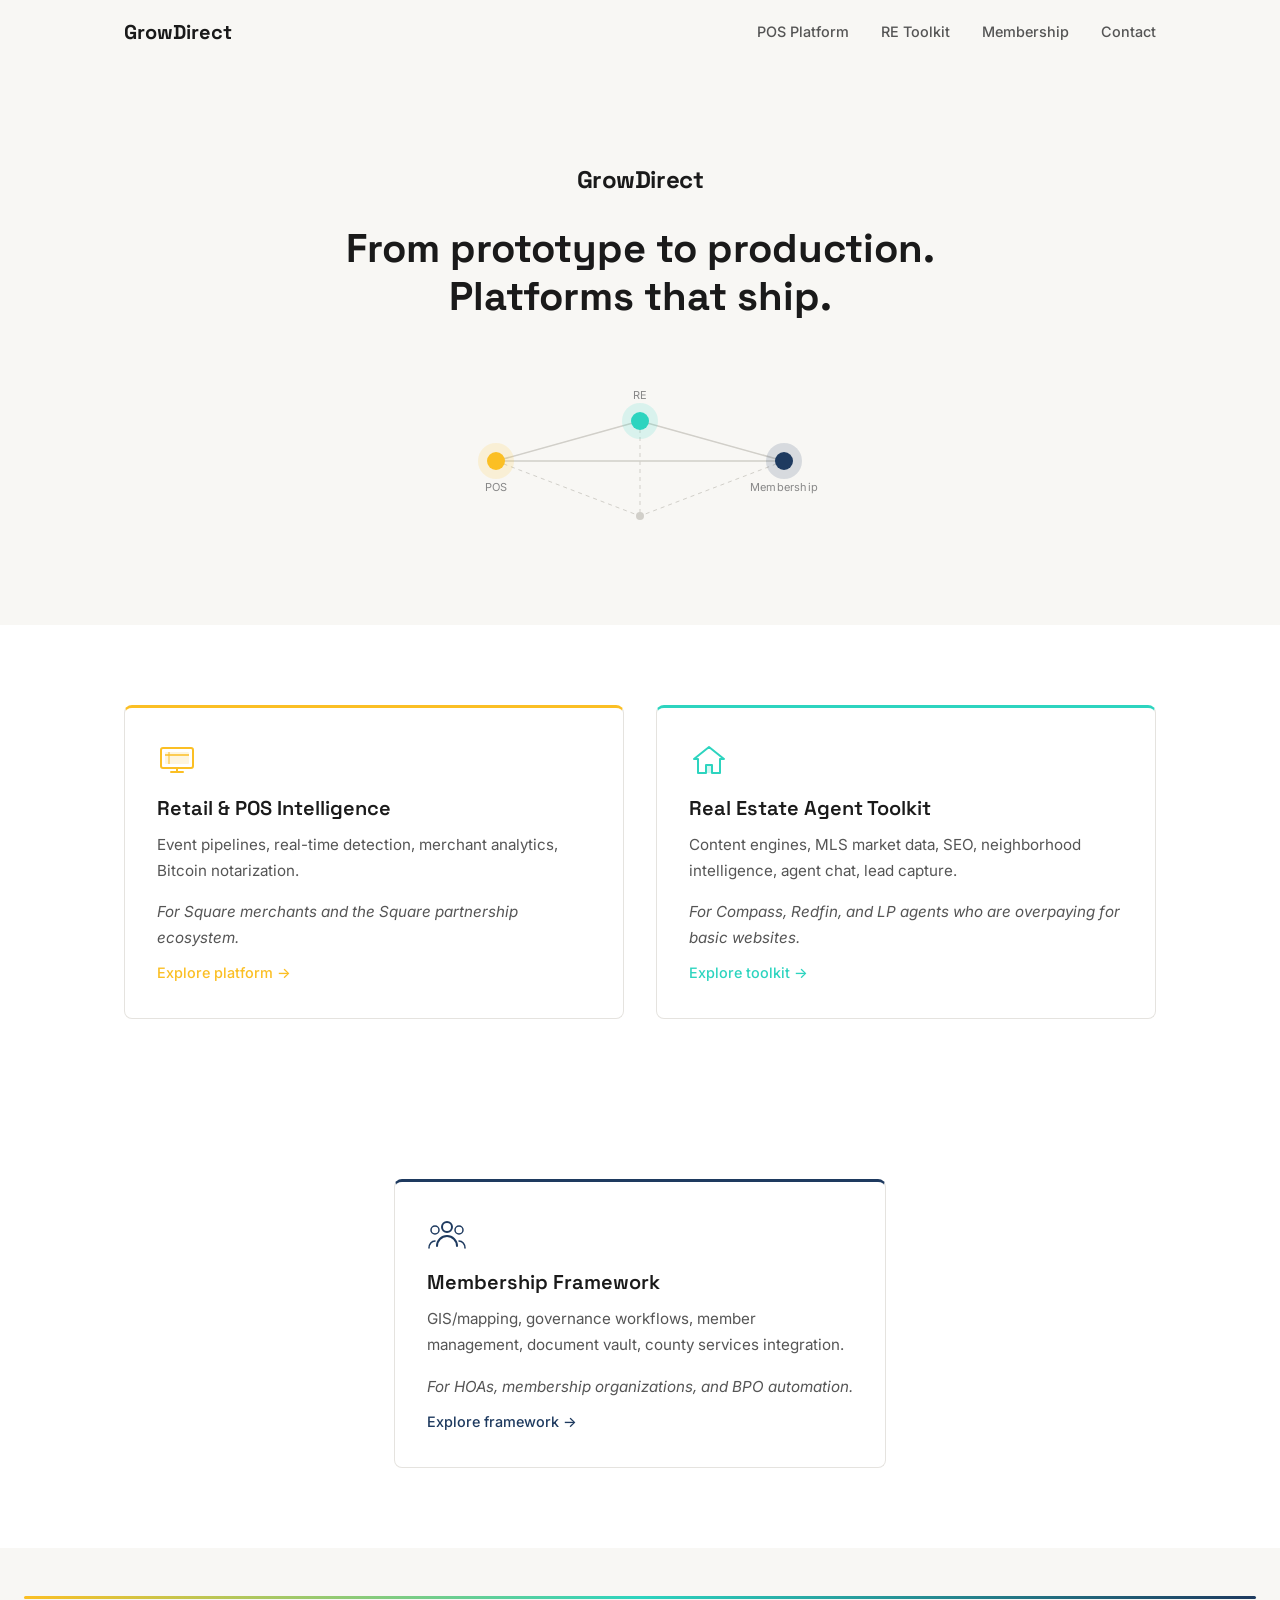
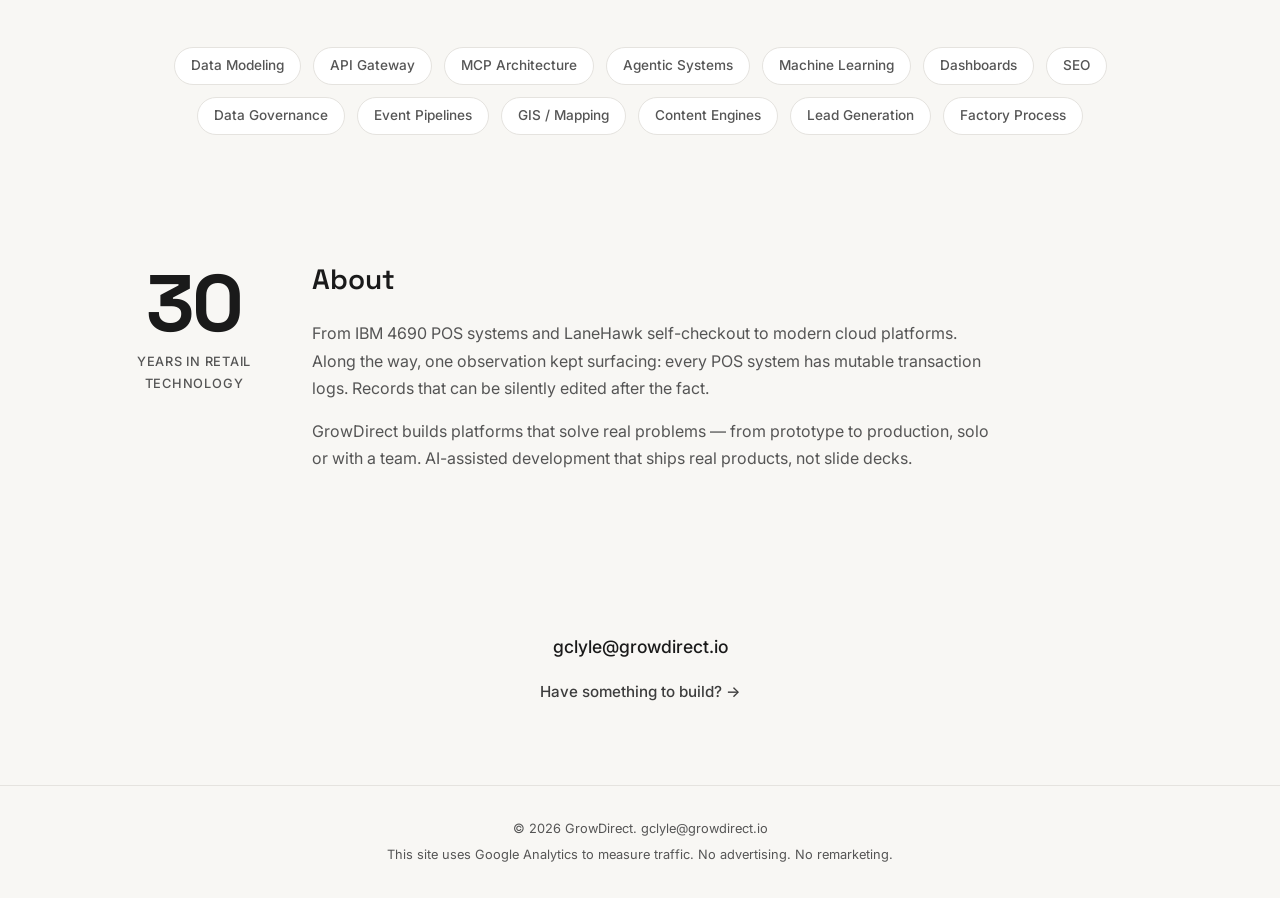
==== index.html @ a73f0853 "feat: add visual elements — hero diagram, card icons, stat callout, section rhythm - Hero: inline SV" ====
<!DOCTYPE html>
<html lang="en">
<head>
  <meta charset="utf-8">
  <meta name="viewport" content="width=device-width, initial-scale=1">
  <title>GrowDirect — Full-Stack Platform Development</title>
  <meta name="description" content="Full-stack platform development for retail, real estate, and membership organizations. From prototype to production.">
  <link rel="canonical" href="https://growdirect.io/">

  <!-- OG -->
  <meta property="og:title" content="GrowDirect — Full-Stack Platform Development">
  <meta property="og:description" content="Full-stack platform development for retail, real estate, and membership organizations. From prototype to production.">
  <meta property="og:type" content="website">
  <meta property="og:url" content="https://growdirect.io/">

  <!-- Twitter -->
  <meta name="twitter:card" content="summary">
  <meta name="twitter:title" content="GrowDirect — Full-Stack Platform Development">
  <meta name="twitter:description" content="Full-stack platform development for retail, real estate, and membership organizations. From prototype to production.">

  <!-- Favicon -->
  <link rel="icon" type="image/svg+xml" href="/favicon.svg">

  <!-- Fonts -->
  <link rel="preconnect" href="https://fonts.googleapis.com">
  <link rel="preconnect" href="https://fonts.gstatic.com" crossorigin>
  <link href="https://fonts.googleapis.com/css2?family=Inter:wght@400;500;600&family=Space+Grotesk:wght@500;600;700&display=swap" rel="stylesheet">

  <!-- Styles -->
  <link rel="stylesheet" href="/assets/css/style.css">

  <!-- GA4 -->
  <script async src="https://www.googletagmanager.com/gtag/js?id=G-ELPTR2ZLP3"></script>
  <script>
    window.dataLayer = window.dataLayer || [];
    function gtag(){dataLayer.push(arguments);}
    gtag('js', new Date());
    gtag('config', 'G-ELPTR2ZLP3');
  </script>
</head>
<body>

  <!-- Nav -->
  <nav class="site-nav" role="navigation" aria-label="Main navigation">
    <div class="container">
      <a href="/" class="site-nav__wordmark">GrowDirect</a>
      <button class="nav-toggle" aria-expanded="false" aria-label="Toggle navigation">
        <span></span><span></span><span></span>
      </button>
      <ul class="site-nav__links">
        <li><a href="/pos-platform.html">POS Platform</a></li>
        <li><a href="/re-toolkit.html">RE Toolkit</a></li>
        <li><a href="/membership.html">Membership</a></li>
        <li><a href="/contact.html">Contact</a></li>
      </ul>
    </div>
  </nav>

  <main>

    <!-- Hero -->
    <section class="hero">
      <div class="hero__wordmark">GrowDirect</div>
      <h1>From prototype to production. Platforms that ship.</h1>
      <div class="hero__visual" aria-hidden="true">
        <svg width="480" height="200" viewBox="0 0 480 200" fill="none" xmlns="http://www.w3.org/2000/svg">
          <!-- Connecting lines -->
          <line x1="96" y1="100" x2="240" y2="60" stroke="#D1CFC9" stroke-width="1.5"/>
          <line x1="384" y1="100" x2="240" y2="60" stroke="#D1CFC9" stroke-width="1.5"/>
          <line x1="96" y1="100" x2="384" y2="100" stroke="#D1CFC9" stroke-width="1.5"/>
          <!-- Secondary connectors -->
          <line x1="96" y1="100" x2="240" y2="155" stroke="#D1CFC9" stroke-width="1" stroke-dasharray="4 4"/>
          <line x1="384" y1="100" x2="240" y2="155" stroke="#D1CFC9" stroke-width="1" stroke-dasharray="4 4"/>
          <line x1="240" y1="60" x2="240" y2="155" stroke="#D1CFC9" stroke-width="1" stroke-dasharray="4 4"/>
          <!-- Center anchor dot -->
          <circle cx="240" cy="155" r="4" fill="#D1CFC9"/>
          <!-- Canary node — gold, left -->
          <circle cx="96" cy="100" r="18" fill="#FBBF24" fill-opacity="0.15"/>
          <circle cx="96" cy="100" r="9" fill="#FBBF24"/>
          <!-- Angel node — teal, top-center -->
          <circle cx="240" cy="60" r="18" fill="#2DD4BF" fill-opacity="0.15"/>
          <circle cx="240" cy="60" r="9" fill="#2DD4BF"/>
          <!-- Cove node — blue, right -->
          <circle cx="384" cy="100" r="18" fill="#1E3A5F" fill-opacity="0.15"/>
          <circle cx="384" cy="100" r="9" fill="#1E3A5F"/>
          <!-- Labels -->
          <text x="96" y="130" text-anchor="middle" font-family="Inter, system-ui, sans-serif" font-size="11" fill="#888" letter-spacing="0.02em">POS</text>
          <text x="240" y="38" text-anchor="middle" font-family="Inter, system-ui, sans-serif" font-size="11" fill="#888" letter-spacing="0.02em">RE</text>
          <text x="384" y="130" text-anchor="middle" font-family="Inter, system-ui, sans-serif" font-size="11" fill="#888" letter-spacing="0.02em">Membership</text>
        </svg>
      </div>
    </section>

    <!-- Two Lead Service Lines -->
    <section class="service-cards section--white">
      <div class="service-cards__grid service-cards__grid--two container">

        <a href="/pos-platform.html" class="service-card" data-accent="canary" data-track="pillar" data-pillar="pos-platform">
          <svg class="service-card__icon" aria-hidden="true" viewBox="0 0 40 40" fill="none" xmlns="http://www.w3.org/2000/svg">
            <rect x="4" y="8" width="32" height="20" rx="2" stroke="#FBBF24" stroke-width="2"/>
            <rect x="8" y="12" width="24" height="12" rx="1" fill="#FBBF24" fill-opacity="0.15"/>
            <line x1="8" y1="15" x2="32" y2="15" stroke="#FBBF24" stroke-width="1.5"/>
            <line x1="12" y1="12" x2="12" y2="24" stroke="#FBBF24" stroke-width="1"/>
            <line x1="14" y1="32" x2="26" y2="32" stroke="#FBBF24" stroke-width="2" stroke-linecap="round"/>
            <line x1="20" y1="28" x2="20" y2="32" stroke="#FBBF24" stroke-width="2"/>
          </svg>
          <h3>Retail &amp; POS Intelligence</h3>
          <p>Event pipelines, real-time detection, merchant analytics, Bitcoin notarization.</p>
          <p class="service-card__audience">For Square merchants and the Square partnership ecosystem.</p>
          <span class="service-card__link">Explore platform &rarr;</span>
        </a>

        <a href="/re-toolkit.html" class="service-card" data-accent="angel" data-track="pillar" data-pillar="re-toolkit">
          <svg class="service-card__icon" aria-hidden="true" viewBox="0 0 40 40" fill="none" xmlns="http://www.w3.org/2000/svg">
            <path d="M20 7L35 19H31V33H23V25H17V33H9V19H5L20 7Z" stroke="#2DD4BF" stroke-width="2" stroke-linejoin="round"/>
            <rect x="17" y="25" width="6" height="8" fill="#2DD4BF" fill-opacity="0.2"/>
          </svg>
          <h3>Real Estate Agent Toolkit</h3>
          <p>Content engines, MLS market data, SEO, neighborhood intelligence, agent chat, lead capture.</p>
          <p class="service-card__audience">For Compass, Redfin, and LP agents who are overpaying for basic websites.</p>
          <span class="service-card__link">Explore toolkit &rarr;</span>
        </a>

      </div>
    </section>

    <!-- Third Pillar -->
    <section class="service-cards section--white">
      <div class="service-cards__grid service-cards__grid--one container">

        <a href="/membership.html" class="service-card" data-accent="cove" data-track="pillar" data-pillar="membership">
          <svg class="service-card__icon" aria-hidden="true" viewBox="0 0 40 40" fill="none" xmlns="http://www.w3.org/2000/svg">
            <circle cx="20" cy="13" r="5" stroke="#1E3A5F" stroke-width="2"/>
            <circle cx="8" cy="16" r="4" stroke="#1E3A5F" stroke-width="1.5"/>
            <circle cx="32" cy="16" r="4" stroke="#1E3A5F" stroke-width="1.5"/>
            <path d="M10 32C10 26.477 14.477 22 20 22C25.523 22 30 26.477 30 32" stroke="#1E3A5F" stroke-width="2" stroke-linecap="round"/>
            <path d="M2 34C2 30.134 4.686 27 8 27" stroke="#1E3A5F" stroke-width="1.5" stroke-linecap="round"/>
            <path d="M38 34C38 30.134 35.314 27 32 27" stroke="#1E3A5F" stroke-width="1.5" stroke-linecap="round"/>
          </svg>
          <h3>Membership Framework</h3>
          <p>GIS/mapping, governance workflows, member management, document vault, county services integration.</p>
          <p class="service-card__audience">For HOAs, membership organizations, and BPO automation.</p>
          <span class="service-card__link">Explore framework &rarr;</span>
        </a>

      </div>
    </section>

    <!-- Capabilities Strip -->
    <section class="capabilities">
      <div class="capabilities__tags">
        <span class="capabilities__tag">Data Modeling</span>
        <span class="capabilities__tag">API Gateway</span>
        <span class="capabilities__tag">MCP Architecture</span>
        <span class="capabilities__tag">Agentic Systems</span>
        <span class="capabilities__tag">Machine Learning</span>
        <span class="capabilities__tag">Dashboards</span>
        <span class="capabilities__tag">SEO</span>
        <span class="capabilities__tag">Data Governance</span>
        <span class="capabilities__tag">Event Pipelines</span>
        <span class="capabilities__tag">GIS / Mapping</span>
        <span class="capabilities__tag">Content Engines</span>
        <span class="capabilities__tag">Lead Generation</span>
        <span class="capabilities__tag">Factory Process</span>
      </div>
    </section>

    <!-- About -->
    <section class="about">
      <div class="about__stat">
        <span class="about__number">30</span>
        <span class="about__label">years in retail technology</span>
      </div>
      <div class="about__text">
        <h2>About</h2>
        <p>From IBM 4690 POS systems and LaneHawk self-checkout to modern cloud platforms. Along the way, one observation kept surfacing: every POS system has mutable transaction logs. Records that can be silently edited after the fact.</p>
        <p>GrowDirect builds platforms that solve real problems &mdash; from prototype to production, solo or with a team. AI-assisted development that ships real products, not slide decks.</p>
      </div>
    </section>

    <!-- Contact CTA -->
    <section class="contact-cta">
      <a href="mailto:gclyle@growdirect.io" class="contact-cta__email">gclyle@growdirect.io</a>
      <a href="/contact.html" class="contact-cta__link" data-track="cta" data-label="homepage-contact">Have something to build? &rarr;</a>
    </section>

  </main>

  <!-- Footer -->
  <footer class="site-footer">
    <div class="container">
      <p>&copy; 2026 GrowDirect. <a href="mailto:gclyle@growdirect.io">gclyle@growdirect.io</a></p>
      <p>This site uses Google Analytics to measure traffic. No advertising. No remarketing.</p>
    </div>
  </footer>

  <script src="/assets/js/main.js"></script>
</body>
</html>
---- assets/css/style.css ----
/* ============================================
   GrowDirect Portfolio Site — style.css
   No build step. No framework. One file.
   ============================================ */

/* --- Reset --- */
*, *::before, *::after {
  box-sizing: border-box;
  margin: 0;
  padding: 0;
}

/* --- Custom Properties --- */
:root {
  /* Base palette */
  --bg: #F8F7F4;
  --text: #1A1A1A;
  --text-secondary: #555555;
  --accent: #3D3D3D;
  --border: #E5E3DF;
  --card-bg: #FFFFFF;

  /* Pillar accents — overridden per page via body class */
  --pillar-accent: var(--accent);

  /* Canary gold */
  --canary-gold: #FBBF24;
  /* Angel teal */
  --angel-teal: #2DD4BF;
  /* Cove blue */
  --cove-blue: #1E3A5F;

  /* Typography */
  --font-body: 'Inter', system-ui, -apple-system, sans-serif;
  --font-heading: 'Space Grotesk', var(--font-body);

  /* Spacing */
  --section-pad: 5rem 1.5rem;
  --container-max: 1080px;

  /* Nav */
  --nav-height: 64px;
}

/* Pillar page overrides */
body.pillar-pos { --pillar-accent: var(--canary-gold); }
body.pillar-re { --pillar-accent: var(--angel-teal); }
body.pillar-membership { --pillar-accent: var(--cove-blue); }

/* --- Base --- */
html {
  scroll-behavior: smooth;
}

body {
  font-family: var(--font-body);
  font-size: 1rem;
  font-weight: 400;
  line-height: 1.7;
  color: var(--text);
  background: var(--bg);
  -webkit-font-smoothing: antialiased;
}

a {
  color: var(--pillar-accent, var(--accent));
  text-decoration: none;
  transition: opacity 0.15s;
}

a:hover {
  opacity: 0.8;
}

img {
  max-width: 100%;
  display: block;
}

/* --- Typography --- */
h1, h2, h3, h4 {
  font-family: var(--font-heading);
  font-weight: 600;
  line-height: 1.2;
  color: var(--text);
}

h1 { font-size: 2.5rem; font-weight: 700; }
h2 { font-size: 1.75rem; }
h3 { font-size: 1.25rem; }
h4 { font-size: 1.1rem; }

p + p { margin-top: 1rem; }

/* --- Layout --- */
.container {
  max-width: var(--container-max);
  margin: 0 auto;
  padding: 0 1.5rem;
}

section {
  padding: var(--section-pad);
}

/* --- Nav --- */
.site-nav {
  position: sticky;
  top: 0;
  z-index: 100;
  background: var(--bg);
  height: var(--nav-height);
  display: flex;
  align-items: center;
  transition: box-shadow 0.2s;
}

.site-nav.scrolled {
  box-shadow: 0 1px 0 var(--border);
}

.site-nav .container {
  display: flex;
  align-items: center;
  justify-content: space-between;
  width: 100%;
}

.site-nav__wordmark {
  font-family: var(--font-heading);
  font-size: 1.25rem;
  font-weight: 700;
  color: var(--text);
  text-decoration: none;
}

.site-nav__wordmark:hover {
  opacity: 1;
}

.site-nav__links {
  display: flex;
  gap: 2rem;
  list-style: none;
}

.site-nav__links a {
  font-size: 0.9rem;
  font-weight: 500;
  color: var(--text-secondary);
  text-decoration: none;
}

.site-nav__links a:hover {
  color: var(--text);
  opacity: 1;
}

.site-nav__links a.active {
  color: var(--text);
}

/* Hamburger */
.nav-toggle {
  display: none;
  background: none;
  border: none;
  cursor: pointer;
  padding: 0.5rem;
}

.nav-toggle span {
  display: block;
  width: 24px;
  height: 2px;
  background: var(--text);
  margin: 5px 0;
  transition: transform 0.2s, opacity 0.2s;
}

/* --- Hero --- */
.hero {
  padding: 6rem 1.5rem 4rem;
  text-align: center;
}

.hero__wordmark {
  font-family: var(--font-heading);
  font-size: 1.5rem;
  font-weight: 700;
  color: var(--text);
  margin-bottom: 1.5rem;
  letter-spacing: -0.02em;
}

.hero h1 {
  max-width: 700px;
  margin: 0 auto;
}

/* --- Service Cards --- */
.service-cards {
  padding: var(--section-pad);
}

.service-cards__grid {
  display: grid;
  gap: 2rem;
  max-width: var(--container-max);
  margin: 0 auto;
}

.service-cards__grid--two {
  grid-template-columns: 1fr 1fr;
}

.service-cards__grid--one {
  max-width: 540px;
}

a.service-card {
  display: block;
  text-decoration: none;
  color: inherit;
}

.service-card {
  background: var(--card-bg);
  border: 1px solid var(--border);
  border-radius: 8px;
  padding: 2rem;
  border-top: 3px solid var(--card-accent, var(--accent));
  transition: box-shadow 0.15s;
}

.service-card:hover {
  box-shadow: 0 2px 12px rgba(0, 0, 0, 0.06);
}

.service-card[data-accent="canary"] { --card-accent: var(--canary-gold); }
.service-card[data-accent="angel"] { --card-accent: var(--angel-teal); }
.service-card[data-accent="cove"] { --card-accent: var(--cove-blue); }

.service-card h3 {
  margin-bottom: 0.75rem;
}

.service-card p {
  color: var(--text-secondary);
  font-size: 0.95rem;
  margin-bottom: 0.5rem;
}

.service-card__audience {
  font-size: 0.85rem;
  color: var(--text-secondary);
  font-style: italic;
  margin-bottom: 1rem;
}

.service-card__link {
  font-size: 0.9rem;
  font-weight: 500;
  color: var(--card-accent, var(--accent));
}

/* --- Section white background --- */
.section--white {
  background: var(--card-bg);
}

/* --- Hero visual --- */
.hero__visual {
  margin: 2.5rem auto 0;
  display: flex;
  justify-content: center;
}

/* --- Service card icon --- */
.service-card__icon {
  width: 40px;
  height: 40px;
  margin-bottom: 1rem;
  display: block;
}

/* --- Capabilities Strip --- */
.capabilities {
  padding: 3rem 1.5rem;
  text-align: center;
  position: relative;
}

.capabilities::before {
  content: '';
  display: block;
  height: 3px;
  background: linear-gradient(to right, var(--canary-gold), var(--angel-teal), var(--cove-blue));
  margin-bottom: 3rem;
  border-radius: 2px;
}

.capabilities__tags {
  display: flex;
  flex-wrap: wrap;
  justify-content: center;
  gap: 0.75rem;
  max-width: var(--container-max);
  margin: 0 auto;
}

.capabilities__tag {
  font-size: 0.85rem;
  font-weight: 500;
  color: var(--text-secondary);
  background: var(--card-bg);
  border: 1px solid var(--border);
  border-radius: 100px;
  padding: 0.4rem 1rem;
}

/* --- About --- */
.about {
  padding: var(--section-pad);
  max-width: var(--container-max);
  margin: 0 auto;
  display: grid;
  grid-template-columns: auto 1fr;
  gap: 3rem;
  align-items: start;
}

.about__stat {
  display: flex;
  flex-direction: column;
  align-items: center;
  text-align: center;
  min-width: 140px;
}

.about__number {
  font-family: var(--font-heading);
  font-size: 5rem;
  font-weight: 700;
  color: var(--text);
  line-height: 1;
  letter-spacing: -0.03em;
}

.about__label {
  font-size: 0.8rem;
  font-weight: 500;
  color: var(--text-secondary);
  text-transform: uppercase;
  letter-spacing: 0.06em;
  margin-top: 0.5rem;
  max-width: 120px;
}

.about__text h2 {
  margin-bottom: 1.5rem;
}

.about__text p {
  color: var(--text-secondary);
  max-width: 680px;
}

/* --- Contact CTA (homepage) --- */
.contact-cta {
  padding: var(--section-pad);
  text-align: center;
}

.contact-cta__email {
  font-size: 1.1rem;
  font-weight: 500;
  color: var(--text);
  display: block;
  margin-bottom: 1rem;
}

.contact-cta__link {
  font-size: 0.95rem;
  font-weight: 500;
}

/* --- Footer --- */
.site-footer {
  padding: 2rem 1.5rem;
  border-top: 1px solid var(--border);
  text-align: center;
  font-size: 0.8rem;
  color: var(--text-secondary);
}

.site-footer a {
  color: var(--text-secondary);
}

.site-footer p + p {
  margin-top: 0.25rem;
}

/* ================================
   Pillar Page Styles
   ================================ */
.pillar-hero {
  padding: 5rem 1.5rem 3rem;
  border-bottom: 3px solid var(--pillar-accent);
  position: relative;
  overflow: hidden;
}

.pillar-hero::after {
  content: '';
  position: absolute;
  top: -80px;
  right: -80px;
  width: 360px;
  height: 360px;
  border-radius: 50%;
  background: var(--pillar-accent);
  opacity: 0.08;
  pointer-events: none;
}

.pillar-hero h1 {
  font-size: 2rem;
  margin-bottom: 0.5rem;
}

.pillar-hero__product {
  font-size: 0.9rem;
  font-weight: 500;
  color: var(--pillar-accent);
  text-transform: uppercase;
  letter-spacing: 0.05em;
  margin-bottom: 0.5rem;
}

.pillar-section {
  padding: var(--section-pad);
  max-width: var(--container-max);
  margin: 0 auto;
}

.pillar-section h2 {
  margin-bottom: 1.5rem;
}

.pillar-section p {
  color: var(--text-secondary);
  max-width: 720px;
}

/* Capability list on pillar pages */
.capability-list {
  list-style: none;
  display: grid;
  gap: 1.5rem;
  margin-top: 1.5rem;
}

.capability-list li {
  padding-left: 1rem;
  border-left: 3px solid var(--pillar-accent);
}

.capability-list li strong {
  display: block;
  margin-bottom: 0.25rem;
}

.capability-list li span {
  font-size: 0.9rem;
  color: var(--text-secondary);
}

/* Stack tags */
.stack-tags {
  display: flex;
  flex-wrap: wrap;
  gap: 0.5rem;
  margin-top: 1rem;
}

.stack-tag {
  font-size: 0.8rem;
  font-weight: 500;
  background: var(--card-bg);
  border: 1px solid var(--border);
  border-radius: 4px;
  padding: 0.3rem 0.75rem;
}

/* Pillar CTA */
.pillar-cta {
  padding: var(--section-pad);
  text-align: center;
  border-top: 1px solid var(--border);
}

.pillar-cta a {
  font-size: 1rem;
  font-weight: 500;
  color: var(--pillar-accent);
}

/* ================================
   Contact Page
   ================================ */
.contact-page {
  padding: 5rem 1.5rem;
  max-width: 560px;
  margin: 0 auto;
}

.contact-page h1 {
  font-size: 2rem;
  margin-bottom: 0.5rem;
}

.contact-page > p {
  color: var(--text-secondary);
  margin-bottom: 2rem;
}

.contact-form {
  display: flex;
  flex-direction: column;
  gap: 1.25rem;
}

.contact-form label {
  font-size: 0.9rem;
  font-weight: 500;
  display: block;
  margin-bottom: 0.25rem;
}

.contact-form input,
.contact-form textarea {
  width: 100%;
  padding: 0.75rem;
  font-family: var(--font-body);
  font-size: 0.95rem;
  border: 1px solid var(--border);
  border-radius: 6px;
  background: var(--card-bg);
  color: var(--text);
}

.contact-form input:focus,
.contact-form textarea:focus {
  outline: 2px solid var(--accent);
  outline-offset: 1px;
}

.contact-form textarea {
  min-height: 120px;
  resize: vertical;
}

.contact-form button {
  align-self: flex-start;
  padding: 0.75rem 2rem;
  font-family: var(--font-body);
  font-size: 0.95rem;
  font-weight: 500;
  color: var(--bg);
  background: var(--text);
  border: none;
  border-radius: 6px;
  cursor: pointer;
  transition: opacity 0.15s;
}

.contact-form button:hover {
  opacity: 0.85;
}

.contact-form__success {
  display: none;
  padding: 1rem;
  background: #ECFDF5;
  border: 1px solid #A7F3D0;
  border-radius: 6px;
  font-size: 0.9rem;
  color: #065F46;
}

.contact-form__success.visible {
  display: block;
}

.contact-direct {
  margin-top: 2rem;
  padding-top: 1.5rem;
  border-top: 1px solid var(--border);
  font-size: 0.9rem;
  color: var(--text-secondary);
}

/* ================================
   404 Page
   ================================ */
.page-404 {
  padding: 8rem 1.5rem;
  text-align: center;
}

.page-404 h1 {
  font-size: 4rem;
  color: var(--border);
  margin-bottom: 1rem;
}

.page-404 p {
  color: var(--text-secondary);
  margin-bottom: 2rem;
}

/* ================================
   Responsive
   ================================ */

/* Mobile: < 768px */
@media (max-width: 767px) {
  :root {
    --section-pad: 3rem 1.25rem;
  }

  h1 { font-size: 1.75rem; }
  h2 { font-size: 1.35rem; }

  .hero { padding: 4rem 1.25rem 3rem; }

  /* Mobile nav */
  .nav-toggle { display: block; }

  .site-nav__links {
    display: none;
    position: absolute;
    top: var(--nav-height);
    left: 0;
    right: 0;
    background: var(--bg);
    flex-direction: column;
    padding: 1rem 1.5rem 1.5rem;
    gap: 1rem;
    border-bottom: 1px solid var(--border);
  }

  .site-nav__links.open {
    display: flex;
  }

  /* Stacked cards */
  .service-cards__grid--two {
    grid-template-columns: 1fr;
  }

  /* Capabilities wrap */
  .capabilities__tags {
    gap: 0.5rem;
  }

  .capability-list {
    grid-template-columns: 1fr;
  }

  /* About — stack on mobile */
  .about {
    grid-template-columns: 1fr;
    gap: 1.5rem;
  }

  .about__stat {
    flex-direction: row;
    align-items: baseline;
    gap: 0.75rem;
    min-width: 0;
  }

  .about__number {
    font-size: 3.5rem;
  }

  .about__label {
    max-width: none;
    margin-top: 0;
  }

  /* Hero visual — smaller on mobile */
  .hero__visual svg {
    width: 100%;
    height: auto;
  }
}

/* Tablet: 768-1024px */
@media (min-width: 768px) and (max-width: 1024px) {
  .capability-list {
    grid-template-columns: 1fr 1fr;
  }
}

/* Desktop: > 1024px */
@media (min-width: 1025px) {
  .capability-list {
    grid-template-columns: 1fr 1fr;
  }
}
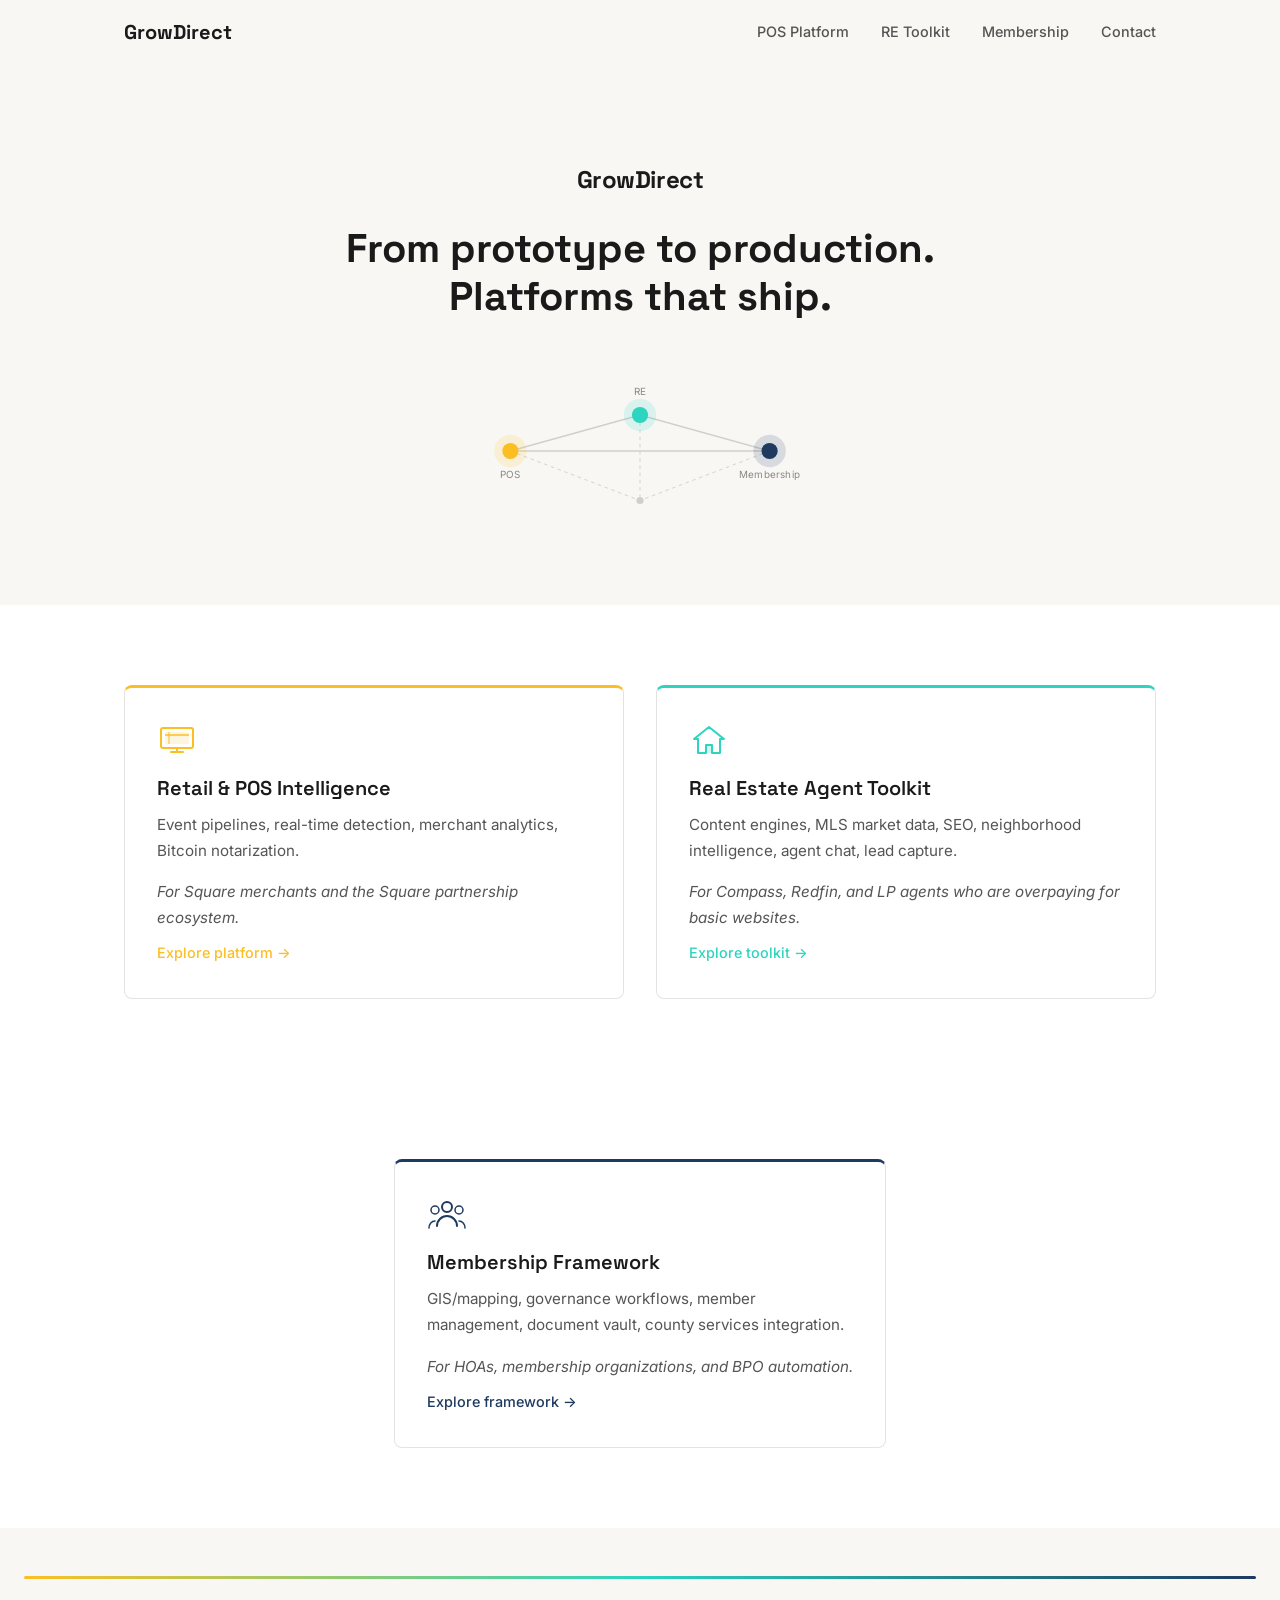
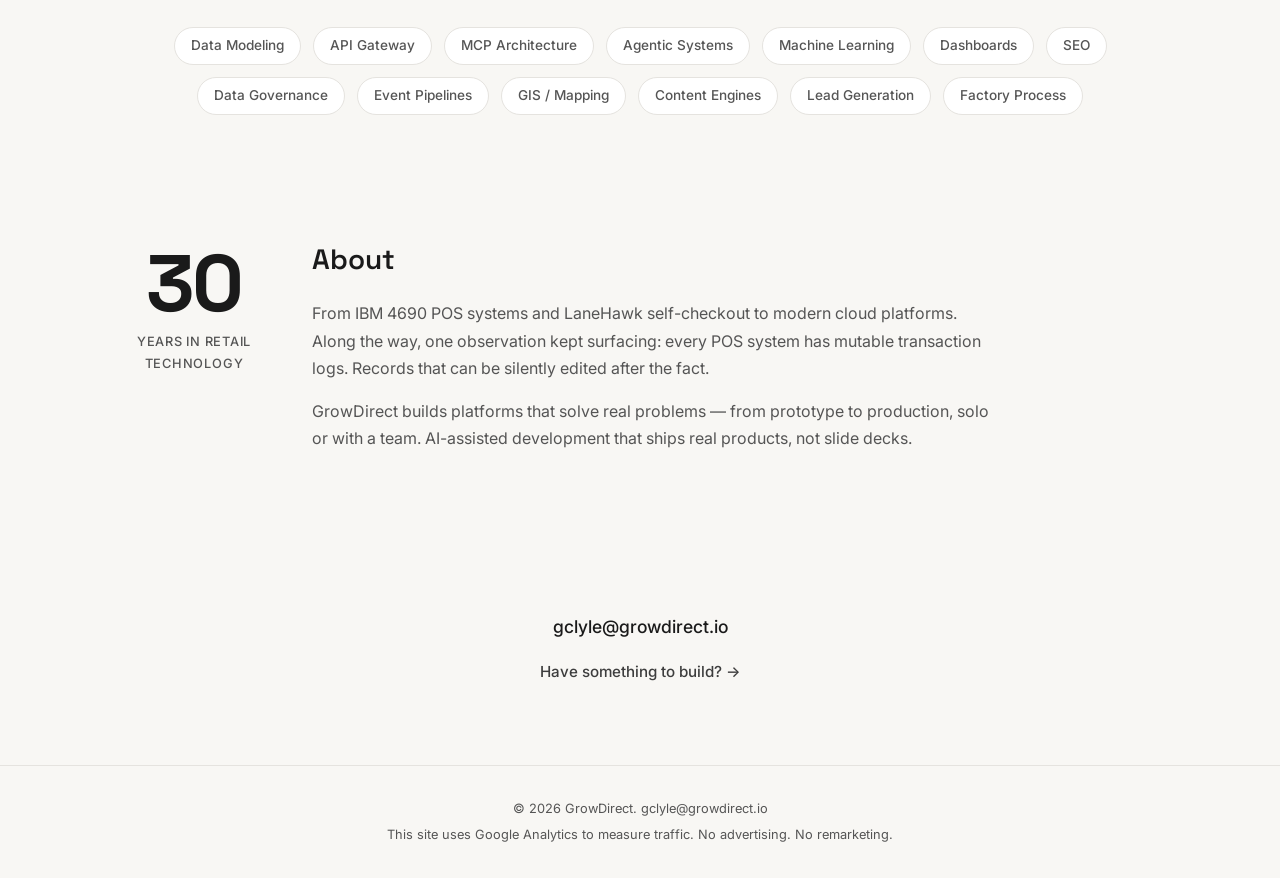
==== commit a9798132: "fix: responsive hero SVG and prevent horizontal overflow Remove fixed width/height from hero SVG, ad" ====
--- a/index.html
+++ b/index.html
@@ -63,7 +63,7 @@
       <div class="hero__wordmark">GrowDirect</div>
       <h1>From prototype to production. Platforms that ship.</h1>
       <div class="hero__visual" aria-hidden="true">
-        <svg width="480" height="200" viewBox="0 0 480 200" fill="none" xmlns="http://www.w3.org/2000/svg">
+        <svg viewBox="0 0 480 200" fill="none" xmlns="http://www.w3.org/2000/svg">
           <!-- Connecting lines -->
           <line x1="96" y1="100" x2="240" y2="60" stroke="#D1CFC9" stroke-width="1.5"/>
           <line x1="384" y1="100" x2="240" y2="60" stroke="#D1CFC9" stroke-width="1.5"/>
--- a/assets/css/style.css
+++ b/assets/css/style.css
@@ -50,6 +50,7 @@
 /* --- Base --- */
 html {
   scroll-behavior: smooth;
+  overflow-x: hidden;
 }
 
 body {
@@ -274,6 +275,13 @@
   margin: 2.5rem auto 0;
   display: flex;
   justify-content: center;
+  max-width: 480px;
+  padding: 0 1.5rem;
+}
+
+.hero__visual svg {
+  width: 100%;
+  height: auto;
 }
 
 /* --- Service card icon --- */
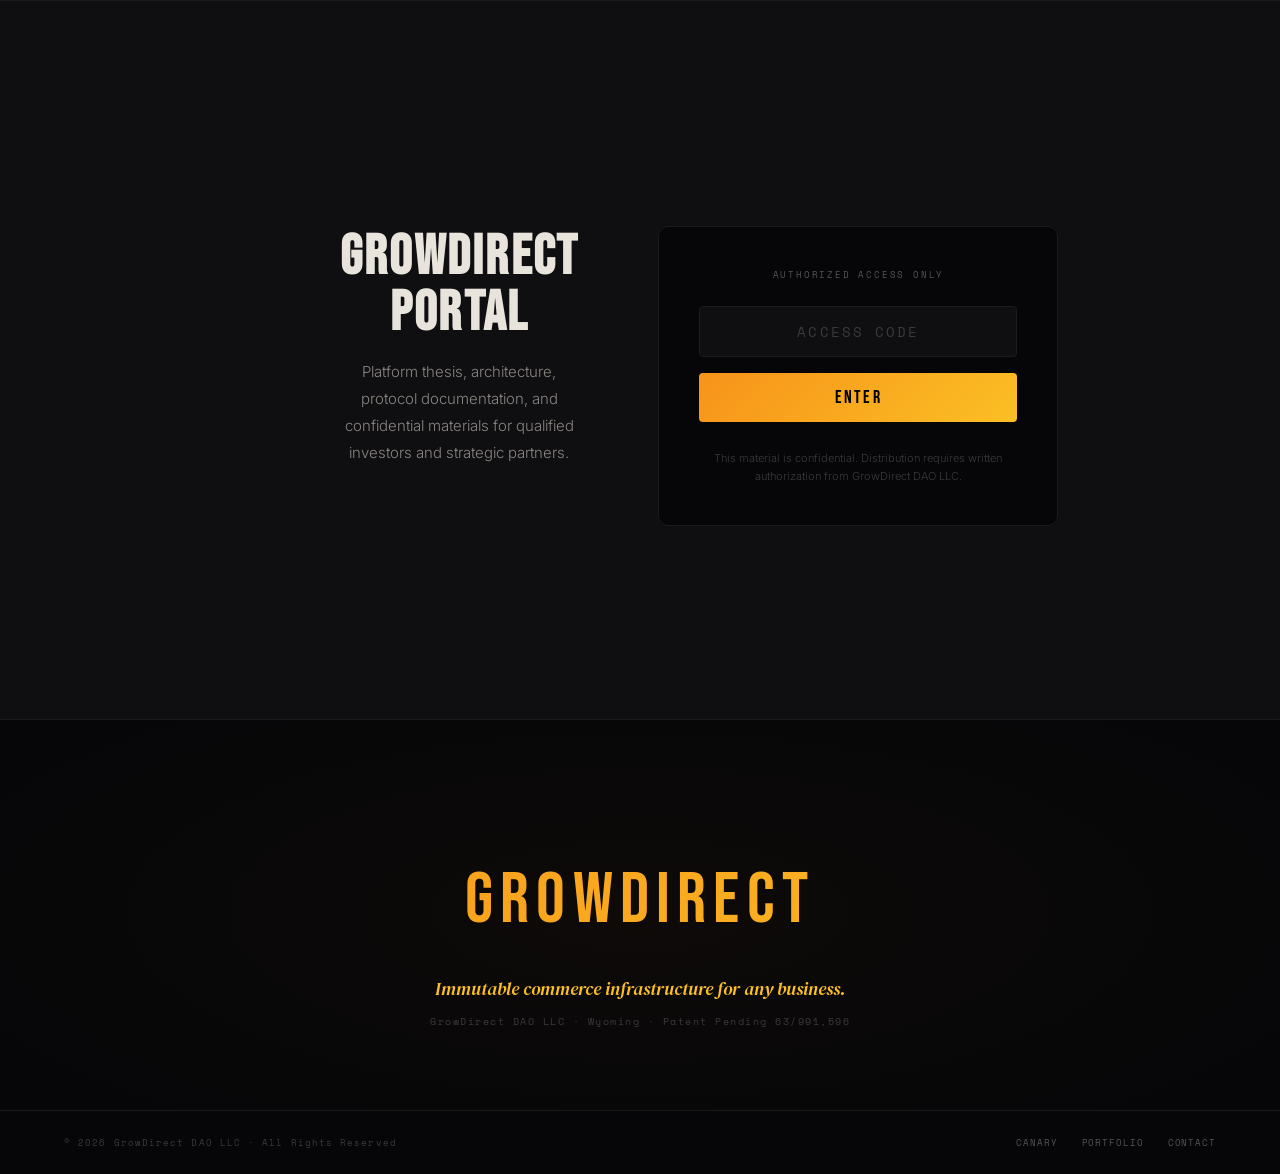
==== commit 6529ab64: "feat: deploy production site package Full rebuild of growdirect.io with Canary product page, gated i" ====
--- a/index.html
+++ b/index.html
@@ -1,199 +1,1601 @@
 <!DOCTYPE html>
 <html lang="en">
 <head>
-  <meta charset="utf-8">
-  <meta name="viewport" content="width=device-width, initial-scale=1">
-  <title>GrowDirect — Full-Stack Platform Development</title>
-  <meta name="description" content="Full-stack platform development for retail, real estate, and membership organizations. From prototype to production.">
-  <link rel="canonical" href="https://growdirect.io/">
-
-  <!-- OG -->
-  <meta property="og:title" content="GrowDirect — Full-Stack Platform Development">
-  <meta property="og:description" content="Full-stack platform development for retail, real estate, and membership organizations. From prototype to production.">
-  <meta property="og:type" content="website">
-  <meta property="og:url" content="https://growdirect.io/">
-
-  <!-- Twitter -->
-  <meta name="twitter:card" content="summary">
-  <meta name="twitter:title" content="GrowDirect — Full-Stack Platform Development">
-  <meta name="twitter:description" content="Full-stack platform development for retail, real estate, and membership organizations. From prototype to production.">
-
-  <!-- Favicon -->
-  <link rel="icon" type="image/svg+xml" href="/favicon.svg">
-
-  <!-- Fonts -->
-  <link rel="preconnect" href="https://fonts.googleapis.com">
-  <link rel="preconnect" href="https://fonts.gstatic.com" crossorigin>
-  <link href="https://fonts.googleapis.com/css2?family=Inter:wght@400;500;600&family=Space+Grotesk:wght@500;600;700&display=swap" rel="stylesheet">
-
-  <!-- Styles -->
-  <link rel="stylesheet" href="/assets/css/style.css">
-
-  <!-- GA4 -->
-  <script async src="https://www.googletagmanager.com/gtag/js?id=G-ELPTR2ZLP3"></script>
-  <script>
-    window.dataLayer = window.dataLayer || [];
-    function gtag(){dataLayer.push(arguments);}
-    gtag('js', new Date());
-    gtag('config', 'G-ELPTR2ZLP3');
-  </script>
+<meta charset="UTF-8">
+<meta name="viewport" content="width=device-width, initial-scale=1.0">
+<title>GrowDirect — Immutable Commerce Infrastructure</title>
+<meta property="og:title" content="GrowDirect — Immutable Commerce Infrastructure">
+<meta property="og:description" content="Full-stack platform development. Loss prevention, real estate intelligence, and membership governance.">
+<meta property="og:type" content="website">
+<meta property="og:url" content="https://growdirect.io/">
+<meta name="twitter:card" content="summary">
+<meta name="twitter:title" content="GrowDirect — Immutable Commerce Infrastructure">
+<meta name="twitter:description" content="Full-stack platform development. Loss prevention, real estate intelligence, and membership governance.">
+<!-- GA4 -->
+<script async src="https://www.googletagmanager.com/gtag/js?id=G-ELPTR2ZLP3"></script>
+<script>
+  window.dataLayer = window.dataLayer || [];
+  function gtag(){dataLayer.push(arguments);}
+  gtag('js', new Date());
+  gtag('config', 'G-ELPTR2ZLP3');
+</script>
+<link rel="icon" type="image/svg+xml" href="/favicon.svg">
+<link rel="preconnect" href="https://fonts.googleapis.com">
+<link rel="preconnect" href="https://fonts.gstatic.com" crossorigin>
+<link href="https://fonts.googleapis.com/css2?family=Bebas+Neue&family=DM+Serif+Display:ital@0;1&family=Space+Grotesk:wght@300;400;500;600;700&family=Inter:wght@300;400;500;600;700&family=Space+Mono:wght@400;700&display=swap" rel="stylesheet">
+<style>
+:root {
+  --ink: #060608;
+  --ink2: #0A0A0D;
+  --card: #0F0F12;
+  --card-hover: #131316;
+  --border: #1A1A1F;
+  --border-light: #252530;
+  --btc: #F7931A;
+  --gold: #FBBF24;
+  --gold-dim: #D97706;
+  --amber: #F59E0B;
+  --text: #E8E4DC;
+  --text2: #8A8580;
+  --text3: #555;
+  --text4: #3A3A3F;
+  --green: #059669;
+  --blue: #3B82F6;
+  --red: #EF4444;
+}
+
+*, *::before, *::after { margin: 0; padding: 0; box-sizing: border-box; }
+html { scroll-behavior: smooth; }
+
+body {
+  background: var(--ink);
+  color: var(--text);
+  font-family: 'Inter', sans-serif;
+  font-weight: 300;
+  line-height: 1.7;
+  overflow-x: hidden;
+}
+
+/* Grain */
+body::after {
+  content: '';
+  position: fixed;
+  inset: 0;
+  pointer-events: none;
+  z-index: 9999;
+  opacity: 0.02;
+  background-image: url("data:image/svg+xml,%3Csvg viewBox='0 0 512 512' xmlns='http://www.w3.org/2000/svg'%3E%3Cfilter id='n'%3E%3CfeTurbulence type='fractalNoise' baseFrequency='0.8' numOctaves='4' stitchTiles='stitch'/%3E%3C/filter%3E%3Crect width='100%25' height='100%25' filter='url(%23n)' opacity='0.03'/%3E%3C/svg%3E");
+}
+
+a { color: inherit; text-decoration: none; }
+
+/* ─── NAV ─── */
+nav {
+  position: fixed;
+  top: 0; left: 0; right: 0;
+  z-index: 100;
+  background: rgba(6,6,8,0.94);
+  backdrop-filter: blur(16px);
+  -webkit-backdrop-filter: blur(16px);
+  border-bottom: 1px solid var(--border);
+  height: 64px;
+  display: flex;
+  align-items: center;
+  justify-content: space-between;
+  padding: 0 clamp(24px, 5vw, 64px);
+}
+
+.nav-logo {
+  font-family: 'Bebas Neue', sans-serif;
+  font-size: 24px;
+  letter-spacing: 0.12em;
+  background: linear-gradient(135deg, var(--btc), var(--gold));
+  -webkit-background-clip: text;
+  -webkit-text-fill-color: transparent;
+  background-clip: text;
+}
+
+.nav-links {
+  display: flex;
+  gap: 36px;
+  list-style: none;
+}
+
+.nav-links a {
+  font-family: 'Space Mono', monospace;
+  font-size: 10px;
+  color: var(--text3);
+  letter-spacing: 0.15em;
+  text-transform: uppercase;
+  transition: color 0.25s;
+}
+
+.nav-links a:hover { color: var(--gold); }
+
+.nav-cta {
+  font-family: 'Space Mono', monospace;
+  font-size: 10px;
+  letter-spacing: 0.12em;
+  text-transform: uppercase;
+  color: #000;
+  background: linear-gradient(135deg, var(--btc), var(--gold));
+  padding: 8px 20px;
+  border-radius: 3px;
+  border: none;
+  cursor: pointer;
+  transition: opacity 0.2s;
+}
+
+.nav-cta:hover { opacity: 0.85; }
+
+/* ─── HERO ─── */
+.hero {
+  min-height: 100vh;
+  display: flex;
+  align-items: center;
+  justify-content: center;
+  padding: 120px clamp(24px, 5vw, 64px) 80px;
+  position: relative;
+  overflow: hidden;
+}
+
+.hero-bg {
+  position: absolute;
+  inset: 0;
+  background:
+    radial-gradient(ellipse 50% 50% at 50% 55%, rgba(247,147,26,0.035) 0%, transparent 70%),
+    radial-gradient(ellipse 30% 40% at 75% 30%, rgba(251,191,36,0.02) 0%, transparent 60%);
+}
+
+.hero-grid {
+  position: absolute;
+  inset: 0;
+  background-image:
+    linear-gradient(rgba(255,255,255,0.012) 1px, transparent 1px),
+    linear-gradient(90deg, rgba(255,255,255,0.012) 1px, transparent 1px);
+  background-size: 64px 64px;
+}
+
+.hero-content {
+  position: relative;
+  text-align: center;
+  max-width: 900px;
+}
+
+.hero-eyebrow {
+  font-family: 'Space Mono', monospace;
+  font-size: 11px;
+  color: var(--btc);
+  letter-spacing: 0.35em;
+  text-transform: uppercase;
+  margin-bottom: 28px;
+  display: flex;
+  align-items: center;
+  justify-content: center;
+  gap: 16px;
+}
+
+.hero-eyebrow::before,
+.hero-eyebrow::after {
+  content: '';
+  width: 48px;
+  height: 1px;
+  background: linear-gradient(90deg, transparent, rgba(247,147,26,0.5));
+}
+
+.hero-eyebrow::after {
+  background: linear-gradient(90deg, rgba(247,147,26,0.5), transparent);
+}
+
+.hero h1 {
+  font-family: 'Bebas Neue', sans-serif;
+  font-size: clamp(64px, 11vw, 130px);
+  letter-spacing: 0.04em;
+  line-height: 0.88;
+  margin-bottom: 16px;
+  background: linear-gradient(165deg, #fff 20%, var(--btc) 90%);
+  -webkit-background-clip: text;
+  -webkit-text-fill-color: transparent;
+  background-clip: text;
+}
+
+.hero-sub {
+  font-family: 'DM Serif Display', serif;
+  font-style: italic;
+  font-size: clamp(18px, 2.5vw, 28px);
+  color: var(--gold);
+  margin-bottom: 36px;
+  opacity: 0.9;
+}
+
+.hero-body {
+  font-size: 16px;
+  color: var(--text2);
+  max-width: 600px;
+  margin: 0 auto 56px;
+  line-height: 1.85;
+}
+
+.hero-stats {
+  display: flex;
+  gap: 56px;
+  justify-content: center;
+  flex-wrap: wrap;
+}
+
+.hero-stat-num {
+  font-family: 'Bebas Neue', sans-serif;
+  font-size: 48px;
+  letter-spacing: 0.04em;
+  color: var(--btc);
+  line-height: 1;
+}
+
+.hero-stat-label {
+  font-family: 'Space Mono', monospace;
+  font-size: 9px;
+  color: var(--text3);
+  letter-spacing: 0.15em;
+  text-transform: uppercase;
+  margin-top: 6px;
+}
+
+/* ─── SECTION SYSTEM ─── */
+.section {
+  padding: 120px clamp(24px, 5vw, 64px);
+  max-width: 1140px;
+  margin: 0 auto;
+}
+
+.section-label {
+  font-family: 'Space Mono', monospace;
+  font-size: 10px;
+  color: var(--btc);
+  letter-spacing: 0.3em;
+  text-transform: uppercase;
+  margin-bottom: 16px;
+  display: flex;
+  align-items: center;
+  gap: 14px;
+}
+
+.section-label::after {
+  content: '';
+  flex: 1;
+  height: 1px;
+  background: linear-gradient(90deg, var(--border), transparent);
+  max-width: 240px;
+}
+
+.section-title {
+  font-family: 'Bebas Neue', sans-serif;
+  font-size: clamp(40px, 5.5vw, 68px);
+  letter-spacing: 0.04em;
+  line-height: 1;
+  margin-bottom: 16px;
+  color: var(--text);
+}
+
+.section-intro {
+  font-family: 'DM Serif Display', serif;
+  font-style: italic;
+  font-size: 19px;
+  color: var(--gold);
+  margin-bottom: 56px;
+  max-width: 640px;
+  line-height: 1.55;
+}
+
+.divider {
+  width: 100%;
+  height: 1px;
+  background: linear-gradient(90deg, transparent, var(--border), transparent);
+}
+
+/* ─── THESIS SECTION ─── */
+.thesis-grid {
+  display: grid;
+  grid-template-columns: 1fr 1fr;
+  gap: 32px;
+  margin-bottom: 64px;
+}
+
+.thesis-card {
+  background: var(--card);
+  border: 1px solid var(--border);
+  border-radius: 10px;
+  padding: 40px 36px;
+  position: relative;
+  overflow: hidden;
+  transition: border-color 0.3s;
+}
+
+.thesis-card:hover { border-color: rgba(247,147,26,0.25); }
+
+.thesis-card::before {
+  content: '';
+  position: absolute;
+  top: 0; left: 0;
+  width: 3px;
+  height: 100%;
+  background: linear-gradient(180deg, var(--btc), var(--gold-dim));
+  opacity: 0;
+  transition: opacity 0.3s;
+}
+
+.thesis-card:hover::before { opacity: 1; }
+
+.thesis-num {
+  font-family: 'Space Mono', monospace;
+  font-size: 9px;
+  color: var(--btc);
+  letter-spacing: 0.2em;
+  text-transform: uppercase;
+  margin-bottom: 16px;
+}
+
+.thesis-card h3 {
+  font-family: 'Space Grotesk', sans-serif;
+  font-size: 22px;
+  font-weight: 600;
+  color: var(--text);
+  margin-bottom: 12px;
+  line-height: 1.25;
+}
+
+.thesis-card p {
+  font-size: 14px;
+  color: var(--text2);
+  line-height: 1.8;
+}
+
+/* ─── PLATFORM SECTION ─── */
+.platform-grid {
+  display: grid;
+  grid-template-columns: repeat(2, 1fr);
+  gap: 1px;
+  background: var(--border);
+  border: 1px solid var(--border);
+  border-radius: 10px;
+  overflow: hidden;
+  margin-bottom: 64px;
+}
+
+.platform-card {
+  background: var(--card);
+  padding: 44px 36px;
+  transition: background 0.3s;
+}
+
+.platform-card:hover { background: var(--card-hover); }
+
+.platform-badge {
+  display: inline-block;
+  font-family: 'Space Mono', monospace;
+  font-size: 9px;
+  letter-spacing: 0.12em;
+  text-transform: uppercase;
+  padding: 4px 12px;
+  border-radius: 3px;
+  border: 1px solid;
+  margin-bottom: 16px;
+}
+
+.platform-badge.live { color: var(--green); border-color: rgba(5,150,105,0.3); }
+.platform-badge.building { color: var(--gold); border-color: rgba(251,191,36,0.3); }
+.platform-badge.planned { color: var(--blue); border-color: rgba(59,130,246,0.3); }
+
+.platform-card h3 {
+  font-family: 'Space Grotesk', sans-serif;
+  font-size: 24px;
+  font-weight: 600;
+  color: var(--text);
+  margin-bottom: 6px;
+}
+
+.platform-codename {
+  font-family: 'Space Mono', monospace;
+  font-size: 10px;
+  color: var(--btc);
+  letter-spacing: 0.12em;
+  margin-bottom: 14px;
+}
+
+.platform-card p {
+  font-size: 14px;
+  color: var(--text2);
+  line-height: 1.8;
+}
+
+/* ─── PIPELINE ─── */
+.pipeline-wrap {
+  background: var(--card);
+  border: 1px solid var(--border);
+  border-radius: 10px;
+  padding: 48px 40px;
+  margin-bottom: 64px;
+}
+
+.pipeline-title {
+  font-family: 'Space Mono', monospace;
+  font-size: 10px;
+  color: var(--text3);
+  letter-spacing: 0.2em;
+  text-transform: uppercase;
+  margin-bottom: 36px;
+}
+
+.pipeline-nodes {
+  display: flex;
+  align-items: center;
+  justify-content: space-between;
+}
+
+.pipe-node {
+  flex: 1;
+  text-align: center;
+  position: relative;
+}
+
+.pipe-node::after {
+  content: '';
+  position: absolute;
+  right: 0;
+  top: 28px;
+  width: 100%;
+  height: 1px;
+  background: linear-gradient(90deg, transparent, rgba(247,147,26,0.2), transparent);
+  z-index: 0;
+}
+
+.pipe-node:last-child::after { display: none; }
+
+.pipe-icon {
+  width: 56px;
+  height: 56px;
+  border-radius: 50%;
+  background: var(--ink2);
+  border: 1px solid rgba(247,147,26,0.3);
+  display: flex;
+  align-items: center;
+  justify-content: center;
+  margin: 0 auto 12px;
+  font-size: 20px;
+  position: relative;
+  z-index: 1;
+  box-shadow: 0 0 24px rgba(247,147,26,0.08);
+}
+
+.pipe-label {
+  font-family: 'Space Grotesk', sans-serif;
+  font-size: 12px;
+  font-weight: 600;
+  color: var(--text);
+  margin-bottom: 4px;
+}
+
+.pipe-sub {
+  font-family: 'Space Mono', monospace;
+  font-size: 9px;
+  color: var(--text3);
+  letter-spacing: 0.08em;
+}
+
+/* ─── MARKET STATS ─── */
+.market-stats {
+  display: grid;
+  grid-template-columns: repeat(3, 1fr);
+  gap: 1px;
+  background: var(--border);
+  border-radius: 10px;
+  overflow: hidden;
+  border: 1px solid var(--border);
+  margin-bottom: 64px;
+}
+
+.market-stat {
+  background: var(--card);
+  padding: 44px 32px;
+  text-align: center;
+}
+
+.market-num {
+  font-family: 'Bebas Neue', sans-serif;
+  font-size: 56px;
+  letter-spacing: 0.04em;
+  background: linear-gradient(135deg, var(--btc), var(--gold));
+  -webkit-background-clip: text;
+  -webkit-text-fill-color: transparent;
+  background-clip: text;
+  line-height: 1;
+  margin-bottom: 8px;
+}
+
+.market-label {
+  font-family: 'Space Mono', monospace;
+  font-size: 9px;
+  color: var(--text3);
+  letter-spacing: 0.15em;
+  text-transform: uppercase;
+  margin-bottom: 10px;
+}
+
+.market-desc {
+  font-size: 13px;
+  color: var(--text2);
+  line-height: 1.6;
+}
+
+/* ─── MOAT ─── */
+.moat-grid {
+  display: grid;
+  grid-template-columns: repeat(2, 1fr);
+  gap: 24px;
+  margin-bottom: 64px;
+}
+
+.moat-card {
+  background: var(--card);
+  border: 1px solid var(--border);
+  border-radius: 10px;
+  padding: 36px;
+  transition: border-color 0.3s;
+}
+
+.moat-card:hover { border-color: rgba(247,147,26,0.25); }
+
+.moat-card h3 {
+  font-family: 'Space Grotesk', sans-serif;
+  font-size: 18px;
+  font-weight: 600;
+  color: var(--gold);
+  margin-bottom: 10px;
+}
+
+.moat-card p {
+  font-size: 14px;
+  color: var(--text2);
+  line-height: 1.8;
+}
+
+/* ─── BUILD STATUS ─── */
+.build-grid {
+  display: grid;
+  grid-template-columns: repeat(4, 1fr);
+  gap: 1px;
+  background: var(--border);
+  border: 1px solid var(--border);
+  border-radius: 10px;
+  overflow: hidden;
+  margin-bottom: 48px;
+}
+
+.build-stat {
+  background: var(--card);
+  padding: 32px;
+  text-align: center;
+}
+
+.build-num {
+  font-family: 'Bebas Neue', sans-serif;
+  font-size: 48px;
+  color: var(--btc);
+  line-height: 1;
+  margin-bottom: 6px;
+}
+
+.build-label {
+  font-family: 'Space Mono', monospace;
+  font-size: 9px;
+  color: var(--text3);
+  letter-spacing: 0.12em;
+  text-transform: uppercase;
+}
+
+.check-list {
+  list-style: none;
+  margin-bottom: 64px;
+}
+
+.check-item {
+  display: flex;
+  align-items: center;
+  gap: 14px;
+  padding: 16px 20px;
+  background: var(--card);
+  border: 1px solid var(--border);
+  border-radius: 8px;
+  margin-bottom: 8px;
+  font-size: 14px;
+  color: var(--text2);
+  transition: border-color 0.2s;
+}
+
+.check-item:hover { border-color: rgba(5,150,105,0.3); }
+
+.check-dot {
+  width: 8px;
+  height: 8px;
+  border-radius: 50%;
+  background: var(--green);
+  flex-shrink: 0;
+}
+
+/* ─── PROTECTION ─── */
+.protection-grid {
+  display: grid;
+  grid-template-columns: 1fr 1fr;
+  gap: 24px;
+  margin-bottom: 64px;
+}
+
+.prot-card {
+  background: var(--card);
+  border: 1px solid var(--border);
+  border-radius: 10px;
+  padding: 40px;
+  text-align: center;
+}
+
+.prot-num {
+  font-family: 'Bebas Neue', sans-serif;
+  font-size: 40px;
+  color: var(--gold);
+  letter-spacing: 0.04em;
+  margin-bottom: 6px;
+}
+
+.prot-label {
+  font-family: 'Space Mono', monospace;
+  font-size: 9px;
+  color: var(--text3);
+  letter-spacing: 0.15em;
+  text-transform: uppercase;
+  margin-bottom: 14px;
+}
+
+.prot-body {
+  font-size: 13px;
+  color: var(--text2);
+  line-height: 1.7;
+}
+
+/* ─── GATED SECTION ─── */
+.gate-banner {
+  background: var(--card);
+  border-top: 1px solid var(--border);
+  border-bottom: 1px solid var(--border);
+  padding: 80px clamp(24px, 5vw, 64px);
+}
+
+.gate-inner {
+  max-width: 1140px;
+  margin: 0 auto;
+  display: grid;
+  grid-template-columns: 1fr 400px;
+  gap: 80px;
+  align-items: center;
+}
+
+.gate-text h2 {
+  font-family: 'Bebas Neue', sans-serif;
+  font-size: clamp(36px, 4.5vw, 56px);
+  letter-spacing: 0.04em;
+  line-height: 1;
+  margin-bottom: 16px;
+  color: var(--text);
+}
+
+.gate-text p {
+  font-size: 15px;
+  color: var(--text2);
+  line-height: 1.8;
+  margin-bottom: 24px;
+}
+
+.gate-contents {
+  list-style: none;
+}
+
+.gate-contents li {
+  font-family: 'Space Mono', monospace;
+  font-size: 11px;
+  color: var(--text3);
+  letter-spacing: 0.08em;
+  padding: 10px 0;
+  border-bottom: 1px solid var(--border);
+  display: flex;
+  align-items: center;
+  gap: 12px;
+}
+
+.gate-contents li span { color: var(--btc); }
+
+.gate-form-wrap {
+  background: var(--ink);
+  border: 1px solid var(--border);
+  border-radius: 10px;
+  padding: 40px;
+  text-align: center;
+}
+
+.gate-form-label {
+  font-family: 'Space Mono', monospace;
+  font-size: 9px;
+  color: var(--text3);
+  letter-spacing: 0.2em;
+  text-transform: uppercase;
+  margin-bottom: 24px;
+}
+
+.gate-input {
+  width: 100%;
+  background: var(--card);
+  border: 1px solid var(--border);
+  border-radius: 4px;
+  padding: 14px 18px;
+  color: var(--text);
+  font-family: 'Space Mono', monospace;
+  font-size: 14px;
+  letter-spacing: 0.15em;
+  text-align: center;
+  outline: none;
+  transition: border-color 0.25s;
+  margin-bottom: 16px;
+}
+
+.gate-input:focus { border-color: var(--btc); }
+.gate-input::placeholder { color: var(--text4); }
+
+.gate-btn {
+  width: 100%;
+  background: linear-gradient(135deg, var(--btc), var(--gold));
+  border: none;
+  border-radius: 4px;
+  padding: 14px;
+  font-family: 'Bebas Neue', sans-serif;
+  font-size: 18px;
+  letter-spacing: 0.12em;
+  color: #000;
+  cursor: pointer;
+  transition: opacity 0.2s;
+  margin-bottom: 12px;
+}
+
+.gate-btn:hover { opacity: 0.85; }
+
+.gate-error {
+  font-family: 'Space Mono', monospace;
+  font-size: 10px;
+  color: var(--red);
+  letter-spacing: 0.1em;
+  display: none;
+}
+
+.gate-disclaimer {
+  font-size: 11px;
+  color: var(--text4);
+  margin-top: 16px;
+  line-height: 1.6;
+}
+
+/* ─── GATED CONTENT ─── */
+#gated-content {
+  display: none;
+  max-width: 1140px;
+  margin: 0 auto;
+  padding: 80px clamp(24px, 5vw, 64px);
+}
+
+.gated-header {
+  display: flex;
+  align-items: center;
+  justify-content: space-between;
+  margin-bottom: 48px;
+  padding-bottom: 24px;
+  border-bottom: 1px solid var(--border);
+}
+
+.gated-badge {
+  font-family: 'Space Mono', monospace;
+  font-size: 9px;
+  color: var(--btc);
+  letter-spacing: 0.15em;
+  border: 1px solid rgba(247,147,26,0.3);
+  padding: 6px 14px;
+  border-radius: 3px;
+}
+
+.doc-grid {
+  display: grid;
+  grid-template-columns: repeat(2, 1fr);
+  gap: 20px;
+  margin-bottom: 48px;
+}
+
+.doc-card {
+  background: var(--card);
+  border: 1px solid var(--border);
+  border-radius: 10px;
+  padding: 32px;
+  transition: border-color 0.3s, transform 0.2s;
+  cursor: pointer;
+}
+
+.doc-card:hover {
+  border-color: rgba(247,147,26,0.3);
+  transform: translateY(-2px);
+}
+
+.doc-type {
+  font-family: 'Space Mono', monospace;
+  font-size: 9px;
+  color: var(--btc);
+  letter-spacing: 0.15em;
+  text-transform: uppercase;
+  margin-bottom: 12px;
+}
+
+.doc-card h3 {
+  font-family: 'Space Grotesk', sans-serif;
+  font-size: 18px;
+  font-weight: 600;
+  color: var(--text);
+  margin-bottom: 8px;
+}
+
+.doc-card p {
+  font-size: 13px;
+  color: var(--text2);
+  line-height: 1.7;
+}
+
+.doc-card.full-width {
+  grid-column: 1 / -1;
+}
+
+/* ─── FOUNDER ─── */
+.founder-section {
+  background: var(--ink2);
+  border-top: 1px solid var(--border);
+  border-bottom: 1px solid var(--border);
+  padding: 100px clamp(24px, 5vw, 64px);
+}
+
+.founder-inner {
+  max-width: 800px;
+  margin: 0 auto;
+  text-align: center;
+}
+
+.founder-quote {
+  font-family: 'DM Serif Display', serif;
+  font-style: italic;
+  font-size: clamp(20px, 2.8vw, 32px);
+  color: var(--text);
+  line-height: 1.45;
+  margin-bottom: 24px;
+}
+
+.founder-attr {
+  font-family: 'Space Mono', monospace;
+  font-size: 10px;
+  color: var(--btc);
+  letter-spacing: 0.2em;
+  text-transform: uppercase;
+  margin-bottom: 8px;
+}
+
+.founder-title {
+  font-size: 13px;
+  color: var(--text3);
+}
+
+/* ─── CLOSING ─── */
+.closing {
+  text-align: center;
+  padding: 120px clamp(24px, 5vw, 64px) 80px;
+  position: relative;
+  overflow: hidden;
+}
+
+.closing-bg {
+  position: absolute;
+  inset: 0;
+  background: radial-gradient(ellipse 60% 70% at 50% 50%, rgba(247,147,26,0.03), transparent);
+}
+
+.closing-logo {
+  font-family: 'Bebas Neue', sans-serif;
+  font-size: 72px;
+  letter-spacing: 0.1em;
+  background: linear-gradient(135deg, var(--btc), var(--gold));
+  -webkit-background-clip: text;
+  -webkit-text-fill-color: transparent;
+  background-clip: text;
+  position: relative;
+  margin-bottom: 12px;
+}
+
+.closing-sub {
+  font-family: 'DM Serif Display', serif;
+  font-style: italic;
+  font-size: 18px;
+  color: var(--gold);
+  position: relative;
+  margin-bottom: 8px;
+}
+
+.closing-meta {
+  font-family: 'Space Mono', monospace;
+  font-size: 10px;
+  color: var(--text4);
+  letter-spacing: 0.15em;
+  position: relative;
+}
+
+/* ─── FOOTER ─── */
+footer {
+  border-top: 1px solid var(--border);
+  padding: 24px clamp(24px, 5vw, 64px);
+  display: flex;
+  justify-content: space-between;
+  align-items: center;
+}
+
+.footer-left {
+  font-family: 'Space Mono', monospace;
+  font-size: 9px;
+  color: var(--text4);
+  letter-spacing: 0.12em;
+}
+
+.footer-right {
+  display: flex;
+  gap: 24px;
+}
+
+.footer-right a {
+  font-family: 'Space Mono', monospace;
+  font-size: 9px;
+  color: var(--text3);
+  letter-spacing: 0.1em;
+  text-transform: uppercase;
+  transition: color 0.2s;
+}
+
+.footer-right a:hover { color: var(--btc); }
+
+/* ─── PORTFOLIO ─── */
+.portfolio-grid {
+  display: grid;
+  grid-template-columns: 1fr;
+  gap: 32px;
+  margin-top: 8px;
+}
+
+.portfolio-case {
+  background: var(--card);
+  border: 1px solid var(--border);
+  border-radius: 10px;
+  overflow: hidden;
+  transition: border-color 0.3s;
+}
+
+.portfolio-case:hover { border-color: var(--border-light); }
+
+.portfolio-case-header {
+  display: flex;
+  align-items: center;
+  justify-content: space-between;
+  padding: 32px 36px 0;
+}
+
+.portfolio-case-title {
+  font-family: 'Space Grotesk', sans-serif;
+  font-size: 28px;
+  font-weight: 600;
+  color: var(--text);
+}
+
+.portfolio-case-body {
+  padding: 20px 36px 36px;
+  display: grid;
+  grid-template-columns: 1fr 1fr;
+  gap: 32px;
+}
+
+.portfolio-narrative {
+  font-size: 14px;
+  color: var(--text2);
+  line-height: 1.85;
+}
+
+.portfolio-narrative p { margin-bottom: 14px; }
+
+.portfolio-sidebar {
+  display: flex;
+  flex-direction: column;
+  gap: 20px;
+}
+
+.portfolio-meta-block h4 {
+  font-family: 'Space Mono', monospace;
+  font-size: 9px;
+  color: var(--text3);
+  letter-spacing: 0.15em;
+  text-transform: uppercase;
+  margin-bottom: 8px;
+}
+
+.portfolio-tags {
+  display: flex;
+  flex-wrap: wrap;
+  gap: 6px;
+}
+
+.portfolio-tag {
+  font-family: 'Space Mono', monospace;
+  font-size: 10px;
+  color: var(--text2);
+  background: var(--ink2);
+  border: 1px solid var(--border);
+  padding: 4px 10px;
+  border-radius: 3px;
+}
+
+.portfolio-stats {
+  display: grid;
+  grid-template-columns: repeat(2, 1fr);
+  gap: 1px;
+  background: var(--border);
+  border: 1px solid var(--border);
+  border-radius: 6px;
+  overflow: hidden;
+}
+
+.portfolio-stat {
+  background: var(--ink2);
+  padding: 14px 16px;
+  text-align: center;
+}
+
+.portfolio-stat-num {
+  font-family: 'Space Grotesk', sans-serif;
+  font-size: 22px;
+  font-weight: 700;
+  color: var(--gold);
+  line-height: 1;
+  margin-bottom: 4px;
+}
+
+.portfolio-stat-label {
+  font-family: 'Space Mono', monospace;
+  font-size: 8px;
+  color: var(--text3);
+  letter-spacing: 0.1em;
+  text-transform: uppercase;
+}
+
+.portfolio-link {
+  display: inline-block;
+  font-family: 'Space Mono', monospace;
+  font-size: 10px;
+  color: var(--btc);
+  letter-spacing: 0.1em;
+  text-transform: uppercase;
+  padding: 8px 0;
+  transition: color 0.2s;
+}
+
+.portfolio-link:hover { color: var(--gold); }
+.portfolio-link::after { content: '  →'; }
+
+/* ─── RESPONSIVE ─── */
+@media (max-width: 900px) {
+  .nav-links { display: none; }
+  .thesis-grid,
+  .platform-grid,
+  .moat-grid,
+  .protection-grid,
+  .doc-grid { grid-template-columns: 1fr; }
+  .portfolio-case-body { grid-template-columns: 1fr; }
+  .market-stats,
+  .build-grid { grid-template-columns: repeat(2, 1fr); }
+  .gate-inner { grid-template-columns: 1fr; gap: 40px; }
+  .pipeline-nodes { flex-wrap: wrap; gap: 20px; }
+  .pipe-node::after { display: none; }
+  footer { flex-direction: column; gap: 12px; text-align: center; }
+  .hero-stats { gap: 32px; }
+}
+
+@media (max-width: 520px) {
+  .market-stats,
+  .build-grid { grid-template-columns: 1fr; }
+  .hero-stats { flex-direction: column; gap: 20px; }
+}
+</style>
 </head>
 <body>
 
-  <!-- Nav -->
-  <nav class="site-nav" role="navigation" aria-label="Main navigation">
-    <div class="container">
-      <a href="/" class="site-nav__wordmark">GrowDirect</a>
-      <button class="nav-toggle" aria-expanded="false" aria-label="Toggle navigation">
-        <span></span><span></span><span></span>
-      </button>
-      <ul class="site-nav__links">
-        <li><a href="/pos-platform.html">POS Platform</a></li>
-        <li><a href="/re-toolkit.html">RE Toolkit</a></li>
-        <li><a href="/membership.html">Membership</a></li>
-        <li><a href="/contact.html">Contact</a></li>
-      </ul>
-    </div>
-  </nav>
-
-  <main>
-
-    <!-- Hero -->
-    <section class="hero">
-      <div class="hero__wordmark">GrowDirect</div>
-      <h1>From prototype to production. Platforms that ship.</h1>
-      <div class="hero__visual" aria-hidden="true">
-        <svg viewBox="0 0 480 200" fill="none" xmlns="http://www.w3.org/2000/svg">
-          <!-- Connecting lines -->
-          <line x1="96" y1="100" x2="240" y2="60" stroke="#D1CFC9" stroke-width="1.5"/>
-          <line x1="384" y1="100" x2="240" y2="60" stroke="#D1CFC9" stroke-width="1.5"/>
-          <line x1="96" y1="100" x2="384" y2="100" stroke="#D1CFC9" stroke-width="1.5"/>
-          <!-- Secondary connectors -->
-          <line x1="96" y1="100" x2="240" y2="155" stroke="#D1CFC9" stroke-width="1" stroke-dasharray="4 4"/>
-          <line x1="384" y1="100" x2="240" y2="155" stroke="#D1CFC9" stroke-width="1" stroke-dasharray="4 4"/>
-          <line x1="240" y1="60" x2="240" y2="155" stroke="#D1CFC9" stroke-width="1" stroke-dasharray="4 4"/>
-          <!-- Center anchor dot -->
-          <circle cx="240" cy="155" r="4" fill="#D1CFC9"/>
-          <!-- Canary node — gold, left -->
-          <circle cx="96" cy="100" r="18" fill="#FBBF24" fill-opacity="0.15"/>
-          <circle cx="96" cy="100" r="9" fill="#FBBF24"/>
-          <!-- Angel node — teal, top-center -->
-          <circle cx="240" cy="60" r="18" fill="#2DD4BF" fill-opacity="0.15"/>
-          <circle cx="240" cy="60" r="9" fill="#2DD4BF"/>
-          <!-- Cove node — blue, right -->
-          <circle cx="384" cy="100" r="18" fill="#1E3A5F" fill-opacity="0.15"/>
-          <circle cx="384" cy="100" r="9" fill="#1E3A5F"/>
-          <!-- Labels -->
-          <text x="96" y="130" text-anchor="middle" font-family="Inter, system-ui, sans-serif" font-size="11" fill="#888" letter-spacing="0.02em">POS</text>
-          <text x="240" y="38" text-anchor="middle" font-family="Inter, system-ui, sans-serif" font-size="11" fill="#888" letter-spacing="0.02em">RE</text>
-          <text x="384" y="130" text-anchor="middle" font-family="Inter, system-ui, sans-serif" font-size="11" fill="#888" letter-spacing="0.02em">Membership</text>
-        </svg>
+<!-- NAV — hidden until gate unlocked -->
+<nav id="site-nav" style="display:none;">
+  <div class="nav-logo">GROWDIRECT</div>
+  <ul class="nav-links">
+    <li><a href="#thesis">Thesis</a></li>
+    <li><a href="#platform">Platform</a></li>
+    <li><a href="#market">Market</a></li>
+    <li><a href="#portfolio">Portfolio</a></li>
+    <li><a href="canary/">Canary</a></li>
+  </ul>
+</nav>
+
+<!-- GATE — shown on load -->
+<div class="gate-banner" id="gate-section" style="min-height:80vh;display:flex;align-items:center;justify-content:center;">
+  <div class="gate-inner" style="max-width:600px;text-align:center;">
+    <div class="gate-text">
+      <h2>GrowDirect Portal</h2>
+      <p>Platform thesis, architecture, protocol documentation, and confidential materials for qualified investors and strategic partners.</p>
+    </div>
+    <div class="gate-form-wrap" style="margin-top:32px;">
+      <div class="gate-form-label">Authorized Access Only</div>
+      <input type="password" class="gate-input" id="gate-pw" placeholder="ACCESS CODE" autocomplete="off"/>
+      <button class="gate-btn" onclick="unlockGate()">Enter</button>
+      <div class="gate-error" id="gate-err">Invalid access code</div>
+      <div class="gate-disclaimer">This material is confidential. Distribution requires written authorization from GrowDirect DAO LLC.</div>
+    </div>
+  </div>
+</div>
+
+<!-- ALL CONTENT — hidden until gate unlocked -->
+<div id="gated-content">
+
+<!-- HERO -->
+<div class="hero">
+  <div class="hero-bg"></div>
+  <div class="hero-grid"></div>
+  <div class="hero-content">
+    <div class="hero-eyebrow">Immutable Commerce Infrastructure</div>
+    <h1>GROWDIRECT</h1>
+    <div class="hero-sub">Every event that matters deserves a record no one can argue with.</div>
+    <div class="hero-body">
+      GrowDirect builds commerce infrastructure where every transaction, every alert, and every piece of evidence is captured in real time, sealed immutably, and — when it matters most — anchored to the Bitcoin time chain. We start where the pain is sharpest: loss prevention for the 4 million merchants Square serves.
+    </div>
+    <div class="hero-stats">
+      <div class="hero-stat">
+        <div class="hero-stat-num">$132B</div>
+        <div class="hero-stat-label">Annual Retail Shrink</div>
       </div>
-    </section>
-
-    <!-- Two Lead Service Lines -->
-    <section class="service-cards section--white">
-      <div class="service-cards__grid service-cards__grid--two container">
-
-        <a href="/pos-platform.html" class="service-card" data-accent="canary" data-track="pillar" data-pillar="pos-platform">
-          <svg class="service-card__icon" aria-hidden="true" viewBox="0 0 40 40" fill="none" xmlns="http://www.w3.org/2000/svg">
-            <rect x="4" y="8" width="32" height="20" rx="2" stroke="#FBBF24" stroke-width="2"/>
-            <rect x="8" y="12" width="24" height="12" rx="1" fill="#FBBF24" fill-opacity="0.15"/>
-            <line x1="8" y1="15" x2="32" y2="15" stroke="#FBBF24" stroke-width="1.5"/>
-            <line x1="12" y1="12" x2="12" y2="24" stroke="#FBBF24" stroke-width="1"/>
-            <line x1="14" y1="32" x2="26" y2="32" stroke="#FBBF24" stroke-width="2" stroke-linecap="round"/>
-            <line x1="20" y1="28" x2="20" y2="32" stroke="#FBBF24" stroke-width="2"/>
-          </svg>
-          <h3>Retail &amp; POS Intelligence</h3>
-          <p>Event pipelines, real-time detection, merchant analytics, Bitcoin notarization.</p>
-          <p class="service-card__audience">For Square merchants and the Square partnership ecosystem.</p>
-          <span class="service-card__link">Explore platform &rarr;</span>
-        </a>
-
-        <a href="/re-toolkit.html" class="service-card" data-accent="angel" data-track="pillar" data-pillar="re-toolkit">
-          <svg class="service-card__icon" aria-hidden="true" viewBox="0 0 40 40" fill="none" xmlns="http://www.w3.org/2000/svg">
-            <path d="M20 7L35 19H31V33H23V25H17V33H9V19H5L20 7Z" stroke="#2DD4BF" stroke-width="2" stroke-linejoin="round"/>
-            <rect x="17" y="25" width="6" height="8" fill="#2DD4BF" fill-opacity="0.2"/>
-          </svg>
-          <h3>Real Estate Agent Toolkit</h3>
-          <p>Content engines, MLS market data, SEO, neighborhood intelligence, agent chat, lead capture.</p>
-          <p class="service-card__audience">For Compass, Redfin, and LP agents who are overpaying for basic websites.</p>
-          <span class="service-card__link">Explore toolkit &rarr;</span>
-        </a>
-
+      <div class="hero-stat">
+        <div class="hero-stat-num">4M+</div>
+        <div class="hero-stat-label">Square Merchants</div>
       </div>
-    </section>
-
-    <!-- Third Pillar -->
-    <section class="service-cards section--white">
-      <div class="service-cards__grid service-cards__grid--one container">
-
-        <a href="/membership.html" class="service-card" data-accent="cove" data-track="pillar" data-pillar="membership">
-          <svg class="service-card__icon" aria-hidden="true" viewBox="0 0 40 40" fill="none" xmlns="http://www.w3.org/2000/svg">
-            <circle cx="20" cy="13" r="5" stroke="#1E3A5F" stroke-width="2"/>
-            <circle cx="8" cy="16" r="4" stroke="#1E3A5F" stroke-width="1.5"/>
-            <circle cx="32" cy="16" r="4" stroke="#1E3A5F" stroke-width="1.5"/>
-            <path d="M10 32C10 26.477 14.477 22 20 22C25.523 22 30 26.477 30 32" stroke="#1E3A5F" stroke-width="2" stroke-linecap="round"/>
-            <path d="M2 34C2 30.134 4.686 27 8 27" stroke="#1E3A5F" stroke-width="1.5" stroke-linecap="round"/>
-            <path d="M38 34C38 30.134 35.314 27 32 27" stroke="#1E3A5F" stroke-width="1.5" stroke-linecap="round"/>
-          </svg>
-          <h3>Membership Framework</h3>
-          <p>GIS/mapping, governance workflows, member management, document vault, county services integration.</p>
-          <p class="service-card__audience">For HOAs, membership organizations, and BPO automation.</p>
-          <span class="service-card__link">Explore framework &rarr;</span>
-        </a>
-
+      <div class="hero-stat">
+        <div class="hero-stat-num">0</div>
+        <div class="hero-stat-label">LP Apps on Marketplace</div>
       </div>
-    </section>
-
-    <!-- Capabilities Strip -->
-    <section class="capabilities">
-      <div class="capabilities__tags">
-        <span class="capabilities__tag">Data Modeling</span>
-        <span class="capabilities__tag">API Gateway</span>
-        <span class="capabilities__tag">MCP Architecture</span>
-        <span class="capabilities__tag">Agentic Systems</span>
-        <span class="capabilities__tag">Machine Learning</span>
-        <span class="capabilities__tag">Dashboards</span>
-        <span class="capabilities__tag">SEO</span>
-        <span class="capabilities__tag">Data Governance</span>
-        <span class="capabilities__tag">Event Pipelines</span>
-        <span class="capabilities__tag">GIS / Mapping</span>
-        <span class="capabilities__tag">Content Engines</span>
-        <span class="capabilities__tag">Lead Generation</span>
-        <span class="capabilities__tag">Factory Process</span>
+      <div class="hero-stat">
+        <div class="hero-stat-num">37</div>
+        <div class="hero-stat-label">Detection Rules Live</div>
       </div>
-    </section>
-
-    <!-- About -->
-    <section class="about">
-      <div class="about__stat">
-        <span class="about__number">30</span>
-        <span class="about__label">years in retail technology</span>
+    </div>
+  </div>
+</div>
+
+<div class="divider"></div>
+
+<!-- THESIS -->
+<div class="section" id="thesis">
+  <div class="section-label">01 — The Thesis</div>
+  <div class="section-title">The Record Is Broken</div>
+  <div class="section-intro">Billions of commerce events happen every day. Almost none of them produce a record that is provably immutable, independently verifiable, or useful to the merchant who generated them.</div>
+
+  <div class="thesis-grid">
+    <div class="thesis-card">
+      <div class="thesis-num">The Gap</div>
+      <h3>Small Merchants Have No Tools</h3>
+      <p>Enterprise retailers spend $50K+ per year on loss prevention platforms, dedicated LP teams, and analytics infrastructure. The single-location merchant running a Square terminal has nothing — no fraud detection, no case management, no evidence chain. They absorb the loss or they don't find it at all.</p>
+    </div>
+    <div class="thesis-card">
+      <div class="thesis-num">The Record</div>
+      <h3>Mutable Data Isn't Evidence</h3>
+      <p>Every transaction record sitting in a traditional database can be altered, deleted, or disputed. When a merchant needs to fire an employee, file an insurance claim, or report theft to law enforcement, they need records that hold up. Today, those records don't exist for SMBs.</p>
+    </div>
+    <div class="thesis-card">
+      <div class="thesis-num">The Trust</div>
+      <h3>Intermediaries Own the Truth</h3>
+      <p>Banks, card networks, and POS platforms control the record. Merchants trust that what they see is what happened — but they can't prove it independently. When disputes arise, the merchant is always at a disadvantage because the institution holds the only copy of truth.</p>
+    </div>
+    <div class="thesis-card">
+      <div class="thesis-num">The Solution</div>
+      <h3>Capture. Seal. Inscribe.</h3>
+      <p>Real-time webhook capture with zero polling gaps. Write-once PostgreSQL evidence store with INSERT-only enforcement at the database level. Merkle root inscription on Bitcoin for permanent, independently verifiable proof. Three steps. One immutable record.</p>
+    </div>
+  </div>
+</div>
+
+<div class="divider"></div>
+
+<!-- PLATFORM -->
+<div class="section" id="platform">
+  <div class="section-label">02 — The Platform</div>
+  <div class="section-title">Four Modules. One Pipeline.</div>
+  <div class="section-intro">Each module addresses a distinct phase of the merchant's loss prevention workflow: detect, investigate, document, and prove.</div>
+
+  <div class="platform-grid">
+    <div class="platform-card">
+      <div class="platform-badge live">Live</div>
+      <h3>Detection Engine</h3>
+      <div class="platform-codename">CHIRP</div>
+      <p>37 detection rules across 10 categories and 3 execution tiers. Real-time pattern recognition on Square transaction data arriving via webhook. Card fingerprint velocity, after-hours activity, refund anomalies, discount abuse. Every alert is graded, attributed to an employee, and linked to the triggering transaction. HIGH and CRITICAL alerts trigger SMS within 30 seconds.</p>
+    </div>
+    <div class="platform-card">
+      <div class="platform-badge live">Live</div>
+      <h3>Case Management</h3>
+      <div class="platform-codename">FOX</div>
+      <p>Structured incident reporting built to evidentiary standards. Evidence locker with INSERT-only enforcement and SHA-256 hash chain — every record immutable once written, by any actor, including administrators. Case timeline, resolution tracking, and documented outcomes suitable for HR proceedings, civil litigation, and law enforcement referral.</p>
+    </div>
+    <div class="platform-card">
+      <div class="platform-badge building">Building</div>
+      <h3>Bitcoin & Lightning</h3>
+      <div class="platform-codename">GOOSE</div>
+      <p>Sat-denominated credit system powered by the Strike Lightning API. Every metered operation — transaction processing, detection alerts, case management, AI analysis — draws from a single credit balance. Treasury-funded onboarding gives every merchant free credits at signup. Self-service refills via any Lightning wallet. Gold list alerts are always free. L402 macaroon tokens handle authentication. The billing infrastructure that makes the product self-sustaining without subscription tiers.</p>
+    </div>
+    <div class="platform-card">
+      <div class="platform-badge building">Phase 2</div>
+      <h3>Analytics Oracle</h3>
+      <div class="platform-codename">OWL</div>
+      <p>Total Retail Loss dashboard aggregating shrink, fraud, and operational loss across all merchant locations. Industry benchmark comparisons. AI-powered anomaly analysis. The intelligence layer that turns raw detection data into actionable operational insight.</p>
+    </div>
+  </div>
+
+  <!-- Pipeline -->
+  <div class="pipeline-wrap">
+    <div class="pipeline-title">Triple Subscriber Pipeline — Event Processing Architecture</div>
+    <div class="pipeline-nodes">
+      <div class="pipe-node">
+        <div class="pipe-icon">&#x1F4E1;</div>
+        <div class="pipe-label">Source</div>
+        <div class="pipe-sub">Square webhook</div>
       </div>
-      <div class="about__text">
-        <h2>About</h2>
-        <p>From IBM 4690 POS systems and LaneHawk self-checkout to modern cloud platforms. Along the way, one observation kept surfacing: every POS system has mutable transaction logs. Records that can be silently edited after the fact.</p>
-        <p>GrowDirect builds platforms that solve real problems &mdash; from prototype to production, solo or with a team. AI-assisted development that ships real products, not slide decks.</p>
+      <div class="pipe-node">
+        <div class="pipe-icon">&#x1F510;</div>
+        <div class="pipe-label">Hash & Seal</div>
+        <div class="pipe-sub">T+0ms · write-once</div>
       </div>
-    </section>
-
-    <!-- Contact CTA -->
-    <section class="contact-cta">
-      <a href="mailto:gclyle@growdirect.io" class="contact-cta__email">gclyle@growdirect.io</a>
-      <a href="/contact.html" class="contact-cta__link" data-track="cta" data-label="homepage-contact">Have something to build? &rarr;</a>
-    </section>
-
-  </main>
-
-  <!-- Footer -->
-  <footer class="site-footer">
-    <div class="container">
-      <p>&copy; 2026 GrowDirect. <a href="mailto:gclyle@growdirect.io">gclyle@growdirect.io</a></p>
-      <p>This site uses Google Analytics to measure traffic. No advertising. No remarketing.</p>
-    </div>
-  </footer>
-
-  <script src="/assets/js/main.js"></script>
+      <div class="pipe-node">
+        <div class="pipe-icon">&#x1F50D;</div>
+        <div class="pipe-label">Parse & Route</div>
+        <div class="pipe-sub">T+15ms · queryable</div>
+      </div>
+      <div class="pipe-node">
+        <div class="pipe-icon">&#x1F4CA;</div>
+        <div class="pipe-label">Chirp Detection</div>
+        <div class="pipe-sub">37 rules · 3 tiers</div>
+      </div>
+      <div class="pipe-node">
+        <div class="pipe-icon">&#x20BF;</div>
+        <div class="pipe-label">Ordinal</div>
+        <div class="pipe-sub">Bitcoin · T+~10min</div>
+      </div>
+    </div>
+  </div>
+</div>
+
+<div class="divider"></div>
+
+<!-- MARKET -->
+<div class="section" id="market">
+  <div class="section-label">03 — The Market</div>
+  <div class="section-title">The Beachhead Is Loss Prevention</div>
+  <div class="section-intro">Canary is the first application on the GrowDirect protocol. Four million Square merchants. Zero competing loss prevention apps on the marketplace today.</div>
+
+  <div class="market-stats">
+    <div class="market-stat">
+      <div class="market-num">4M+</div>
+      <div class="market-label">Square Merchants</div>
+      <div class="market-desc">80–90% single-location SMBs. Restaurants, retail, beauty, services. The underserved majority.</div>
+    </div>
+    <div class="market-stat">
+      <div class="market-num">$132B</div>
+      <div class="market-label">Annual U.S. Shrinkage</div>
+      <div class="market-desc">Theft, fraud, and operational error. The problem is real, measurable, and universal across every vertical.</div>
+    </div>
+    <div class="market-stat">
+      <div class="market-num">$4.7B</div>
+      <div class="market-label">U.S. POS TAM 2026</div>
+      <div class="market-desc">Square GPV growing 12% YoY. Mid-market sellers growing 20%. First-mover advantage is intact.</div>
+    </div>
+  </div>
+
+  <div class="moat-grid">
+    <div class="moat-card">
+      <h3>Genesis Pool</h3>
+      <p>10 million pre-minted Ordinals from GrowDirect's founder-earned Bitcoin. Block positions cannot be replicated retroactively. First mover wins permanently. The canonical authority is established before any competitor can occupy the same block space.</p>
+    </div>
+    <div class="moat-card">
+      <h3>Time-Dependent Advantage</h3>
+      <p>Every day the protocol runs, the moat deepens. More events inscribed means more validation history means more canonical authority. A competitor starting tomorrow inherits zero history. Time is the asset no one can buy.</p>
+    </div>
+    <div class="moat-card">
+      <h3>Compliance-Grade Evidence</h3>
+      <p>Once a merchant, healthcare provider, or supply chain operator anchors to the canonical record, switching costs become structural. Court-admissible evidence chains can't be migrated. Infrastructure doesn't churn.</p>
+    </div>
+    <div class="moat-card">
+      <h3>Network Effects</h3>
+      <p>More events mean more inscriptions mean more validation revenue mean deeper data mean a more valuable canonical record. The protocol that wins makes its users more powerful than its competitors' users.</p>
+    </div>
+  </div>
+</div>
+
+<div class="divider"></div>
+
+<!-- PORTFOLIO -->
+<div class="section" id="portfolio">
+  <div class="section-label">04 — The Portfolio</div>
+  <div class="section-title">What We Build. Who We Build For.</div>
+  <div class="section-intro">GrowDirect is a solo-founder operation: 30+ years of enterprise retail technology distilled into focused SaaS products, built with AI-augmented development and shipped without committees. Each project solves a real problem for a real audience — no speculative builds.</div>
+
+  <div class="portfolio-grid">
+
+    <!-- CANARY -->
+    <div class="portfolio-case">
+      <div class="portfolio-case-header">
+        <div class="portfolio-case-title">Canary LP</div>
+        <div class="platform-badge live">Near Beta</div>
+      </div>
+      <div class="portfolio-case-body">
+        <div class="portfolio-narrative">
+          <p>Loss prevention analytics for Square merchants. Canary watches every transaction, refund, void, discount, and cash drawer event in real time — and alerts the merchant in plain English when something looks wrong.</p>
+          <p>The detection engine descends from enterprise LP systems the founder designed for Tesco and Walmart International. Three generations of the same canonical data architecture, now targeting the 4 million SMBs that Square serves — merchants who have never had access to tools like this.</p>
+          <p>37 detection rules across 10 fraud categories. Fox case management with evidence-grade documentation. INSERT-only evidence chain with SHA-256 hash linking and database-enforced immutability. The whole stack is running, tested, and filed for patent protection.</p>
+          <a href="canary/" class="portfolio-link">Explore Canary</a>
+        </div>
+        <div class="portfolio-sidebar">
+          <div class="portfolio-stats">
+            <div class="portfolio-stat"><div class="portfolio-stat-num">37</div><div class="portfolio-stat-label">Detection Rules</div></div>
+            <div class="portfolio-stat"><div class="portfolio-stat-num">60+</div><div class="portfolio-stat-label">DB Models</div></div>
+            <div class="portfolio-stat"><div class="portfolio-stat-num">4M</div><div class="portfolio-stat-label">Target Market</div></div>
+          </div>
+          <div class="portfolio-meta-block">
+            <h4>Stack</h4>
+            <div class="portfolio-tags">
+              <span class="portfolio-tag">Flask 3</span>
+              <span class="portfolio-tag">PostgreSQL 17</span>
+              <span class="portfolio-tag">SQLAlchemy 2</span>
+              <span class="portfolio-tag">Valkey</span>
+              <span class="portfolio-tag">Square OAuth</span>
+              <span class="portfolio-tag">Tailwind</span>
+              <span class="portfolio-tag">Alpine.js</span>
+            </div>
+          </div>
+          <div class="portfolio-meta-block">
+            <h4>Status</h4>
+            <div class="portfolio-tags">
+              <span class="portfolio-tag">Patent Filed 63/991,596</span>
+              <span class="portfolio-tag">Square Marketplace Target</span>
+            </div>
+          </div>
+        </div>
+      </div>
+    </div>
+
+    <!-- COVE -->
+    <div class="portfolio-case">
+      <div class="portfolio-case-header">
+        <div class="portfolio-case-title">Cove</div>
+        <div class="platform-badge building">Early Dev</div>
+      </div>
+      <div class="portfolio-case-body">
+        <div class="portfolio-narrative">
+          <p>HOA governance platform for the Westside Palos Verdes Beach Club Association — 81 lots overlooking Abalone Cove in Rancho Palos Verdes. Built because the founder lives there and the existing governance tools are a mess of email chains and paper ballots.</p>
+          <p>Interactive parcel map powered by Leaflet.js with LA County GIS boundary data for all 81 lots. Each parcel links to its owner record, assessment history, violation log, and architectural review status. The map is the interface — click a lot, see everything about it.</p>
+          <p>Governance features include ballot management, meeting minutes, document archive, assessment tracking, and a member portal with magic link authentication. The goal is a single place that replaces the filing cabinet, the treasurer's spreadsheet, and the board secretary's inbox.</p>
+        </div>
+        <div class="portfolio-sidebar">
+          <div class="portfolio-stats">
+            <div class="portfolio-stat"><div class="portfolio-stat-num">81</div><div class="portfolio-stat-label">Parcels Mapped</div></div>
+            <div class="portfolio-stat"><div class="portfolio-stat-num">1</div><div class="portfolio-stat-label">HOA Client</div></div>
+          </div>
+          <div class="portfolio-meta-block">
+            <h4>Stack</h4>
+            <div class="portfolio-tags">
+              <span class="portfolio-tag">Flask 3</span>
+              <span class="portfolio-tag">PostgreSQL 17</span>
+              <span class="portfolio-tag">Leaflet.js</span>
+              <span class="portfolio-tag">LA County GIS</span>
+              <span class="portfolio-tag">Tailwind</span>
+              <span class="portfolio-tag">Alpine.js</span>
+            </div>
+          </div>
+          <div class="portfolio-meta-block">
+            <h4>Maps Module</h4>
+            <div class="portfolio-tags">
+              <span class="portfolio-tag">Interactive Parcel Boundaries</span>
+              <span class="portfolio-tag">Owner Lookup</span>
+              <span class="portfolio-tag">Assessment History</span>
+              <span class="portfolio-tag">Violation Tracking</span>
+            </div>
+          </div>
+        </div>
+      </div>
+    </div>
+
+    <!-- ANGEL -->
+    <div class="portfolio-case">
+      <div class="portfolio-case-header">
+        <div class="portfolio-case-title">Angel</div>
+        <div class="platform-badge building">Active</div>
+      </div>
+      <div class="portfolio-case-body">
+        <div class="portfolio-narrative">
+          <p>Real estate intelligence and lead generation for Compass agents on the Palos Verdes Peninsula. Angel lives inside the Cove codebase — same database, same infrastructure — but serves a completely different audience: real estate professionals working the South Bay luxury market.</p>
+          <p>Angel watches property data, permit activity, ownership changes, and market signals across the peninsula. When a homeowner pulls a major remodel permit, lists a property, or triggers a life event that correlates with a sale, Angel surfaces that as a qualified lead with full context — not just an address, but the story behind it.</p>
+          <p>The insight engine combines public records, MLS data, and the founder's local knowledge of the RPV market into something an agent can act on immediately. Built for agents who want to work a specific geography deeply rather than spray-and-pray across the entire metro.</p>
+        </div>
+        <div class="portfolio-sidebar">
+          <div class="portfolio-meta-block">
+            <h4>Stack</h4>
+            <div class="portfolio-tags">
+              <span class="portfolio-tag">Cove Module</span>
+              <span class="portfolio-tag">pgvector</span>
+              <span class="portfolio-tag">Ollama Embeddings</span>
+              <span class="portfolio-tag">Public Records</span>
+              <span class="portfolio-tag">MLS Integration</span>
+            </div>
+          </div>
+          <div class="portfolio-meta-block">
+            <h4>Target</h4>
+            <div class="portfolio-tags">
+              <span class="portfolio-tag">Compass Agents</span>
+              <span class="portfolio-tag">PV Peninsula</span>
+              <span class="portfolio-tag">South Bay Luxury</span>
+            </div>
+          </div>
+        </div>
+      </div>
+    </div>
+
+    <!-- CONSULTING -->
+    <div class="portfolio-case">
+      <div class="portfolio-case-header">
+        <div class="portfolio-case-title">Consulting & Advisory</div>
+      </div>
+      <div class="portfolio-case-body">
+        <div class="portfolio-narrative">
+          <p>Ad hoc consulting rooted in three decades of building retail technology at enterprise scale. The founder designed and shipped LP data platforms for Tesco worldwide and Walmart International — systems that processed hundreds of billions of transaction rows across some of the largest retailers on earth. RTI, TDS, SMART System — each one a generation of the same canonical data architecture that now powers Canary.</p>
+          <p>Available for engagements in retail loss prevention strategy, POS data architecture, Square and Clover integration design, SaaS product architecture (Flask/Postgres/Docker stacks), and AI-augmented development workflows using Claude Code and similar tools. Particularly useful for teams that need enterprise-grade data architecture thinking applied to SMB product problems.</p>
+          <p>This is a solo founder who builds — not a consultancy that writes decks. Engagements produce running code, working schemas, and documented architecture. No bureaucracy. No account managers. Direct access to the person who built it.</p>
+        </div>
+        <div class="portfolio-sidebar">
+          <div class="portfolio-meta-block">
+            <h4>Expertise</h4>
+            <div class="portfolio-tags">
+              <span class="portfolio-tag">Loss Prevention</span>
+              <span class="portfolio-tag">POS Data Architecture</span>
+              <span class="portfolio-tag">Square / Clover</span>
+              <span class="portfolio-tag">SaaS Product Design</span>
+              <span class="portfolio-tag">AI-Augmented Dev</span>
+              <span class="portfolio-tag">Flask / Postgres</span>
+            </div>
+          </div>
+          <div class="portfolio-meta-block">
+            <h4>Background</h4>
+            <div class="portfolio-tags">
+              <span class="portfolio-tag">30+ Years Retail Tech</span>
+              <span class="portfolio-tag">Tesco Worldwide</span>
+              <span class="portfolio-tag">Walmart International</span>
+              <span class="portfolio-tag">RTI / TDS / SMART</span>
+              <span class="portfolio-tag">Wyoming DAO LLC</span>
+            </div>
+          </div>
+          <div class="portfolio-meta-block">
+            <h4>Contact</h4>
+            <div class="portfolio-tags">
+              <a href="mailto:lyle@growdirect.io" class="portfolio-tag" style="color:var(--btc);border-color:rgba(247,147,26,0.3)">lyle@growdirect.io</a>
+            </div>
+          </div>
+        </div>
+      </div>
+    </div>
+
+  </div>
+</div>
+
+<div class="divider"></div>
+
+<!-- FOUNDER -->
+<div class="founder-section">
+  <div class="founder-inner">
+    <div class="founder-quote">"We don't want to add to the stress. We want to ease it. Every merchant deserves the tools that enterprise retailers take for granted."</div>
+    <div class="founder-attr">Geoff Lyle</div>
+    <div class="founder-title">Founder & CEO, GrowDirect DAO LLC — 30+ years retail loss prevention</div>
+  </div>
+</div>
+
+<!-- INVESTOR MATERIALS -->
+<div class="section">
+  <div class="section-label">Investor Materials</div>
+  <div class="doc-grid">
+    <div class="doc-card full-width" onclick="window.open('investor/','_blank')">
+      <div class="doc-type">Thesis</div>
+      <h3>The Complete Thesis — GrowDirect Manifesto v1.2</h3>
+      <p>The full investment thesis: the broken record, the protocol, the closed-loop economy, the beachhead market, the vision for universal event notarization, and what's already built. 7 parts, 14 technical diagrams, 14 patent claims.</p>
+    </div>
+    <div class="doc-card" onclick="window.open('investor/eljeffe.html','_blank')">
+      <div class="doc-type">Protocol</div>
+      <h3>elJeffe — The Closed Loop</h3>
+      <p>Interactive orbital diagram of the elJeffe protocol. Treasury, Mint, Smart Contract, Royalty Revenue — the four nodes of the perpetual economy. Animated SVG visualization.</p>
+    </div>
+    <div class="doc-card" onclick="window.open('docs/canary-crdm-mapping.html','_blank')">
+      <div class="doc-type">Architecture</div>
+      <h3>CRDM — Canonical Retail Data Model</h3>
+      <p>99 tables across 3 PostgreSQL schemas. Third-generation normalized retail transaction schema covering transactions, detection, metrics, and Bitcoin settlement.</p>
+    </div>
+    <div class="doc-card" onclick="window.open('docs/canary-magazine-article.html','_blank')">
+      <div class="doc-type">Media</div>
+      <h3>"The Flock That Fights Fraud"</h3>
+      <p>Long-form magazine article on Canary's approach to democratizing loss prevention. The story of how enterprise LP expertise became accessible software.</p>
+    </div>
+    <div class="doc-card" onclick="window.open('docs/canary-api-reference.html','_blank')">
+      <div class="doc-type">API</div>
+      <h3>elJeffe API Reference</h3>
+      <p>OpenAPI specification for the notarization protocol. gLog queries, event validation, L402 payment gate. Architecture spec — roadmap, not live endpoints.</p>
+    </div>
+  </div>
+</div>
+
+</div><!-- /gated-content -->
+
+<!-- CLOSING -->
+<div class="closing">
+  <div class="closing-bg"></div>
+  <div class="closing-logo">GROWDIRECT</div>
+  <div class="closing-sub">Immutable commerce infrastructure for any business.</div>
+  <div class="closing-meta">GrowDirect DAO LLC · Wyoming · Patent Pending 63/991,596</div>
+</div>
+
+<!-- FOOTER -->
+<footer>
+  <div class="footer-left">&copy; 2026 GrowDirect DAO LLC · All Rights Reserved</div>
+  <div class="footer-right">
+    <a href="canary/">Canary</a>
+    <a href="#portfolio">Portfolio</a>
+    <a href="/contact.html">Contact</a>
+  </div>
+</footer>
+
+<script>
+const GATE_CODE = 'eljeffe2026';
+
+function unlockGate() {
+  const val = document.getElementById('gate-pw').value.trim().toLowerCase();
+  if (val === GATE_CODE) {
+    document.getElementById('gated-content').style.display = 'block';
+    document.getElementById('site-nav').style.display = '';
+    document.getElementById('gate-section').style.display = 'none';
+    window.scrollTo({ top: 0, behavior: 'smooth' });
+  } else {
+    document.getElementById('gate-err').style.display = 'block';
+    document.getElementById('gate-pw').value = '';
+    document.getElementById('gate-pw').focus();
+  }
+}
+
+document.getElementById('gate-pw').addEventListener('keydown', function(e) {
+  if (e.key === 'Enter') unlockGate();
+});
+
+// Smooth scroll for anchor links
+document.querySelectorAll('a[href^="#"]').forEach(a => {
+  a.addEventListener('click', e => {
+    e.preventDefault();
+    const t = document.querySelector(a.getAttribute('href'));
+    if (t) t.scrollIntoView({ behavior: 'smooth', block: 'start' });
+  });
+});
+</script>
+<script src="/js/main.js"></script>
+
 </body>
 </html>
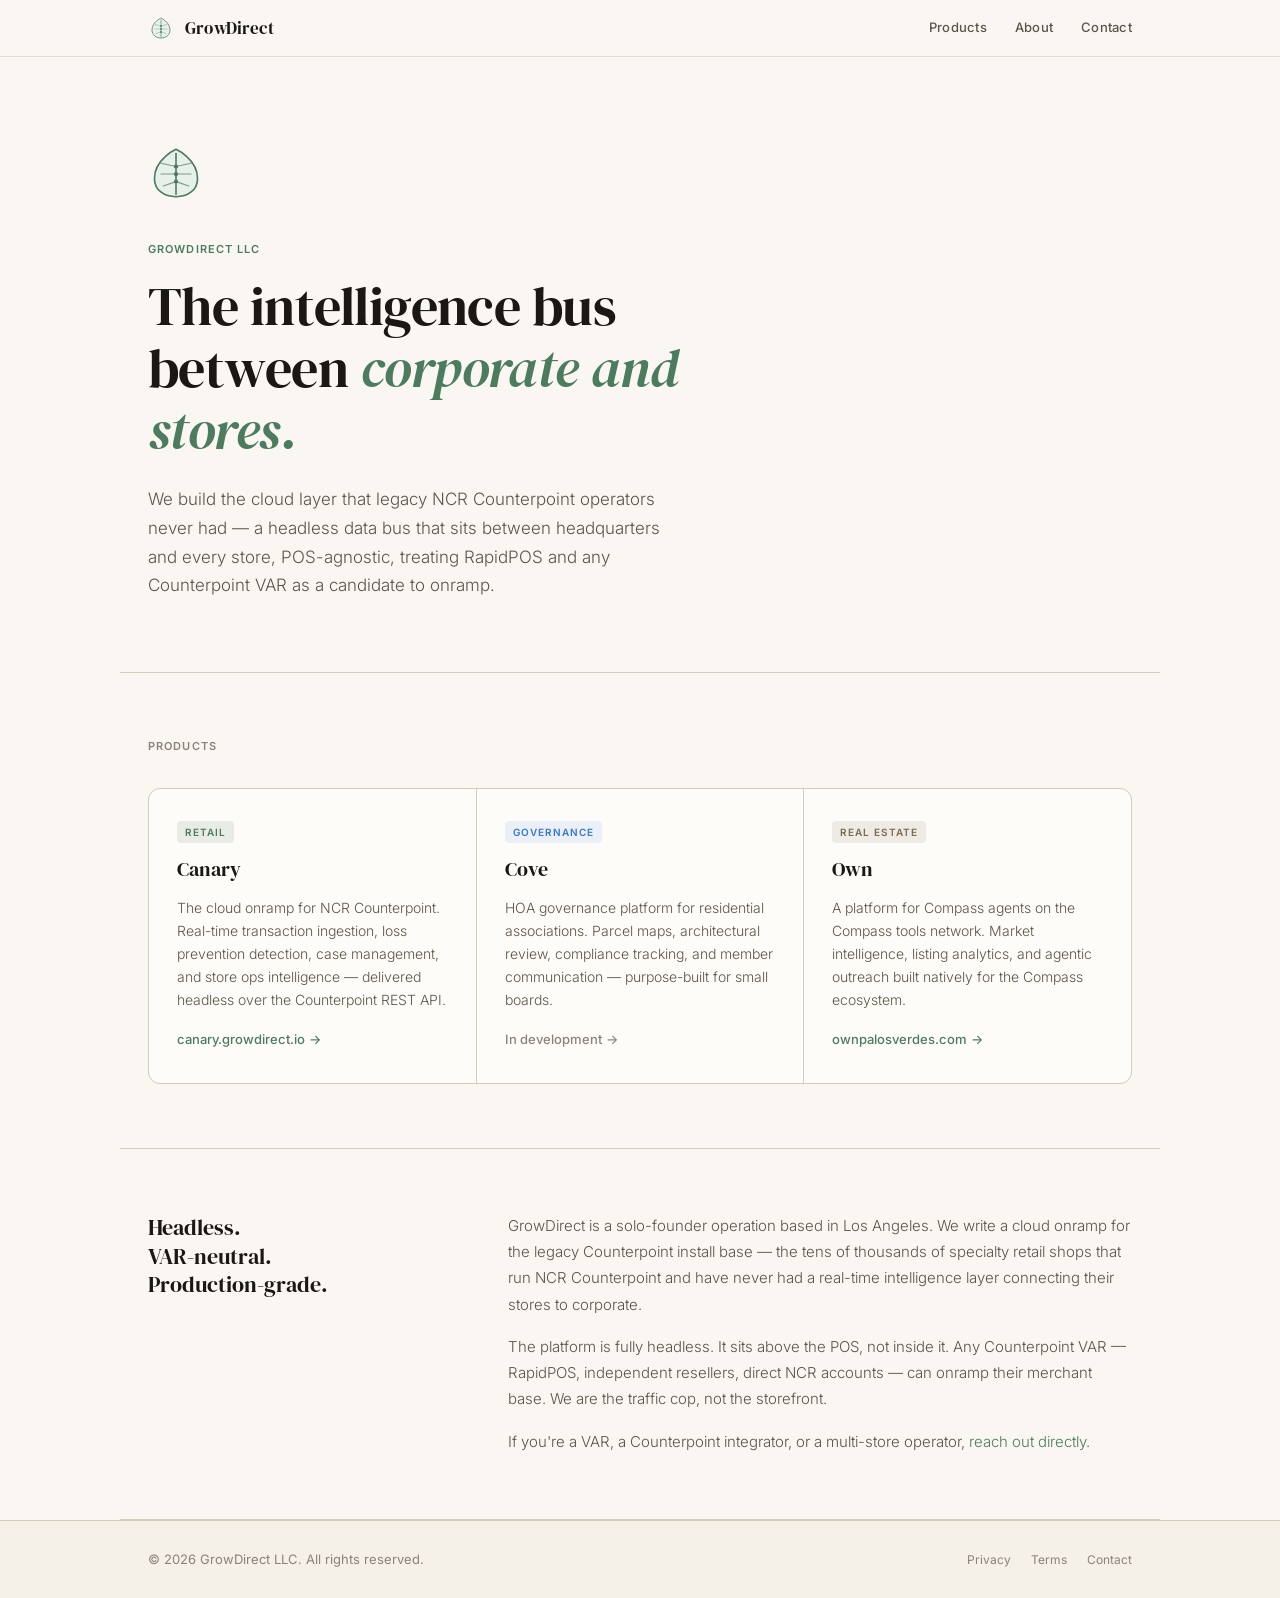
==== commit cdf6b70b: "redesign(growdirect.io): slim company page — linen palette, digital leaf, three product cards Replac" ====
--- a/index.html
+++ b/index.html
@@ -3,14 +3,14 @@
 <head>
 <meta charset="UTF-8">
 <meta name="viewport" content="width=device-width, initial-scale=1.0">
-<title>GrowDirect — Immutable Commerce Infrastructure</title>
-<meta property="og:title" content="GrowDirect — Immutable Commerce Infrastructure">
-<meta property="og:description" content="Full-stack platform development. Loss prevention, real estate intelligence, and membership governance.">
+<title>GrowDirect — Commerce Infrastructure</title>
+<meta name="description" content="GrowDirect builds retail intelligence, real estate, and governance platforms for operators who need more than off-the-shelf.">
+<meta property="og:title" content="GrowDirect — Commerce Infrastructure">
+<meta property="og:description" content="GrowDirect builds retail intelligence, real estate, and governance platforms for operators who need more than off-the-shelf.">
 <meta property="og:type" content="website">
 <meta property="og:url" content="https://growdirect.io/">
 <meta name="twitter:card" content="summary">
-<meta name="twitter:title" content="GrowDirect — Immutable Commerce Infrastructure">
-<meta name="twitter:description" content="Full-stack platform development. Loss prevention, real estate intelligence, and membership governance.">
+<link rel="icon" type="image/svg+xml" href="/favicon.svg">
 <!-- GA4 -->
 <script async src="https://www.googletagmanager.com/gtag/js?id=G-ELPTR2ZLP3"></script>
 <script>
@@ -19,1583 +19,381 @@
   gtag('js', new Date());
   gtag('config', 'G-ELPTR2ZLP3');
 </script>
-<link rel="icon" type="image/svg+xml" href="/favicon.svg">
 <link rel="preconnect" href="https://fonts.googleapis.com">
 <link rel="preconnect" href="https://fonts.gstatic.com" crossorigin>
-<link href="https://fonts.googleapis.com/css2?family=Bebas+Neue&family=DM+Serif+Display:ital@0;1&family=Space+Grotesk:wght@300;400;500;600;700&family=Inter:wght@300;400;500;600;700&family=Space+Mono:wght@400;700&display=swap" rel="stylesheet">
+<link href="https://fonts.googleapis.com/css2?family=DM+Serif+Display:ital@0;1&family=Inter:wght@300;400;500;600&display=swap" rel="stylesheet">
 <style>
 :root {
-  --ink: #060608;
-  --ink2: #0A0A0D;
-  --card: #0F0F12;
-  --card-hover: #131316;
-  --border: #1A1A1F;
-  --border-light: #252530;
-  --btc: #F7931A;
-  --gold: #FBBF24;
-  --gold-dim: #D97706;
-  --amber: #F59E0B;
-  --text: #E8E4DC;
-  --text2: #8A8580;
-  --text3: #555;
-  --text4: #3A3A3F;
-  --green: #059669;
-  --blue: #3B82F6;
-  --red: #EF4444;
+  --linen:      #F5F0E8;
+  --cotton:     #FAF7F2;
+  --warm-white: #FEFCF8;
+  --surface:    #EDE7DC;
+  --border:     #D4CBB8;
+  --border-dim: #E5DDD0;
+  --ink:        #1A1714;
+  --ink-2:      #3A342C;
+  --ink-3:      #5C5448;
+  --muted:      #8C8278;
+  --sage:       #4E7A5F;
+  --sage-dim:   #3D6049;
+  --sage-light: #E8F0EA;
+  --tan:        #7A6A52;
 }
 
 *, *::before, *::after { margin: 0; padding: 0; box-sizing: border-box; }
 html { scroll-behavior: smooth; }
 
 body {
-  background: var(--ink);
-  color: var(--text);
-  font-family: 'Inter', sans-serif;
-  font-weight: 300;
-  line-height: 1.7;
-  overflow-x: hidden;
-}
-
-/* Grain */
-body::after {
-  content: '';
-  position: fixed;
-  inset: 0;
-  pointer-events: none;
-  z-index: 9999;
-  opacity: 0.02;
-  background-image: url("data:image/svg+xml,%3Csvg viewBox='0 0 512 512' xmlns='http://www.w3.org/2000/svg'%3E%3Cfilter id='n'%3E%3CfeTurbulence type='fractalNoise' baseFrequency='0.8' numOctaves='4' stitchTiles='stitch'/%3E%3C/filter%3E%3Crect width='100%25' height='100%25' filter='url(%23n)' opacity='0.03'/%3E%3C/svg%3E");
-}
-
-a { color: inherit; text-decoration: none; }
+  background: var(--cotton);
+  color: var(--ink-2);
+  font-family: 'Inter', -apple-system, sans-serif;
+  font-weight: 400;
+  line-height: 1.65;
+  -webkit-font-smoothing: antialiased;
+}
+
+a { color: var(--sage); text-decoration: none; }
+a:hover { color: var(--sage-dim); }
 
 /* ─── NAV ─── */
-nav {
-  position: fixed;
-  top: 0; left: 0; right: 0;
+.nav {
+  position: sticky;
+  top: 0;
   z-index: 100;
-  background: rgba(6,6,8,0.94);
-  backdrop-filter: blur(16px);
-  -webkit-backdrop-filter: blur(16px);
-  border-bottom: 1px solid var(--border);
-  height: 64px;
+  background: rgba(250, 247, 242, 0.92);
+  backdrop-filter: blur(12px);
+  -webkit-backdrop-filter: blur(12px);
+  border-bottom: 1px solid var(--border-dim);
+}
+.nav-inner {
+  max-width: 1040px;
+  margin: 0 auto;
+  padding: 0 28px;
+  height: 56px;
   display: flex;
   align-items: center;
   justify-content: space-between;
-  padding: 0 clamp(24px, 5vw, 64px);
-}
-
-.nav-logo {
-  font-family: 'Bebas Neue', sans-serif;
-  font-size: 24px;
-  letter-spacing: 0.12em;
-  background: linear-gradient(135deg, var(--btc), var(--gold));
-  -webkit-background-clip: text;
-  -webkit-text-fill-color: transparent;
-  background-clip: text;
-}
-
+}
+.nav-brand {
+  display: flex;
+  align-items: center;
+  gap: 11px;
+}
+.nav-leaf { width: 26px; height: 26px; flex-shrink: 0; }
+.nav-name {
+  font-family: 'DM Serif Display', Georgia, serif;
+  font-size: 17px;
+  color: var(--ink);
+  letter-spacing: 0.01em;
+}
 .nav-links {
   display: flex;
-  gap: 36px;
-  list-style: none;
-}
-
+  align-items: center;
+  gap: 28px;
+}
 .nav-links a {
-  font-family: 'Space Mono', monospace;
-  font-size: 10px;
-  color: var(--text3);
-  letter-spacing: 0.15em;
-  text-transform: uppercase;
-  transition: color 0.25s;
-}
-
-.nav-links a:hover { color: var(--gold); }
-
-.nav-cta {
-  font-family: 'Space Mono', monospace;
-  font-size: 10px;
-  letter-spacing: 0.12em;
-  text-transform: uppercase;
-  color: #000;
-  background: linear-gradient(135deg, var(--btc), var(--gold));
-  padding: 8px 20px;
-  border-radius: 3px;
-  border: none;
-  cursor: pointer;
-  transition: opacity 0.2s;
-}
-
-.nav-cta:hover { opacity: 0.85; }
+  font-size: 13px;
+  font-weight: 500;
+  color: var(--ink-3);
+  letter-spacing: 0.02em;
+}
+.nav-links a:hover { color: var(--ink); }
 
 /* ─── HERO ─── */
 .hero {
-  min-height: 100vh;
-  display: flex;
-  align-items: center;
-  justify-content: center;
-  padding: 120px clamp(24px, 5vw, 64px) 80px;
-  position: relative;
-  overflow: hidden;
-}
-
-.hero-bg {
-  position: absolute;
-  inset: 0;
-  background:
-    radial-gradient(ellipse 50% 50% at 50% 55%, rgba(247,147,26,0.035) 0%, transparent 70%),
-    radial-gradient(ellipse 30% 40% at 75% 30%, rgba(251,191,36,0.02) 0%, transparent 60%);
-}
-
-.hero-grid {
-  position: absolute;
-  inset: 0;
-  background-image:
-    linear-gradient(rgba(255,255,255,0.012) 1px, transparent 1px),
-    linear-gradient(90deg, rgba(255,255,255,0.012) 1px, transparent 1px);
-  background-size: 64px 64px;
-}
-
-.hero-content {
-  position: relative;
-  text-align: center;
-  max-width: 900px;
-}
-
+  max-width: 1040px;
+  margin: 0 auto;
+  padding: 88px 28px 72px;
+  border-bottom: 1px solid var(--border);
+}
+.hero-mark {
+  margin-bottom: 32px;
+}
+.hero-leaf { width: 56px; height: 56px; }
 .hero-eyebrow {
-  font-family: 'Space Mono', monospace;
   font-size: 11px;
-  color: var(--btc);
-  letter-spacing: 0.35em;
+  font-weight: 600;
+  letter-spacing: 0.1em;
   text-transform: uppercase;
-  margin-bottom: 28px;
-  display: flex;
-  align-items: center;
-  justify-content: center;
-  gap: 16px;
-}
-
-.hero-eyebrow::before,
-.hero-eyebrow::after {
-  content: '';
-  width: 48px;
-  height: 1px;
-  background: linear-gradient(90deg, transparent, rgba(247,147,26,0.5));
-}
-
-.hero-eyebrow::after {
-  background: linear-gradient(90deg, rgba(247,147,26,0.5), transparent);
-}
-
+  color: var(--sage);
+  margin-bottom: 16px;
+}
 .hero h1 {
-  font-family: 'Bebas Neue', sans-serif;
-  font-size: clamp(64px, 11vw, 130px);
-  letter-spacing: 0.04em;
-  line-height: 0.88;
-  margin-bottom: 16px;
-  background: linear-gradient(165deg, #fff 20%, var(--btc) 90%);
-  -webkit-background-clip: text;
-  -webkit-text-fill-color: transparent;
-  background-clip: text;
-}
-
+  font-family: 'DM Serif Display', Georgia, serif;
+  font-size: clamp(34px, 5vw, 54px);
+  font-weight: 400;
+  color: var(--ink);
+  line-height: 1.15;
+  letter-spacing: -0.01em;
+  max-width: 640px;
+  margin-bottom: 24px;
+}
+.hero h1 em {
+  font-style: italic;
+  color: var(--sage);
+}
 .hero-sub {
-  font-family: 'DM Serif Display', serif;
-  font-style: italic;
-  font-size: clamp(18px, 2.5vw, 28px);
-  color: var(--gold);
-  margin-bottom: 36px;
-  opacity: 0.9;
-}
-
-.hero-body {
-  font-size: 16px;
-  color: var(--text2);
-  max-width: 600px;
-  margin: 0 auto 56px;
-  line-height: 1.85;
-}
-
-.hero-stats {
-  display: flex;
-  gap: 56px;
-  justify-content: center;
-  flex-wrap: wrap;
-}
-
-.hero-stat-num {
-  font-family: 'Bebas Neue', sans-serif;
-  font-size: 48px;
-  letter-spacing: 0.04em;
-  color: var(--btc);
-  line-height: 1;
-}
-
-.hero-stat-label {
-  font-family: 'Space Mono', monospace;
-  font-size: 9px;
-  color: var(--text3);
-  letter-spacing: 0.15em;
+  font-size: 17px;
+  color: var(--ink-3);
+  max-width: 520px;
+  line-height: 1.7;
+  font-weight: 300;
+}
+
+/* ─── PRODUCTS ─── */
+.products {
+  max-width: 1040px;
+  margin: 0 auto;
+  padding: 64px 28px;
+  border-bottom: 1px solid var(--border);
+}
+.section-label {
+  font-size: 11px;
+  font-weight: 600;
+  letter-spacing: 0.1em;
   text-transform: uppercase;
-  margin-top: 6px;
-}
-
-/* ─── SECTION SYSTEM ─── */
-.section {
-  padding: 120px clamp(24px, 5vw, 64px);
-  max-width: 1140px;
-  margin: 0 auto;
-}
-
-.section-label {
-  font-family: 'Space Mono', monospace;
-  font-size: 10px;
-  color: var(--btc);
-  letter-spacing: 0.3em;
-  text-transform: uppercase;
-  margin-bottom: 16px;
-  display: flex;
-  align-items: center;
-  gap: 14px;
-}
-
-.section-label::after {
-  content: '';
-  flex: 1;
-  height: 1px;
-  background: linear-gradient(90deg, var(--border), transparent);
-  max-width: 240px;
-}
-
-.section-title {
-  font-family: 'Bebas Neue', sans-serif;
-  font-size: clamp(40px, 5.5vw, 68px);
-  letter-spacing: 0.04em;
-  line-height: 1;
-  margin-bottom: 16px;
-  color: var(--text);
-}
-
-.section-intro {
-  font-family: 'DM Serif Display', serif;
-  font-style: italic;
-  font-size: 19px;
-  color: var(--gold);
-  margin-bottom: 56px;
-  max-width: 640px;
-  line-height: 1.55;
-}
-
-.divider {
-  width: 100%;
-  height: 1px;
-  background: linear-gradient(90deg, transparent, var(--border), transparent);
-}
-
-/* ─── THESIS SECTION ─── */
-.thesis-grid {
+  color: var(--muted);
+  margin-bottom: 32px;
+}
+.product-grid {
   display: grid;
-  grid-template-columns: 1fr 1fr;
-  gap: 32px;
-  margin-bottom: 64px;
-}
-
-.thesis-card {
-  background: var(--card);
-  border: 1px solid var(--border);
-  border-radius: 10px;
-  padding: 40px 36px;
-  position: relative;
-  overflow: hidden;
-  transition: border-color 0.3s;
-}
-
-.thesis-card:hover { border-color: rgba(247,147,26,0.25); }
-
-.thesis-card::before {
-  content: '';
-  position: absolute;
-  top: 0; left: 0;
-  width: 3px;
-  height: 100%;
-  background: linear-gradient(180deg, var(--btc), var(--gold-dim));
-  opacity: 0;
-  transition: opacity 0.3s;
-}
-
-.thesis-card:hover::before { opacity: 1; }
-
-.thesis-num {
-  font-family: 'Space Mono', monospace;
-  font-size: 9px;
-  color: var(--btc);
-  letter-spacing: 0.2em;
-  text-transform: uppercase;
-  margin-bottom: 16px;
-}
-
-.thesis-card h3 {
-  font-family: 'Space Grotesk', sans-serif;
-  font-size: 22px;
-  font-weight: 600;
-  color: var(--text);
-  margin-bottom: 12px;
-  line-height: 1.25;
-}
-
-.thesis-card p {
-  font-size: 14px;
-  color: var(--text2);
-  line-height: 1.8;
-}
-
-/* ─── PLATFORM SECTION ─── */
-.platform-grid {
-  display: grid;
-  grid-template-columns: repeat(2, 1fr);
+  grid-template-columns: repeat(auto-fit, minmax(280px, 1fr));
   gap: 1px;
   background: var(--border);
   border: 1px solid var(--border);
-  border-radius: 10px;
+  border-radius: 12px;
   overflow: hidden;
-  margin-bottom: 64px;
-}
-
-.platform-card {
-  background: var(--card);
-  padding: 44px 36px;
-  transition: background 0.3s;
-}
-
-.platform-card:hover { background: var(--card-hover); }
-
-.platform-badge {
-  display: inline-block;
-  font-family: 'Space Mono', monospace;
-  font-size: 9px;
-  letter-spacing: 0.12em;
-  text-transform: uppercase;
-  padding: 4px 12px;
-  border-radius: 3px;
-  border: 1px solid;
-  margin-bottom: 16px;
-}
-
-.platform-badge.live { color: var(--green); border-color: rgba(5,150,105,0.3); }
-.platform-badge.building { color: var(--gold); border-color: rgba(251,191,36,0.3); }
-.platform-badge.planned { color: var(--blue); border-color: rgba(59,130,246,0.3); }
-
-.platform-card h3 {
-  font-family: 'Space Grotesk', sans-serif;
-  font-size: 24px;
+}
+.product-card {
+  background: var(--warm-white);
+  padding: 32px 28px;
+  display: flex;
+  flex-direction: column;
+  gap: 10px;
+}
+.product-card:hover { background: var(--cotton); }
+.product-tag {
+  font-size: 10px;
   font-weight: 600;
-  color: var(--text);
-  margin-bottom: 6px;
-}
-
-.platform-codename {
-  font-family: 'Space Mono', monospace;
-  font-size: 10px;
-  color: var(--btc);
-  letter-spacing: 0.12em;
-  margin-bottom: 14px;
-}
-
-.platform-card p {
-  font-size: 14px;
-  color: var(--text2);
-  line-height: 1.8;
-}
-
-/* ─── PIPELINE ─── */
-.pipeline-wrap {
-  background: var(--card);
-  border: 1px solid var(--border);
-  border-radius: 10px;
-  padding: 48px 40px;
-  margin-bottom: 64px;
-}
-
-.pipeline-title {
-  font-family: 'Space Mono', monospace;
-  font-size: 10px;
-  color: var(--text3);
-  letter-spacing: 0.2em;
-  text-transform: uppercase;
-  margin-bottom: 36px;
-}
-
-.pipeline-nodes {
-  display: flex;
-  align-items: center;
-  justify-content: space-between;
-}
-
-.pipe-node {
-  flex: 1;
-  text-align: center;
-  position: relative;
-}
-
-.pipe-node::after {
-  content: '';
-  position: absolute;
-  right: 0;
-  top: 28px;
-  width: 100%;
-  height: 1px;
-  background: linear-gradient(90deg, transparent, rgba(247,147,26,0.2), transparent);
-  z-index: 0;
-}
-
-.pipe-node:last-child::after { display: none; }
-
-.pipe-icon {
-  width: 56px;
-  height: 56px;
-  border-radius: 50%;
-  background: var(--ink2);
-  border: 1px solid rgba(247,147,26,0.3);
-  display: flex;
-  align-items: center;
-  justify-content: center;
-  margin: 0 auto 12px;
-  font-size: 20px;
-  position: relative;
-  z-index: 1;
-  box-shadow: 0 0 24px rgba(247,147,26,0.08);
-}
-
-.pipe-label {
-  font-family: 'Space Grotesk', sans-serif;
-  font-size: 12px;
-  font-weight: 600;
-  color: var(--text);
-  margin-bottom: 4px;
-}
-
-.pipe-sub {
-  font-family: 'Space Mono', monospace;
-  font-size: 9px;
-  color: var(--text3);
-  letter-spacing: 0.08em;
-}
-
-/* ─── MARKET STATS ─── */
-.market-stats {
-  display: grid;
-  grid-template-columns: repeat(3, 1fr);
-  gap: 1px;
-  background: var(--border);
-  border-radius: 10px;
-  overflow: hidden;
-  border: 1px solid var(--border);
-  margin-bottom: 64px;
-}
-
-.market-stat {
-  background: var(--card);
-  padding: 44px 32px;
-  text-align: center;
-}
-
-.market-num {
-  font-family: 'Bebas Neue', sans-serif;
-  font-size: 56px;
-  letter-spacing: 0.04em;
-  background: linear-gradient(135deg, var(--btc), var(--gold));
-  -webkit-background-clip: text;
-  -webkit-text-fill-color: transparent;
-  background-clip: text;
-  line-height: 1;
-  margin-bottom: 8px;
-}
-
-.market-label {
-  font-family: 'Space Mono', monospace;
-  font-size: 9px;
-  color: var(--text3);
-  letter-spacing: 0.15em;
-  text-transform: uppercase;
-  margin-bottom: 10px;
-}
-
-.market-desc {
-  font-size: 13px;
-  color: var(--text2);
-  line-height: 1.6;
-}
-
-/* ─── MOAT ─── */
-.moat-grid {
-  display: grid;
-  grid-template-columns: repeat(2, 1fr);
-  gap: 24px;
-  margin-bottom: 64px;
-}
-
-.moat-card {
-  background: var(--card);
-  border: 1px solid var(--border);
-  border-radius: 10px;
-  padding: 36px;
-  transition: border-color 0.3s;
-}
-
-.moat-card:hover { border-color: rgba(247,147,26,0.25); }
-
-.moat-card h3 {
-  font-family: 'Space Grotesk', sans-serif;
-  font-size: 18px;
-  font-weight: 600;
-  color: var(--gold);
-  margin-bottom: 10px;
-}
-
-.moat-card p {
-  font-size: 14px;
-  color: var(--text2);
-  line-height: 1.8;
-}
-
-/* ─── BUILD STATUS ─── */
-.build-grid {
-  display: grid;
-  grid-template-columns: repeat(4, 1fr);
-  gap: 1px;
-  background: var(--border);
-  border: 1px solid var(--border);
-  border-radius: 10px;
-  overflow: hidden;
-  margin-bottom: 48px;
-}
-
-.build-stat {
-  background: var(--card);
-  padding: 32px;
-  text-align: center;
-}
-
-.build-num {
-  font-family: 'Bebas Neue', sans-serif;
-  font-size: 48px;
-  color: var(--btc);
-  line-height: 1;
-  margin-bottom: 6px;
-}
-
-.build-label {
-  font-family: 'Space Mono', monospace;
-  font-size: 9px;
-  color: var(--text3);
-  letter-spacing: 0.12em;
-  text-transform: uppercase;
-}
-
-.check-list {
-  list-style: none;
-  margin-bottom: 64px;
-}
-
-.check-item {
-  display: flex;
-  align-items: center;
-  gap: 14px;
-  padding: 16px 20px;
-  background: var(--card);
-  border: 1px solid var(--border);
-  border-radius: 8px;
-  margin-bottom: 8px;
-  font-size: 14px;
-  color: var(--text2);
-  transition: border-color 0.2s;
-}
-
-.check-item:hover { border-color: rgba(5,150,105,0.3); }
-
-.check-dot {
-  width: 8px;
-  height: 8px;
-  border-radius: 50%;
-  background: var(--green);
-  flex-shrink: 0;
-}
-
-/* ─── PROTECTION ─── */
-.protection-grid {
-  display: grid;
-  grid-template-columns: 1fr 1fr;
-  gap: 24px;
-  margin-bottom: 64px;
-}
-
-.prot-card {
-  background: var(--card);
-  border: 1px solid var(--border);
-  border-radius: 10px;
-  padding: 40px;
-  text-align: center;
-}
-
-.prot-num {
-  font-family: 'Bebas Neue', sans-serif;
-  font-size: 40px;
-  color: var(--gold);
-  letter-spacing: 0.04em;
-  margin-bottom: 6px;
-}
-
-.prot-label {
-  font-family: 'Space Mono', monospace;
-  font-size: 9px;
-  color: var(--text3);
-  letter-spacing: 0.15em;
-  text-transform: uppercase;
-  margin-bottom: 14px;
-}
-
-.prot-body {
-  font-size: 13px;
-  color: var(--text2);
-  line-height: 1.7;
-}
-
-/* ─── GATED SECTION ─── */
-.gate-banner {
-  background: var(--card);
-  border-top: 1px solid var(--border);
-  border-bottom: 1px solid var(--border);
-  padding: 80px clamp(24px, 5vw, 64px);
-}
-
-.gate-inner {
-  max-width: 1140px;
-  margin: 0 auto;
-  display: grid;
-  grid-template-columns: 1fr 400px;
-  gap: 80px;
-  align-items: center;
-}
-
-.gate-text h2 {
-  font-family: 'Bebas Neue', sans-serif;
-  font-size: clamp(36px, 4.5vw, 56px);
-  letter-spacing: 0.04em;
-  line-height: 1;
-  margin-bottom: 16px;
-  color: var(--text);
-}
-
-.gate-text p {
-  font-size: 15px;
-  color: var(--text2);
-  line-height: 1.8;
-  margin-bottom: 24px;
-}
-
-.gate-contents {
-  list-style: none;
-}
-
-.gate-contents li {
-  font-family: 'Space Mono', monospace;
-  font-size: 11px;
-  color: var(--text3);
-  letter-spacing: 0.08em;
-  padding: 10px 0;
-  border-bottom: 1px solid var(--border);
-  display: flex;
-  align-items: center;
-  gap: 12px;
-}
-
-.gate-contents li span { color: var(--btc); }
-
-.gate-form-wrap {
-  background: var(--ink);
-  border: 1px solid var(--border);
-  border-radius: 10px;
-  padding: 40px;
-  text-align: center;
-}
-
-.gate-form-label {
-  font-family: 'Space Mono', monospace;
-  font-size: 9px;
-  color: var(--text3);
-  letter-spacing: 0.2em;
-  text-transform: uppercase;
-  margin-bottom: 24px;
-}
-
-.gate-input {
-  width: 100%;
-  background: var(--card);
-  border: 1px solid var(--border);
-  border-radius: 4px;
-  padding: 14px 18px;
-  color: var(--text);
-  font-family: 'Space Mono', monospace;
-  font-size: 14px;
-  letter-spacing: 0.15em;
-  text-align: center;
-  outline: none;
-  transition: border-color 0.25s;
-  margin-bottom: 16px;
-}
-
-.gate-input:focus { border-color: var(--btc); }
-.gate-input::placeholder { color: var(--text4); }
-
-.gate-btn {
-  width: 100%;
-  background: linear-gradient(135deg, var(--btc), var(--gold));
-  border: none;
-  border-radius: 4px;
-  padding: 14px;
-  font-family: 'Bebas Neue', sans-serif;
-  font-size: 18px;
-  letter-spacing: 0.12em;
-  color: #000;
-  cursor: pointer;
-  transition: opacity 0.2s;
-  margin-bottom: 12px;
-}
-
-.gate-btn:hover { opacity: 0.85; }
-
-.gate-error {
-  font-family: 'Space Mono', monospace;
-  font-size: 10px;
-  color: var(--red);
-  letter-spacing: 0.1em;
-  display: none;
-}
-
-.gate-disclaimer {
-  font-size: 11px;
-  color: var(--text4);
-  margin-top: 16px;
-  line-height: 1.6;
-}
-
-/* ─── GATED CONTENT ─── */
-#gated-content {
-  display: none;
-  max-width: 1140px;
-  margin: 0 auto;
-  padding: 80px clamp(24px, 5vw, 64px);
-}
-
-.gated-header {
-  display: flex;
-  align-items: center;
-  justify-content: space-between;
-  margin-bottom: 48px;
-  padding-bottom: 24px;
-  border-bottom: 1px solid var(--border);
-}
-
-.gated-badge {
-  font-family: 'Space Mono', monospace;
-  font-size: 9px;
-  color: var(--btc);
-  letter-spacing: 0.15em;
-  border: 1px solid rgba(247,147,26,0.3);
-  padding: 6px 14px;
-  border-radius: 3px;
-}
-
-.doc-grid {
-  display: grid;
-  grid-template-columns: repeat(2, 1fr);
-  gap: 20px;
-  margin-bottom: 48px;
-}
-
-.doc-card {
-  background: var(--card);
-  border: 1px solid var(--border);
-  border-radius: 10px;
-  padding: 32px;
-  transition: border-color 0.3s, transform 0.2s;
-  cursor: pointer;
-}
-
-.doc-card:hover {
-  border-color: rgba(247,147,26,0.3);
-  transform: translateY(-2px);
-}
-
-.doc-type {
-  font-family: 'Space Mono', monospace;
-  font-size: 9px;
-  color: var(--btc);
-  letter-spacing: 0.15em;
-  text-transform: uppercase;
-  margin-bottom: 12px;
-}
-
-.doc-card h3 {
-  font-family: 'Space Grotesk', sans-serif;
-  font-size: 18px;
-  font-weight: 600;
-  color: var(--text);
-  margin-bottom: 8px;
-}
-
-.doc-card p {
-  font-size: 13px;
-  color: var(--text2);
-  line-height: 1.7;
-}
-
-.doc-card.full-width {
-  grid-column: 1 / -1;
-}
-
-/* ─── FOUNDER ─── */
-.founder-section {
-  background: var(--ink2);
-  border-top: 1px solid var(--border);
-  border-bottom: 1px solid var(--border);
-  padding: 100px clamp(24px, 5vw, 64px);
-}
-
-.founder-inner {
-  max-width: 800px;
-  margin: 0 auto;
-  text-align: center;
-}
-
-.founder-quote {
-  font-family: 'DM Serif Display', serif;
-  font-style: italic;
-  font-size: clamp(20px, 2.8vw, 32px);
-  color: var(--text);
-  line-height: 1.45;
-  margin-bottom: 24px;
-}
-
-.founder-attr {
-  font-family: 'Space Mono', monospace;
-  font-size: 10px;
-  color: var(--btc);
-  letter-spacing: 0.2em;
-  text-transform: uppercase;
-  margin-bottom: 8px;
-}
-
-.founder-title {
-  font-size: 13px;
-  color: var(--text3);
-}
-
-/* ─── CLOSING ─── */
-.closing {
-  text-align: center;
-  padding: 120px clamp(24px, 5vw, 64px) 80px;
-  position: relative;
-  overflow: hidden;
-}
-
-.closing-bg {
-  position: absolute;
-  inset: 0;
-  background: radial-gradient(ellipse 60% 70% at 50% 50%, rgba(247,147,26,0.03), transparent);
-}
-
-.closing-logo {
-  font-family: 'Bebas Neue', sans-serif;
-  font-size: 72px;
-  letter-spacing: 0.1em;
-  background: linear-gradient(135deg, var(--btc), var(--gold));
-  -webkit-background-clip: text;
-  -webkit-text-fill-color: transparent;
-  background-clip: text;
-  position: relative;
-  margin-bottom: 12px;
-}
-
-.closing-sub {
-  font-family: 'DM Serif Display', serif;
-  font-style: italic;
-  font-size: 18px;
-  color: var(--gold);
-  position: relative;
-  margin-bottom: 8px;
-}
-
-.closing-meta {
-  font-family: 'Space Mono', monospace;
-  font-size: 10px;
-  color: var(--text4);
-  letter-spacing: 0.15em;
-  position: relative;
-}
-
-/* ─── FOOTER ─── */
-footer {
-  border-top: 1px solid var(--border);
-  padding: 24px clamp(24px, 5vw, 64px);
-  display: flex;
-  justify-content: space-between;
-  align-items: center;
-}
-
-.footer-left {
-  font-family: 'Space Mono', monospace;
-  font-size: 9px;
-  color: var(--text4);
-  letter-spacing: 0.12em;
-}
-
-.footer-right {
-  display: flex;
-  gap: 24px;
-}
-
-.footer-right a {
-  font-family: 'Space Mono', monospace;
-  font-size: 9px;
-  color: var(--text3);
   letter-spacing: 0.1em;
   text-transform: uppercase;
-  transition: color 0.2s;
-}
-
-.footer-right a:hover { color: var(--btc); }
-
-/* ─── PORTFOLIO ─── */
-.portfolio-grid {
+  padding: 3px 8px;
+  border-radius: 4px;
+  display: inline-block;
+  width: fit-content;
+}
+.tag-canary { background: rgba(78,122,95,0.12); color: var(--sage); }
+.tag-cove   { background: rgba(59,130,246,0.10); color: #3B7ABF; }
+.tag-angel  { background: rgba(122,106,82,0.12); color: var(--tan); }
+.product-card h3 {
+  font-family: 'DM Serif Display', Georgia, serif;
+  font-size: 20px;
+  font-weight: 400;
+  color: var(--ink);
+}
+.product-card p {
+  font-size: 14px;
+  color: var(--ink-3);
+  line-height: 1.65;
+  font-weight: 300;
+}
+.product-link {
+  font-size: 13px;
+  font-weight: 500;
+  color: var(--sage);
+  margin-top: auto;
+  padding-top: 8px;
+  display: flex;
+  align-items: center;
+  gap: 4px;
+}
+.product-link::after { content: '→'; }
+
+/* ─── ABOUT STRIP ─── */
+.about {
+  max-width: 1040px;
+  margin: 0 auto;
+  padding: 64px 28px;
+  border-bottom: 1px solid var(--border);
   display: grid;
-  grid-template-columns: 1fr;
-  gap: 32px;
-  margin-top: 8px;
-}
-
-.portfolio-case {
-  background: var(--card);
-  border: 1px solid var(--border);
-  border-radius: 10px;
-  overflow: hidden;
-  transition: border-color 0.3s;
-}
-
-.portfolio-case:hover { border-color: var(--border-light); }
-
-.portfolio-case-header {
+  grid-template-columns: 1fr 2fr;
+  gap: 48px;
+  align-items: start;
+}
+@media (max-width: 640px) {
+  .about { grid-template-columns: 1fr; gap: 24px; }
+}
+.about-label {
+  font-family: 'DM Serif Display', Georgia, serif;
+  font-size: 22px;
+  color: var(--ink);
+  font-weight: 400;
+  line-height: 1.3;
+}
+.about-body p {
+  font-size: 15px;
+  color: var(--ink-3);
+  line-height: 1.75;
+  font-weight: 300;
+  margin-bottom: 16px;
+}
+.about-body p:last-child { margin-bottom: 0; }
+
+/* ─── FOOTER ─── */
+.footer {
+  background: var(--linen);
+  border-top: 1px solid var(--border);
+}
+.footer-inner {
+  max-width: 1040px;
+  margin: 0 auto;
+  padding: 28px 28px;
   display: flex;
   align-items: center;
   justify-content: space-between;
-  padding: 32px 36px 0;
-}
-
-.portfolio-case-title {
-  font-family: 'Space Grotesk', sans-serif;
-  font-size: 28px;
-  font-weight: 600;
-  color: var(--text);
-}
-
-.portfolio-case-body {
-  padding: 20px 36px 36px;
-  display: grid;
-  grid-template-columns: 1fr 1fr;
-  gap: 32px;
-}
-
-.portfolio-narrative {
-  font-size: 14px;
-  color: var(--text2);
-  line-height: 1.85;
-}
-
-.portfolio-narrative p { margin-bottom: 14px; }
-
-.portfolio-sidebar {
-  display: flex;
-  flex-direction: column;
+  flex-wrap: wrap;
+  gap: 12px;
+}
+.footer-copy {
+  font-size: 13px;
+  color: var(--muted);
+}
+.footer-links {
+  display: flex;
   gap: 20px;
 }
-
-.portfolio-meta-block h4 {
-  font-family: 'Space Mono', monospace;
-  font-size: 9px;
-  color: var(--text3);
-  letter-spacing: 0.15em;
-  text-transform: uppercase;
-  margin-bottom: 8px;
-}
-
-.portfolio-tags {
-  display: flex;
-  flex-wrap: wrap;
-  gap: 6px;
-}
-
-.portfolio-tag {
-  font-family: 'Space Mono', monospace;
-  font-size: 10px;
-  color: var(--text2);
-  background: var(--ink2);
-  border: 1px solid var(--border);
-  padding: 4px 10px;
-  border-radius: 3px;
-}
-
-.portfolio-stats {
-  display: grid;
-  grid-template-columns: repeat(2, 1fr);
-  gap: 1px;
-  background: var(--border);
-  border: 1px solid var(--border);
-  border-radius: 6px;
-  overflow: hidden;
-}
-
-.portfolio-stat {
-  background: var(--ink2);
-  padding: 14px 16px;
-  text-align: center;
-}
-
-.portfolio-stat-num {
-  font-family: 'Space Grotesk', sans-serif;
-  font-size: 22px;
-  font-weight: 700;
-  color: var(--gold);
-  line-height: 1;
-  margin-bottom: 4px;
-}
-
-.portfolio-stat-label {
-  font-family: 'Space Mono', monospace;
-  font-size: 8px;
-  color: var(--text3);
-  letter-spacing: 0.1em;
-  text-transform: uppercase;
-}
-
-.portfolio-link {
-  display: inline-block;
-  font-family: 'Space Mono', monospace;
-  font-size: 10px;
-  color: var(--btc);
-  letter-spacing: 0.1em;
-  text-transform: uppercase;
-  padding: 8px 0;
-  transition: color 0.2s;
-}
-
-.portfolio-link:hover { color: var(--gold); }
-.portfolio-link::after { content: '  →'; }
-
-/* ─── RESPONSIVE ─── */
-@media (max-width: 900px) {
-  .nav-links { display: none; }
-  .thesis-grid,
-  .platform-grid,
-  .moat-grid,
-  .protection-grid,
-  .doc-grid { grid-template-columns: 1fr; }
-  .portfolio-case-body { grid-template-columns: 1fr; }
-  .market-stats,
-  .build-grid { grid-template-columns: repeat(2, 1fr); }
-  .gate-inner { grid-template-columns: 1fr; gap: 40px; }
-  .pipeline-nodes { flex-wrap: wrap; gap: 20px; }
-  .pipe-node::after { display: none; }
-  footer { flex-direction: column; gap: 12px; text-align: center; }
-  .hero-stats { gap: 32px; }
-}
-
-@media (max-width: 520px) {
-  .market-stats,
-  .build-grid { grid-template-columns: 1fr; }
-  .hero-stats { flex-direction: column; gap: 20px; }
+.footer-links a {
+  font-size: 12px;
+  color: var(--muted);
+}
+.footer-links a:hover { color: var(--ink-3); }
+
+@media (max-width: 600px) {
+  .nav-links .hide-sm { display: none; }
 }
 </style>
 </head>
 <body>
 
-<!-- NAV — hidden until gate unlocked -->
-<nav id="site-nav" style="display:none;">
-  <div class="nav-logo">GROWDIRECT</div>
-  <ul class="nav-links">
-    <li><a href="#thesis">Thesis</a></li>
-    <li><a href="#platform">Platform</a></li>
-    <li><a href="#market">Market</a></li>
-    <li><a href="#portfolio">Portfolio</a></li>
-    <li><a href="canary/">Canary</a></li>
-  </ul>
+<!-- ─── NAV ─── -->
+<nav class="nav">
+  <div class="nav-inner">
+    <div class="nav-brand">
+      <!-- Digital leaf mark -->
+      <svg class="nav-leaf" viewBox="0 0 52 52" fill="none" xmlns="http://www.w3.org/2000/svg">
+        <path d="M26 6 C26 6 44 14 44 30 C44 40 36 46 26 46 C16 46 8 40 8 30 C8 14 26 6 26 6 Z" fill="#E8F0EA" stroke="#4E7A5F" stroke-width="1.5"/>
+        <line x1="26" y1="10" x2="26" y2="44" stroke="#4E7A5F" stroke-width="1.2" stroke-linecap="round"/>
+        <line x1="26" y1="22" x2="38" y2="19" stroke="#4E7A5F" stroke-width="0.9" stroke-linecap="round" opacity="0.7"/>
+        <line x1="26" y1="28" x2="38" y2="28" stroke="#4E7A5F" stroke-width="0.9" stroke-linecap="round" opacity="0.7"/>
+        <line x1="26" y1="34" x2="36" y2="37" stroke="#4E7A5F" stroke-width="0.9" stroke-linecap="round" opacity="0.7"/>
+        <line x1="26" y1="22" x2="14" y2="19" stroke="#4E7A5F" stroke-width="0.9" stroke-linecap="round" opacity="0.7"/>
+        <line x1="26" y1="28" x2="14" y2="28" stroke="#4E7A5F" stroke-width="0.9" stroke-linecap="round" opacity="0.7"/>
+        <line x1="26" y1="34" x2="16" y2="37" stroke="#4E7A5F" stroke-width="0.9" stroke-linecap="round" opacity="0.7"/>
+        <circle cx="26" cy="22" r="1.8" fill="#4E7A5F"/>
+        <circle cx="26" cy="28" r="1.8" fill="#4E7A5F"/>
+        <circle cx="26" cy="34" r="1.8" fill="#4E7A5F"/>
+      </svg>
+      <span class="nav-name">GrowDirect</span>
+    </div>
+    <nav class="nav-links">
+      <a href="#products" class="hide-sm">Products</a>
+      <a href="#about" class="hide-sm">About</a>
+      <a href="mailto:hello@growdirect.io">Contact</a>
+    </nav>
+  </div>
 </nav>
 
-<!-- GATE — shown on load -->
-<div class="gate-banner" id="gate-section" style="min-height:80vh;display:flex;align-items:center;justify-content:center;">
-  <div class="gate-inner" style="max-width:600px;text-align:center;">
-    <div class="gate-text">
-      <h2>GrowDirect Portal</h2>
-      <p>Platform thesis, architecture, protocol documentation, and confidential materials for qualified investors and strategic partners.</p>
-    </div>
-    <div class="gate-form-wrap" style="margin-top:32px;">
-      <div class="gate-form-label">Authorized Access Only</div>
-      <input type="password" class="gate-input" id="gate-pw" placeholder="ACCESS CODE" autocomplete="off"/>
-      <button class="gate-btn" onclick="unlockGate()">Enter</button>
-      <div class="gate-error" id="gate-err">Invalid access code</div>
-      <div class="gate-disclaimer">This material is confidential. Distribution requires written authorization from GrowDirect DAO LLC.</div>
-    </div>
-  </div>
-</div>
-
-<!-- ALL CONTENT — hidden until gate unlocked -->
-<div id="gated-content">
-
-<!-- HERO -->
-<div class="hero">
-  <div class="hero-bg"></div>
-  <div class="hero-grid"></div>
-  <div class="hero-content">
-    <div class="hero-eyebrow">Immutable Commerce Infrastructure</div>
-    <h1>GROWDIRECT</h1>
-    <div class="hero-sub">Every event that matters deserves a record no one can argue with.</div>
-    <div class="hero-body">
-      GrowDirect builds commerce infrastructure where every transaction, every alert, and every piece of evidence is captured in real time, sealed immutably, and — when it matters most — anchored to the Bitcoin time chain. We start where the pain is sharpest: loss prevention for the 4 million merchants Square serves.
-    </div>
-    <div class="hero-stats">
-      <div class="hero-stat">
-        <div class="hero-stat-num">$132B</div>
-        <div class="hero-stat-label">Annual Retail Shrink</div>
-      </div>
-      <div class="hero-stat">
-        <div class="hero-stat-num">4M+</div>
-        <div class="hero-stat-label">Square Merchants</div>
-      </div>
-      <div class="hero-stat">
-        <div class="hero-stat-num">0</div>
-        <div class="hero-stat-label">LP Apps on Marketplace</div>
-      </div>
-      <div class="hero-stat">
-        <div class="hero-stat-num">37</div>
-        <div class="hero-stat-label">Detection Rules Live</div>
-      </div>
-    </div>
-  </div>
-</div>
-
-<div class="divider"></div>
-
-<!-- THESIS -->
-<div class="section" id="thesis">
-  <div class="section-label">01 — The Thesis</div>
-  <div class="section-title">The Record Is Broken</div>
-  <div class="section-intro">Billions of commerce events happen every day. Almost none of them produce a record that is provably immutable, independently verifiable, or useful to the merchant who generated them.</div>
-
-  <div class="thesis-grid">
-    <div class="thesis-card">
-      <div class="thesis-num">The Gap</div>
-      <h3>Small Merchants Have No Tools</h3>
-      <p>Enterprise retailers spend $50K+ per year on loss prevention platforms, dedicated LP teams, and analytics infrastructure. The single-location merchant running a Square terminal has nothing — no fraud detection, no case management, no evidence chain. They absorb the loss or they don't find it at all.</p>
-    </div>
-    <div class="thesis-card">
-      <div class="thesis-num">The Record</div>
-      <h3>Mutable Data Isn't Evidence</h3>
-      <p>Every transaction record sitting in a traditional database can be altered, deleted, or disputed. When a merchant needs to fire an employee, file an insurance claim, or report theft to law enforcement, they need records that hold up. Today, those records don't exist for SMBs.</p>
-    </div>
-    <div class="thesis-card">
-      <div class="thesis-num">The Trust</div>
-      <h3>Intermediaries Own the Truth</h3>
-      <p>Banks, card networks, and POS platforms control the record. Merchants trust that what they see is what happened — but they can't prove it independently. When disputes arise, the merchant is always at a disadvantage because the institution holds the only copy of truth.</p>
-    </div>
-    <div class="thesis-card">
-      <div class="thesis-num">The Solution</div>
-      <h3>Capture. Seal. Inscribe.</h3>
-      <p>Real-time webhook capture with zero polling gaps. Write-once PostgreSQL evidence store with INSERT-only enforcement at the database level. Merkle root inscription on Bitcoin for permanent, independently verifiable proof. Three steps. One immutable record.</p>
-    </div>
-  </div>
-</div>
-
-<div class="divider"></div>
-
-<!-- PLATFORM -->
-<div class="section" id="platform">
-  <div class="section-label">02 — The Platform</div>
-  <div class="section-title">Four Modules. One Pipeline.</div>
-  <div class="section-intro">Each module addresses a distinct phase of the merchant's loss prevention workflow: detect, investigate, document, and prove.</div>
-
-  <div class="platform-grid">
-    <div class="platform-card">
-      <div class="platform-badge live">Live</div>
-      <h3>Detection Engine</h3>
-      <div class="platform-codename">CHIRP</div>
-      <p>37 detection rules across 10 categories and 3 execution tiers. Real-time pattern recognition on Square transaction data arriving via webhook. Card fingerprint velocity, after-hours activity, refund anomalies, discount abuse. Every alert is graded, attributed to an employee, and linked to the triggering transaction. HIGH and CRITICAL alerts trigger SMS within 30 seconds.</p>
-    </div>
-    <div class="platform-card">
-      <div class="platform-badge live">Live</div>
-      <h3>Case Management</h3>
-      <div class="platform-codename">FOX</div>
-      <p>Structured incident reporting built to evidentiary standards. Evidence locker with INSERT-only enforcement and SHA-256 hash chain — every record immutable once written, by any actor, including administrators. Case timeline, resolution tracking, and documented outcomes suitable for HR proceedings, civil litigation, and law enforcement referral.</p>
-    </div>
-    <div class="platform-card">
-      <div class="platform-badge building">Building</div>
-      <h3>Bitcoin & Lightning</h3>
-      <div class="platform-codename">GOOSE</div>
-      <p>Sat-denominated credit system powered by the Strike Lightning API. Every metered operation — transaction processing, detection alerts, case management, AI analysis — draws from a single credit balance. Treasury-funded onboarding gives every merchant free credits at signup. Self-service refills via any Lightning wallet. Gold list alerts are always free. L402 macaroon tokens handle authentication. The billing infrastructure that makes the product self-sustaining without subscription tiers.</p>
-    </div>
-    <div class="platform-card">
-      <div class="platform-badge building">Phase 2</div>
-      <h3>Analytics Oracle</h3>
-      <div class="platform-codename">OWL</div>
-      <p>Total Retail Loss dashboard aggregating shrink, fraud, and operational loss across all merchant locations. Industry benchmark comparisons. AI-powered anomaly analysis. The intelligence layer that turns raw detection data into actionable operational insight.</p>
-    </div>
-  </div>
-
-  <!-- Pipeline -->
-  <div class="pipeline-wrap">
-    <div class="pipeline-title">Triple Subscriber Pipeline — Event Processing Architecture</div>
-    <div class="pipeline-nodes">
-      <div class="pipe-node">
-        <div class="pipe-icon">&#x1F4E1;</div>
-        <div class="pipe-label">Source</div>
-        <div class="pipe-sub">Square webhook</div>
-      </div>
-      <div class="pipe-node">
-        <div class="pipe-icon">&#x1F510;</div>
-        <div class="pipe-label">Hash & Seal</div>
-        <div class="pipe-sub">T+0ms · write-once</div>
-      </div>
-      <div class="pipe-node">
-        <div class="pipe-icon">&#x1F50D;</div>
-        <div class="pipe-label">Parse & Route</div>
-        <div class="pipe-sub">T+15ms · queryable</div>
-      </div>
-      <div class="pipe-node">
-        <div class="pipe-icon">&#x1F4CA;</div>
-        <div class="pipe-label">Chirp Detection</div>
-        <div class="pipe-sub">37 rules · 3 tiers</div>
-      </div>
-      <div class="pipe-node">
-        <div class="pipe-icon">&#x20BF;</div>
-        <div class="pipe-label">Ordinal</div>
-        <div class="pipe-sub">Bitcoin · T+~10min</div>
-      </div>
-    </div>
-  </div>
-</div>
-
-<div class="divider"></div>
-
-<!-- MARKET -->
-<div class="section" id="market">
-  <div class="section-label">03 — The Market</div>
-  <div class="section-title">The Beachhead Is Loss Prevention</div>
-  <div class="section-intro">Canary is the first application on the GrowDirect protocol. Four million Square merchants. Zero competing loss prevention apps on the marketplace today.</div>
-
-  <div class="market-stats">
-    <div class="market-stat">
-      <div class="market-num">4M+</div>
-      <div class="market-label">Square Merchants</div>
-      <div class="market-desc">80–90% single-location SMBs. Restaurants, retail, beauty, services. The underserved majority.</div>
-    </div>
-    <div class="market-stat">
-      <div class="market-num">$132B</div>
-      <div class="market-label">Annual U.S. Shrinkage</div>
-      <div class="market-desc">Theft, fraud, and operational error. The problem is real, measurable, and universal across every vertical.</div>
-    </div>
-    <div class="market-stat">
-      <div class="market-num">$4.7B</div>
-      <div class="market-label">U.S. POS TAM 2026</div>
-      <div class="market-desc">Square GPV growing 12% YoY. Mid-market sellers growing 20%. First-mover advantage is intact.</div>
-    </div>
-  </div>
-
-  <div class="moat-grid">
-    <div class="moat-card">
-      <h3>Genesis Pool</h3>
-      <p>10 million pre-minted Ordinals from GrowDirect's founder-earned Bitcoin. Block positions cannot be replicated retroactively. First mover wins permanently. The canonical authority is established before any competitor can occupy the same block space.</p>
-    </div>
-    <div class="moat-card">
-      <h3>Time-Dependent Advantage</h3>
-      <p>Every day the protocol runs, the moat deepens. More events inscribed means more validation history means more canonical authority. A competitor starting tomorrow inherits zero history. Time is the asset no one can buy.</p>
-    </div>
-    <div class="moat-card">
-      <h3>Compliance-Grade Evidence</h3>
-      <p>Once a merchant, healthcare provider, or supply chain operator anchors to the canonical record, switching costs become structural. Court-admissible evidence chains can't be migrated. Infrastructure doesn't churn.</p>
-    </div>
-    <div class="moat-card">
-      <h3>Network Effects</h3>
-      <p>More events mean more inscriptions mean more validation revenue mean deeper data mean a more valuable canonical record. The protocol that wins makes its users more powerful than its competitors' users.</p>
-    </div>
-  </div>
-</div>
-
-<div class="divider"></div>
-
-<!-- PORTFOLIO -->
-<div class="section" id="portfolio">
-  <div class="section-label">04 — The Portfolio</div>
-  <div class="section-title">What We Build. Who We Build For.</div>
-  <div class="section-intro">GrowDirect is a solo-founder operation: 30+ years of enterprise retail technology distilled into focused SaaS products, built with AI-augmented development and shipped without committees. Each project solves a real problem for a real audience — no speculative builds.</div>
-
-  <div class="portfolio-grid">
-
-    <!-- CANARY -->
-    <div class="portfolio-case">
-      <div class="portfolio-case-header">
-        <div class="portfolio-case-title">Canary LP</div>
-        <div class="platform-badge live">Near Beta</div>
-      </div>
-      <div class="portfolio-case-body">
-        <div class="portfolio-narrative">
-          <p>Loss prevention analytics for Square merchants. Canary watches every transaction, refund, void, discount, and cash drawer event in real time — and alerts the merchant in plain English when something looks wrong.</p>
-          <p>The detection engine descends from enterprise LP systems the founder designed for Tesco and Walmart International. Three generations of the same canonical data architecture, now targeting the 4 million SMBs that Square serves — merchants who have never had access to tools like this.</p>
-          <p>37 detection rules across 10 fraud categories. Fox case management with evidence-grade documentation. INSERT-only evidence chain with SHA-256 hash linking and database-enforced immutability. The whole stack is running, tested, and filed for patent protection.</p>
-          <a href="canary/" class="portfolio-link">Explore Canary</a>
-        </div>
-        <div class="portfolio-sidebar">
-          <div class="portfolio-stats">
-            <div class="portfolio-stat"><div class="portfolio-stat-num">37</div><div class="portfolio-stat-label">Detection Rules</div></div>
-            <div class="portfolio-stat"><div class="portfolio-stat-num">60+</div><div class="portfolio-stat-label">DB Models</div></div>
-            <div class="portfolio-stat"><div class="portfolio-stat-num">4M</div><div class="portfolio-stat-label">Target Market</div></div>
-          </div>
-          <div class="portfolio-meta-block">
-            <h4>Stack</h4>
-            <div class="portfolio-tags">
-              <span class="portfolio-tag">Flask 3</span>
-              <span class="portfolio-tag">PostgreSQL 17</span>
-              <span class="portfolio-tag">SQLAlchemy 2</span>
-              <span class="portfolio-tag">Valkey</span>
-              <span class="portfolio-tag">Square OAuth</span>
-              <span class="portfolio-tag">Tailwind</span>
-              <span class="portfolio-tag">Alpine.js</span>
-            </div>
-          </div>
-          <div class="portfolio-meta-block">
-            <h4>Status</h4>
-            <div class="portfolio-tags">
-              <span class="portfolio-tag">Patent Filed 63/991,596</span>
-              <span class="portfolio-tag">Square Marketplace Target</span>
-            </div>
-          </div>
-        </div>
-      </div>
-    </div>
-
-    <!-- COVE -->
-    <div class="portfolio-case">
-      <div class="portfolio-case-header">
-        <div class="portfolio-case-title">Cove</div>
-        <div class="platform-badge building">Early Dev</div>
-      </div>
-      <div class="portfolio-case-body">
-        <div class="portfolio-narrative">
-          <p>HOA governance platform for the Westside Palos Verdes Beach Club Association — 81 lots overlooking Abalone Cove in Rancho Palos Verdes. Built because the founder lives there and the existing governance tools are a mess of email chains and paper ballots.</p>
-          <p>Interactive parcel map powered by Leaflet.js with LA County GIS boundary data for all 81 lots. Each parcel links to its owner record, assessment history, violation log, and architectural review status. The map is the interface — click a lot, see everything about it.</p>
-          <p>Governance features include ballot management, meeting minutes, document archive, assessment tracking, and a member portal with magic link authentication. The goal is a single place that replaces the filing cabinet, the treasurer's spreadsheet, and the board secretary's inbox.</p>
-        </div>
-        <div class="portfolio-sidebar">
-          <div class="portfolio-stats">
-            <div class="portfolio-stat"><div class="portfolio-stat-num">81</div><div class="portfolio-stat-label">Parcels Mapped</div></div>
-            <div class="portfolio-stat"><div class="portfolio-stat-num">1</div><div class="portfolio-stat-label">HOA Client</div></div>
-          </div>
-          <div class="portfolio-meta-block">
-            <h4>Stack</h4>
-            <div class="portfolio-tags">
-              <span class="portfolio-tag">Flask 3</span>
-              <span class="portfolio-tag">PostgreSQL 17</span>
-              <span class="portfolio-tag">Leaflet.js</span>
-              <span class="portfolio-tag">LA County GIS</span>
-              <span class="portfolio-tag">Tailwind</span>
-              <span class="portfolio-tag">Alpine.js</span>
-            </div>
-          </div>
-          <div class="portfolio-meta-block">
-            <h4>Maps Module</h4>
-            <div class="portfolio-tags">
-              <span class="portfolio-tag">Interactive Parcel Boundaries</span>
-              <span class="portfolio-tag">Owner Lookup</span>
-              <span class="portfolio-tag">Assessment History</span>
-              <span class="portfolio-tag">Violation Tracking</span>
-            </div>
-          </div>
-        </div>
-      </div>
-    </div>
-
-    <!-- ANGEL -->
-    <div class="portfolio-case">
-      <div class="portfolio-case-header">
-        <div class="portfolio-case-title">Angel</div>
-        <div class="platform-badge building">Active</div>
-      </div>
-      <div class="portfolio-case-body">
-        <div class="portfolio-narrative">
-          <p>Real estate intelligence and lead generation for Compass agents on the Palos Verdes Peninsula. Angel lives inside the Cove codebase — same database, same infrastructure — but serves a completely different audience: real estate professionals working the South Bay luxury market.</p>
-          <p>Angel watches property data, permit activity, ownership changes, and market signals across the peninsula. When a homeowner pulls a major remodel permit, lists a property, or triggers a life event that correlates with a sale, Angel surfaces that as a qualified lead with full context — not just an address, but the story behind it.</p>
-          <p>The insight engine combines public records, MLS data, and the founder's local knowledge of the RPV market into something an agent can act on immediately. Built for agents who want to work a specific geography deeply rather than spray-and-pray across the entire metro.</p>
-        </div>
-        <div class="portfolio-sidebar">
-          <div class="portfolio-meta-block">
-            <h4>Stack</h4>
-            <div class="portfolio-tags">
-              <span class="portfolio-tag">Cove Module</span>
-              <span class="portfolio-tag">pgvector</span>
-              <span class="portfolio-tag">Ollama Embeddings</span>
-              <span class="portfolio-tag">Public Records</span>
-              <span class="portfolio-tag">MLS Integration</span>
-            </div>
-          </div>
-          <div class="portfolio-meta-block">
-            <h4>Target</h4>
-            <div class="portfolio-tags">
-              <span class="portfolio-tag">Compass Agents</span>
-              <span class="portfolio-tag">PV Peninsula</span>
-              <span class="portfolio-tag">South Bay Luxury</span>
-            </div>
-          </div>
-        </div>
-      </div>
-    </div>
-
-    <!-- CONSULTING -->
-    <div class="portfolio-case">
-      <div class="portfolio-case-header">
-        <div class="portfolio-case-title">Consulting & Advisory</div>
-      </div>
-      <div class="portfolio-case-body">
-        <div class="portfolio-narrative">
-          <p>Ad hoc consulting rooted in three decades of building retail technology at enterprise scale. The founder designed and shipped LP data platforms for Tesco worldwide and Walmart International — systems that processed hundreds of billions of transaction rows across some of the largest retailers on earth. RTI, TDS, SMART System — each one a generation of the same canonical data architecture that now powers Canary.</p>
-          <p>Available for engagements in retail loss prevention strategy, POS data architecture, Square and Clover integration design, SaaS product architecture (Flask/Postgres/Docker stacks), and AI-augmented development workflows using Claude Code and similar tools. Particularly useful for teams that need enterprise-grade data architecture thinking applied to SMB product problems.</p>
-          <p>This is a solo founder who builds — not a consultancy that writes decks. Engagements produce running code, working schemas, and documented architecture. No bureaucracy. No account managers. Direct access to the person who built it.</p>
-        </div>
-        <div class="portfolio-sidebar">
-          <div class="portfolio-meta-block">
-            <h4>Expertise</h4>
-            <div class="portfolio-tags">
-              <span class="portfolio-tag">Loss Prevention</span>
-              <span class="portfolio-tag">POS Data Architecture</span>
-              <span class="portfolio-tag">Square / Clover</span>
-              <span class="portfolio-tag">SaaS Product Design</span>
-              <span class="portfolio-tag">AI-Augmented Dev</span>
-              <span class="portfolio-tag">Flask / Postgres</span>
-            </div>
-          </div>
-          <div class="portfolio-meta-block">
-            <h4>Background</h4>
-            <div class="portfolio-tags">
-              <span class="portfolio-tag">30+ Years Retail Tech</span>
-              <span class="portfolio-tag">Tesco Worldwide</span>
-              <span class="portfolio-tag">Walmart International</span>
-              <span class="portfolio-tag">RTI / TDS / SMART</span>
-              <span class="portfolio-tag">Wyoming DAO LLC</span>
-            </div>
-          </div>
-          <div class="portfolio-meta-block">
-            <h4>Contact</h4>
-            <div class="portfolio-tags">
-              <a href="mailto:lyle@growdirect.io" class="portfolio-tag" style="color:var(--btc);border-color:rgba(247,147,26,0.3)">lyle@growdirect.io</a>
-            </div>
-          </div>
-        </div>
-      </div>
-    </div>
-
-  </div>
-</div>
-
-<div class="divider"></div>
-
-<!-- FOUNDER -->
-<div class="founder-section">
-  <div class="founder-inner">
-    <div class="founder-quote">"We don't want to add to the stress. We want to ease it. Every merchant deserves the tools that enterprise retailers take for granted."</div>
-    <div class="founder-attr">Geoff Lyle</div>
-    <div class="founder-title">Founder & CEO, GrowDirect DAO LLC — 30+ years retail loss prevention</div>
-  </div>
-</div>
-
-<!-- INVESTOR MATERIALS -->
-<div class="section">
-  <div class="section-label">Investor Materials</div>
-  <div class="doc-grid">
-    <div class="doc-card full-width" onclick="window.open('investor/','_blank')">
-      <div class="doc-type">Thesis</div>
-      <h3>The Complete Thesis — GrowDirect Manifesto v1.2</h3>
-      <p>The full investment thesis: the broken record, the protocol, the closed-loop economy, the beachhead market, the vision for universal event notarization, and what's already built. 7 parts, 14 technical diagrams, 14 patent claims.</p>
-    </div>
-    <div class="doc-card" onclick="window.open('investor/eljeffe.html','_blank')">
-      <div class="doc-type">Protocol</div>
-      <h3>elJeffe — The Closed Loop</h3>
-      <p>Interactive orbital diagram of the elJeffe protocol. Treasury, Mint, Smart Contract, Royalty Revenue — the four nodes of the perpetual economy. Animated SVG visualization.</p>
-    </div>
-    <div class="doc-card" onclick="window.open('docs/canary-crdm-mapping.html','_blank')">
-      <div class="doc-type">Architecture</div>
-      <h3>CRDM — Canonical Retail Data Model</h3>
-      <p>99 tables across 3 PostgreSQL schemas. Third-generation normalized retail transaction schema covering transactions, detection, metrics, and Bitcoin settlement.</p>
-    </div>
-    <div class="doc-card" onclick="window.open('docs/canary-magazine-article.html','_blank')">
-      <div class="doc-type">Media</div>
-      <h3>"The Flock That Fights Fraud"</h3>
-      <p>Long-form magazine article on Canary's approach to democratizing loss prevention. The story of how enterprise LP expertise became accessible software.</p>
-    </div>
-    <div class="doc-card" onclick="window.open('docs/canary-api-reference.html','_blank')">
-      <div class="doc-type">API</div>
-      <h3>elJeffe API Reference</h3>
-      <p>OpenAPI specification for the notarization protocol. gLog queries, event validation, L402 payment gate. Architecture spec — roadmap, not live endpoints.</p>
-    </div>
-  </div>
-</div>
-
-</div><!-- /gated-content -->
-
-<!-- CLOSING -->
-<div class="closing">
-  <div class="closing-bg"></div>
-  <div class="closing-logo">GROWDIRECT</div>
-  <div class="closing-sub">Immutable commerce infrastructure for any business.</div>
-  <div class="closing-meta">GrowDirect DAO LLC · Wyoming · Patent Pending 63/991,596</div>
-</div>
-
-<!-- FOOTER -->
-<footer>
-  <div class="footer-left">&copy; 2026 GrowDirect DAO LLC · All Rights Reserved</div>
-  <div class="footer-right">
-    <a href="canary/">Canary</a>
-    <a href="#portfolio">Portfolio</a>
-    <a href="/contact.html">Contact</a>
+<!-- ─── HERO ─── -->
+<section class="hero">
+  <div class="hero-mark">
+    <svg class="hero-leaf" viewBox="0 0 52 52" fill="none" xmlns="http://www.w3.org/2000/svg">
+      <path d="M26 4 C26 4 46 13 46 31 C46 42 37 48 26 48 C15 48 6 42 6 31 C6 13 26 4 26 4 Z" fill="#E8F0EA" stroke="#4E7A5F" stroke-width="1.5"/>
+      <line x1="26" y1="8" x2="26" y2="46" stroke="#4E7A5F" stroke-width="1.5" stroke-linecap="round"/>
+      <line x1="26" y1="20" x2="40" y2="17" stroke="#4E7A5F" stroke-width="1" stroke-linecap="round" opacity="0.7"/>
+      <line x1="26" y1="27" x2="40" y2="27" stroke="#4E7A5F" stroke-width="1" stroke-linecap="round" opacity="0.7"/>
+      <line x1="26" y1="34" x2="38" y2="38" stroke="#4E7A5F" stroke-width="1" stroke-linecap="round" opacity="0.7"/>
+      <line x1="26" y1="20" x2="12" y2="17" stroke="#4E7A5F" stroke-width="1" stroke-linecap="round" opacity="0.7"/>
+      <line x1="26" y1="27" x2="12" y2="27" stroke="#4E7A5F" stroke-width="1" stroke-linecap="round" opacity="0.7"/>
+      <line x1="26" y1="34" x2="14" y2="38" stroke="#4E7A5F" stroke-width="1" stroke-linecap="round" opacity="0.7"/>
+      <circle cx="26" cy="20" r="2" fill="#4E7A5F"/>
+      <circle cx="26" cy="27" r="2" fill="#4E7A5F"/>
+      <circle cx="26" cy="34" r="2" fill="#4E7A5F"/>
+    </svg>
+  </div>
+  <div class="hero-eyebrow">GrowDirect LLC</div>
+  <h1>The intelligence bus between <em>corporate and stores.</em></h1>
+  <p class="hero-sub">
+    We build the cloud layer that legacy NCR Counterpoint operators
+    never had — a headless data bus that sits between headquarters and
+    every store, POS-agnostic, treating RapidPOS and any Counterpoint
+    VAR as a candidate to onramp.
+  </p>
+</section>
+
+<!-- ─── PRODUCTS ─── -->
+<section class="products" id="products">
+  <div class="section-label">Products</div>
+  <div class="product-grid">
+    <div class="product-card">
+      <span class="product-tag tag-canary">Retail</span>
+      <h3>Canary</h3>
+      <p>The cloud onramp for NCR Counterpoint. Real-time transaction ingestion,
+         loss prevention detection, case management, and store ops intelligence —
+         delivered headless over the Counterpoint REST API.</p>
+      <a href="https://canary.growdirect.io" class="product-link">canary.growdirect.io</a>
+    </div>
+    <div class="product-card">
+      <span class="product-tag tag-cove">Governance</span>
+      <h3>Cove</h3>
+      <p>HOA governance platform for residential associations.
+         Parcel maps, architectural review, compliance tracking,
+         and member communication — purpose-built for small boards.</p>
+      <span class="product-link" style="color: var(--muted); cursor: default;">In development</span>
+    </div>
+    <div class="product-card">
+      <span class="product-tag tag-angel">Real Estate</span>
+      <h3>Own</h3>
+      <p>A platform for Compass agents on the Compass tools network.
+         Market intelligence, listing analytics, and agentic outreach
+         built natively for the Compass ecosystem.</p>
+      <a href="https://ownpalosverdes.com" class="product-link">ownpalosverdes.com</a>
+    </div>
+  </div>
+</section>
+
+<!-- ─── ABOUT ─── -->
+<section class="about" id="about">
+  <div class="about-label">Headless.<br>VAR-neutral.<br>Production-grade.</div>
+  <div class="about-body">
+    <p>
+      GrowDirect is a solo-founder operation based in Los Angeles. We write a cloud
+      onramp for the legacy Counterpoint install base — the tens of thousands of
+      specialty retail shops that run NCR Counterpoint and have never had a real-time
+      intelligence layer connecting their stores to corporate.
+    </p>
+    <p>
+      The platform is fully headless. It sits above the POS, not inside it. Any
+      Counterpoint VAR — RapidPOS, independent resellers, direct NCR accounts — can
+      onramp their merchant base. We are the traffic cop, not the storefront.
+    </p>
+    <p>
+      If you're a VAR, a Counterpoint integrator, or a multi-store operator,
+      <a href="mailto:hello@growdirect.io">reach out directly</a>.
+    </p>
+  </div>
+</section>
+
+<!-- ─── FOOTER ─── -->
+<footer class="footer">
+  <div class="footer-inner">
+    <span class="footer-copy">© 2026 GrowDirect LLC. All rights reserved.</span>
+    <div class="footer-links">
+      <a href="/legal/privacy-policy.html">Privacy</a>
+      <a href="/legal/terms-of-use.html">Terms</a>
+      <a href="mailto:hello@growdirect.io">Contact</a>
+    </div>
   </div>
 </footer>
-
-<script>
-const GATE_CODE = 'eljeffe2026';
-
-function unlockGate() {
-  const val = document.getElementById('gate-pw').value.trim().toLowerCase();
-  if (val === GATE_CODE) {
-    document.getElementById('gated-content').style.display = 'block';
-    document.getElementById('site-nav').style.display = '';
-    document.getElementById('gate-section').style.display = 'none';
-    window.scrollTo({ top: 0, behavior: 'smooth' });
-  } else {
-    document.getElementById('gate-err').style.display = 'block';
-    document.getElementById('gate-pw').value = '';
-    document.getElementById('gate-pw').focus();
-  }
-}
-
-document.getElementById('gate-pw').addEventListener('keydown', function(e) {
-  if (e.key === 'Enter') unlockGate();
-});
-
-// Smooth scroll for anchor links
-document.querySelectorAll('a[href^="#"]').forEach(a => {
-  a.addEventListener('click', e => {
-    e.preventDefault();
-    const t = document.querySelector(a.getAttribute('href'));
-    if (t) t.scrollIntoView({ behavior: 'smooth', block: 'start' });
-  });
-});
-</script>
-<script src="/js/main.js"></script>
 
 </body>
 </html>
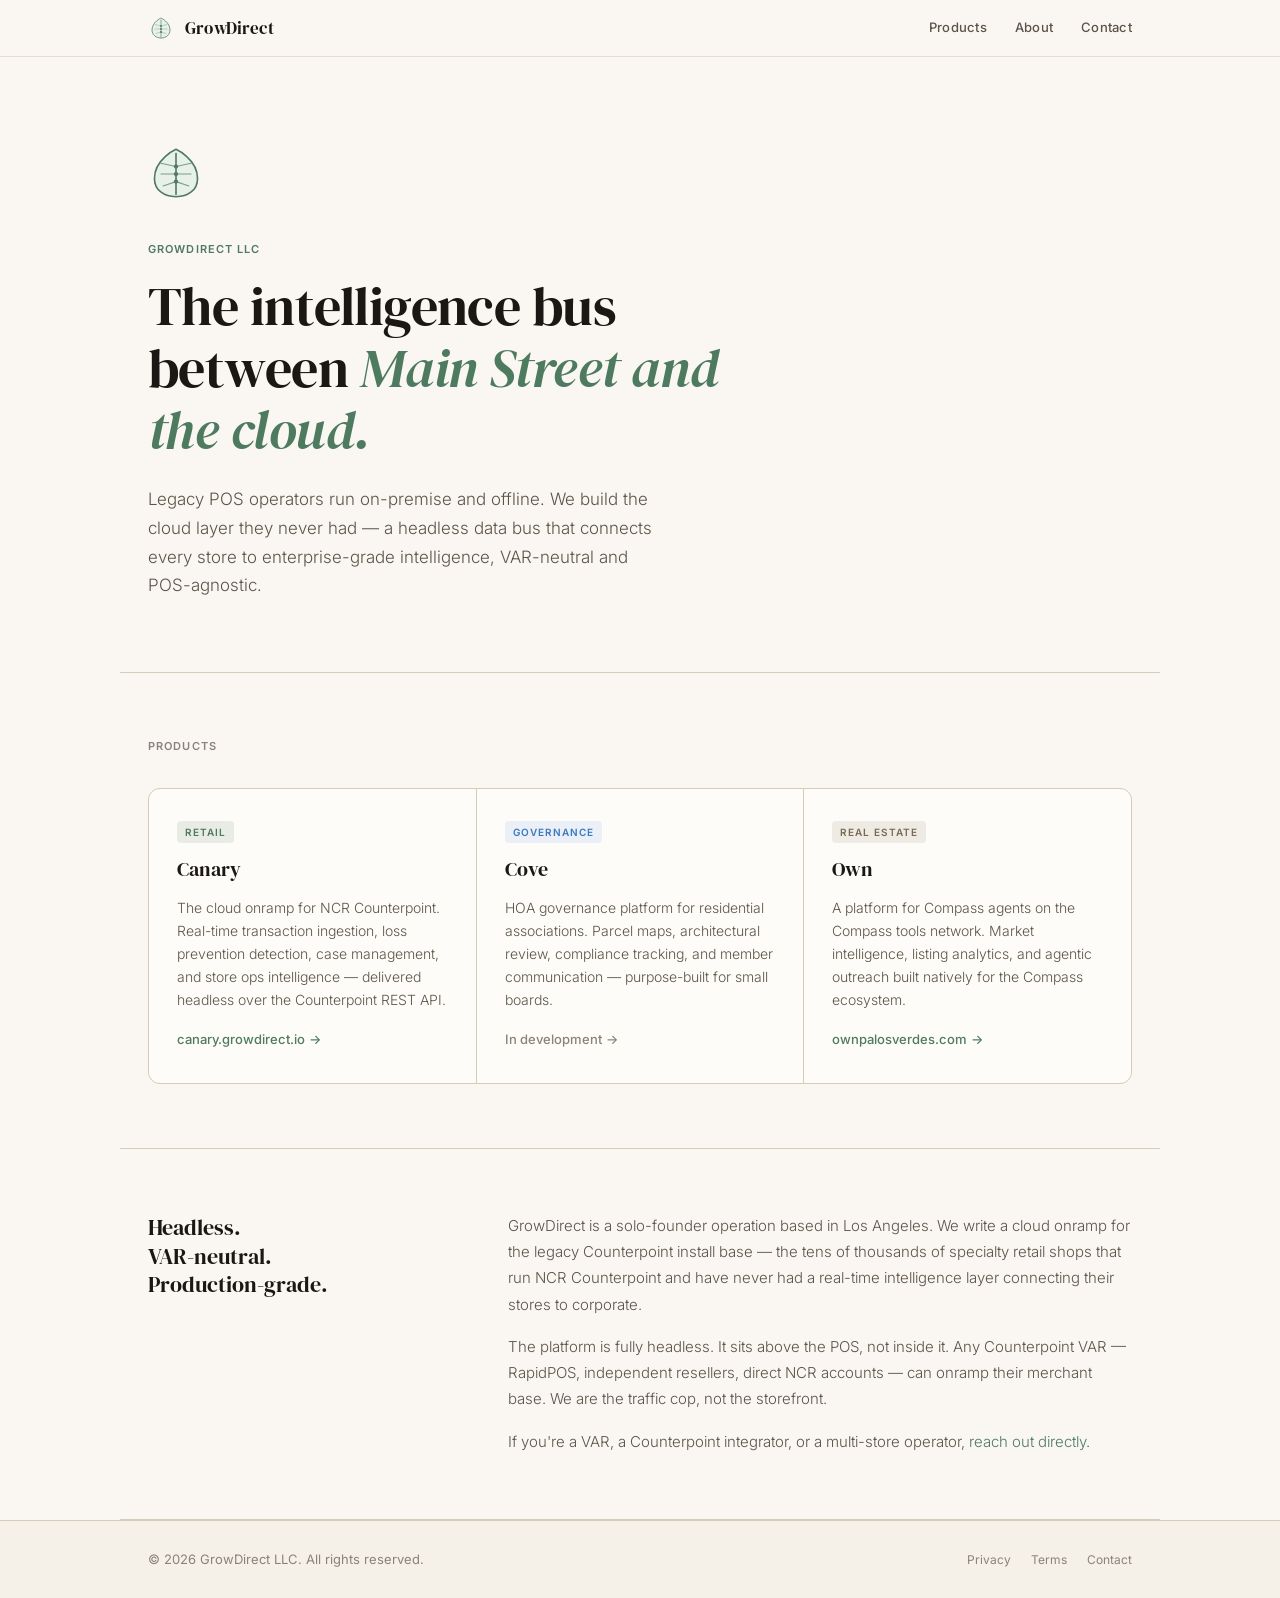
==== commit 4e1fcc1d: "copy(hero): Main Street and the cloud reframe Co-Authored-By: Claude Sonnet 4.6 <noreply@anthropic.c" ====
--- a/index.html
+++ b/index.html
@@ -321,12 +321,12 @@
     </svg>
   </div>
   <div class="hero-eyebrow">GrowDirect LLC</div>
-  <h1>The intelligence bus between <em>corporate and stores.</em></h1>
+  <h1>The intelligence bus between <em>Main Street and the cloud.</em></h1>
   <p class="hero-sub">
-    We build the cloud layer that legacy NCR Counterpoint operators
-    never had — a headless data bus that sits between headquarters and
-    every store, POS-agnostic, treating RapidPOS and any Counterpoint
-    VAR as a candidate to onramp.
+    Legacy POS operators run on-premise and offline. We build the
+    cloud layer they never had — a headless data bus that connects
+    every store to enterprise-grade intelligence, VAR-neutral and
+    POS-agnostic.
   </p>
 </section>
 
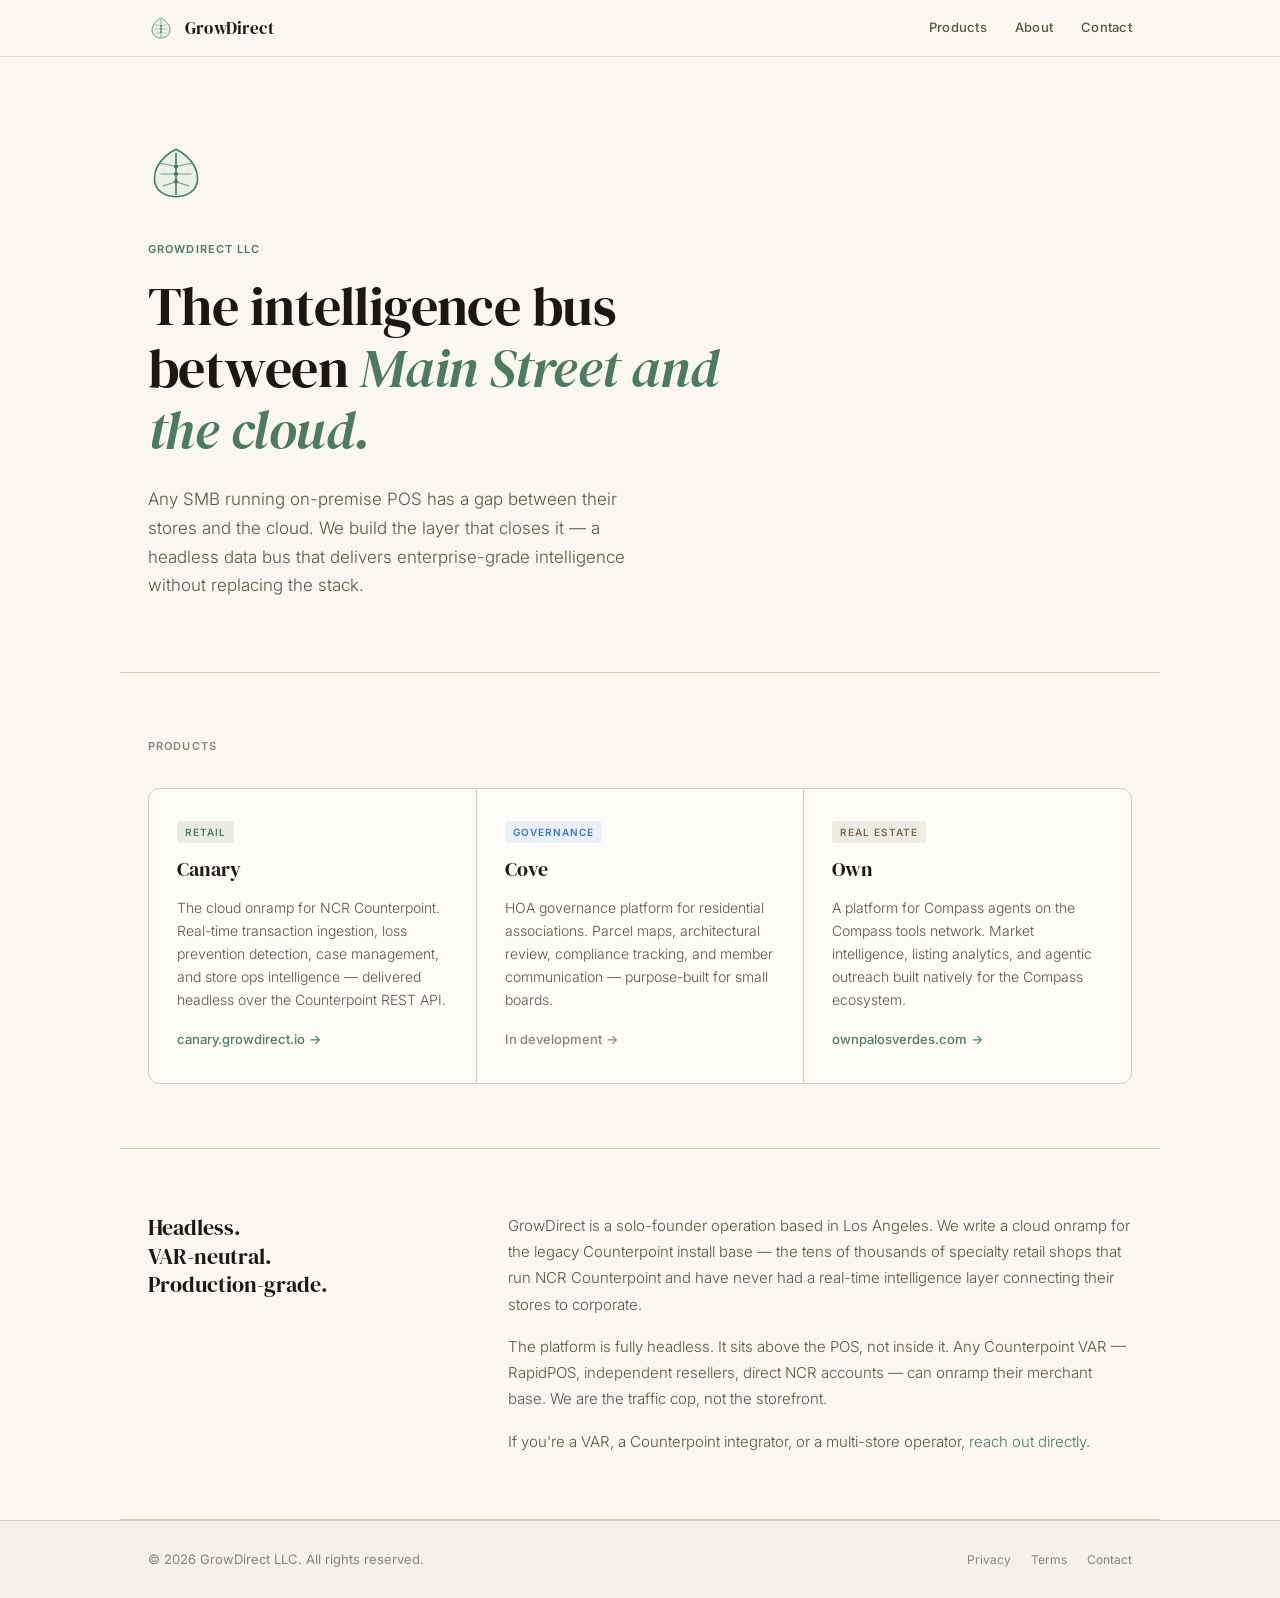
==== commit 9c8c0c87: "copy(hero): broaden to any SMB + on-premise POS, drop NCR specificity Co-Authored-By: Claude Sonnet " ====
--- a/index.html
+++ b/index.html
@@ -323,10 +323,10 @@
   <div class="hero-eyebrow">GrowDirect LLC</div>
   <h1>The intelligence bus between <em>Main Street and the cloud.</em></h1>
   <p class="hero-sub">
-    Legacy POS operators run on-premise and offline. We build the
-    cloud layer they never had — a headless data bus that connects
-    every store to enterprise-grade intelligence, VAR-neutral and
-    POS-agnostic.
+    Any SMB running on-premise POS has a gap between their stores
+    and the cloud. We build the layer that closes it — a headless
+    data bus that delivers enterprise-grade intelligence without
+    replacing the stack.
   </p>
 </section>
 
